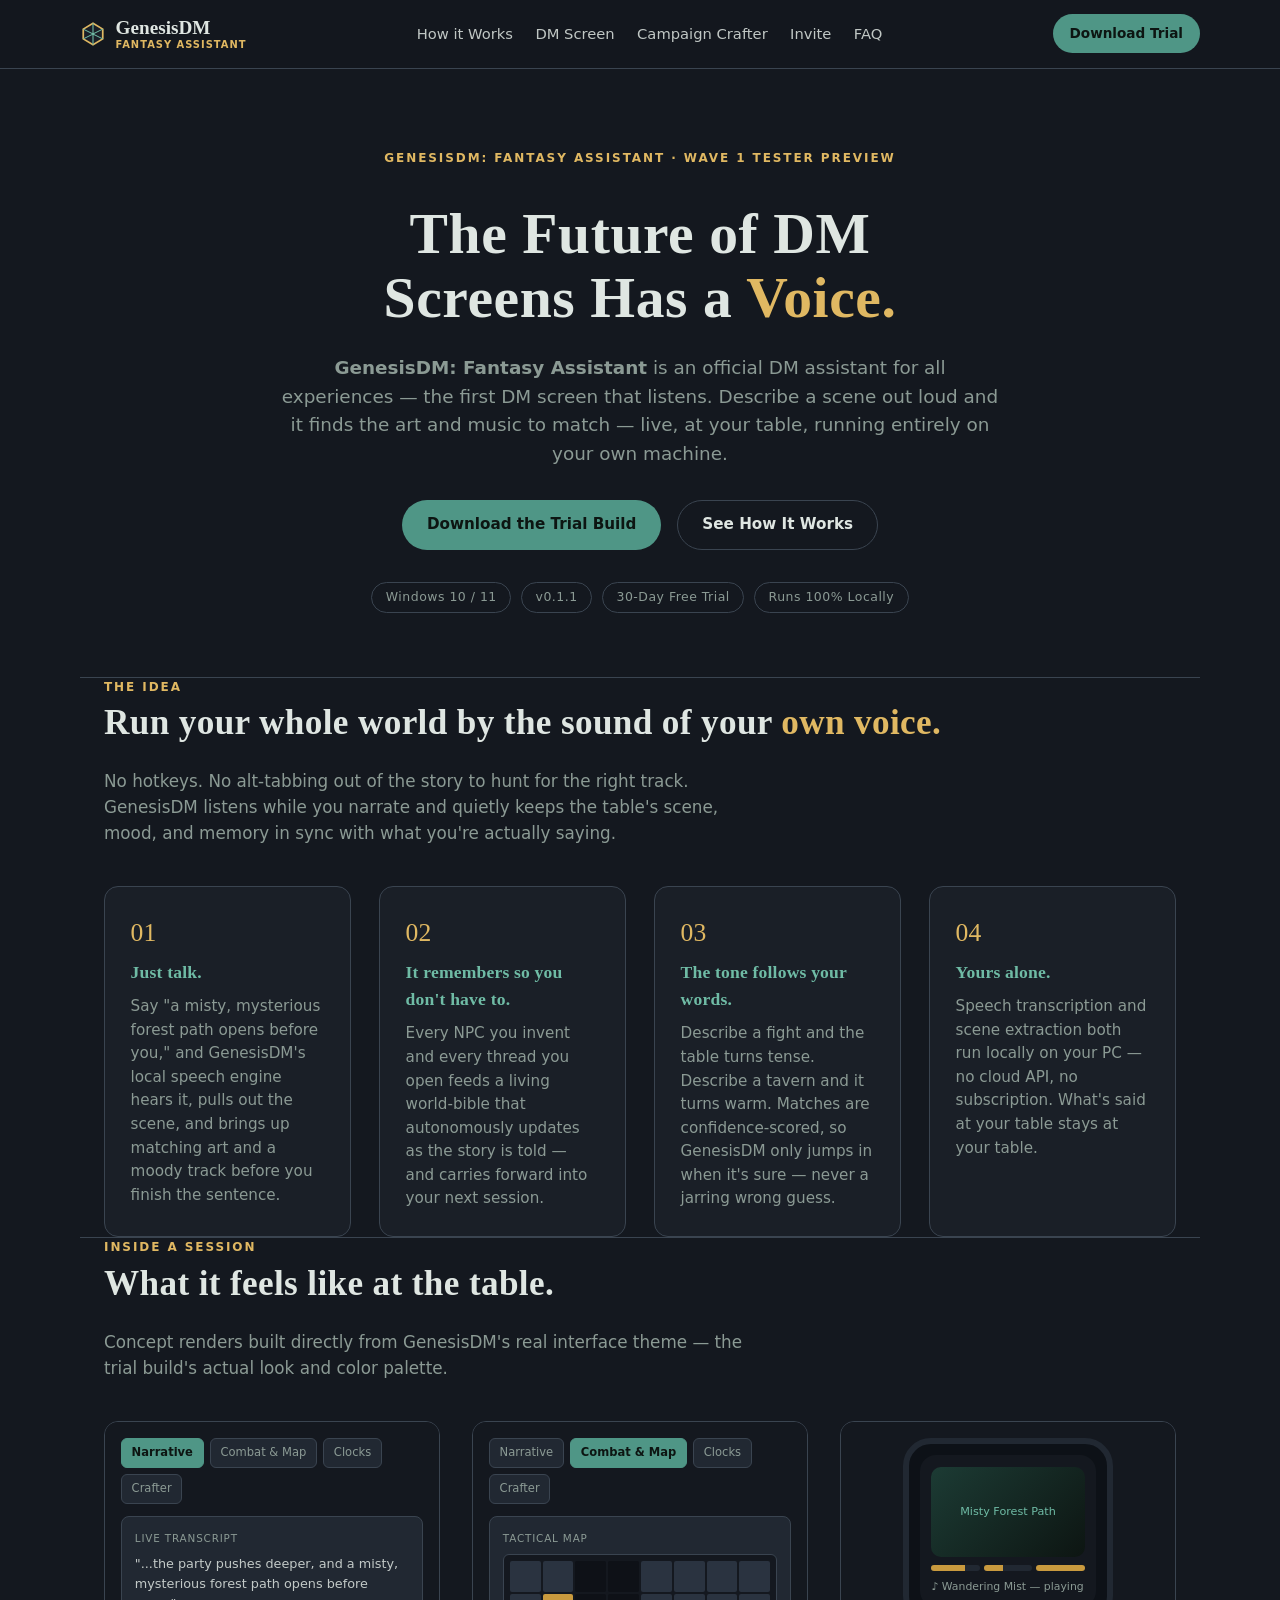
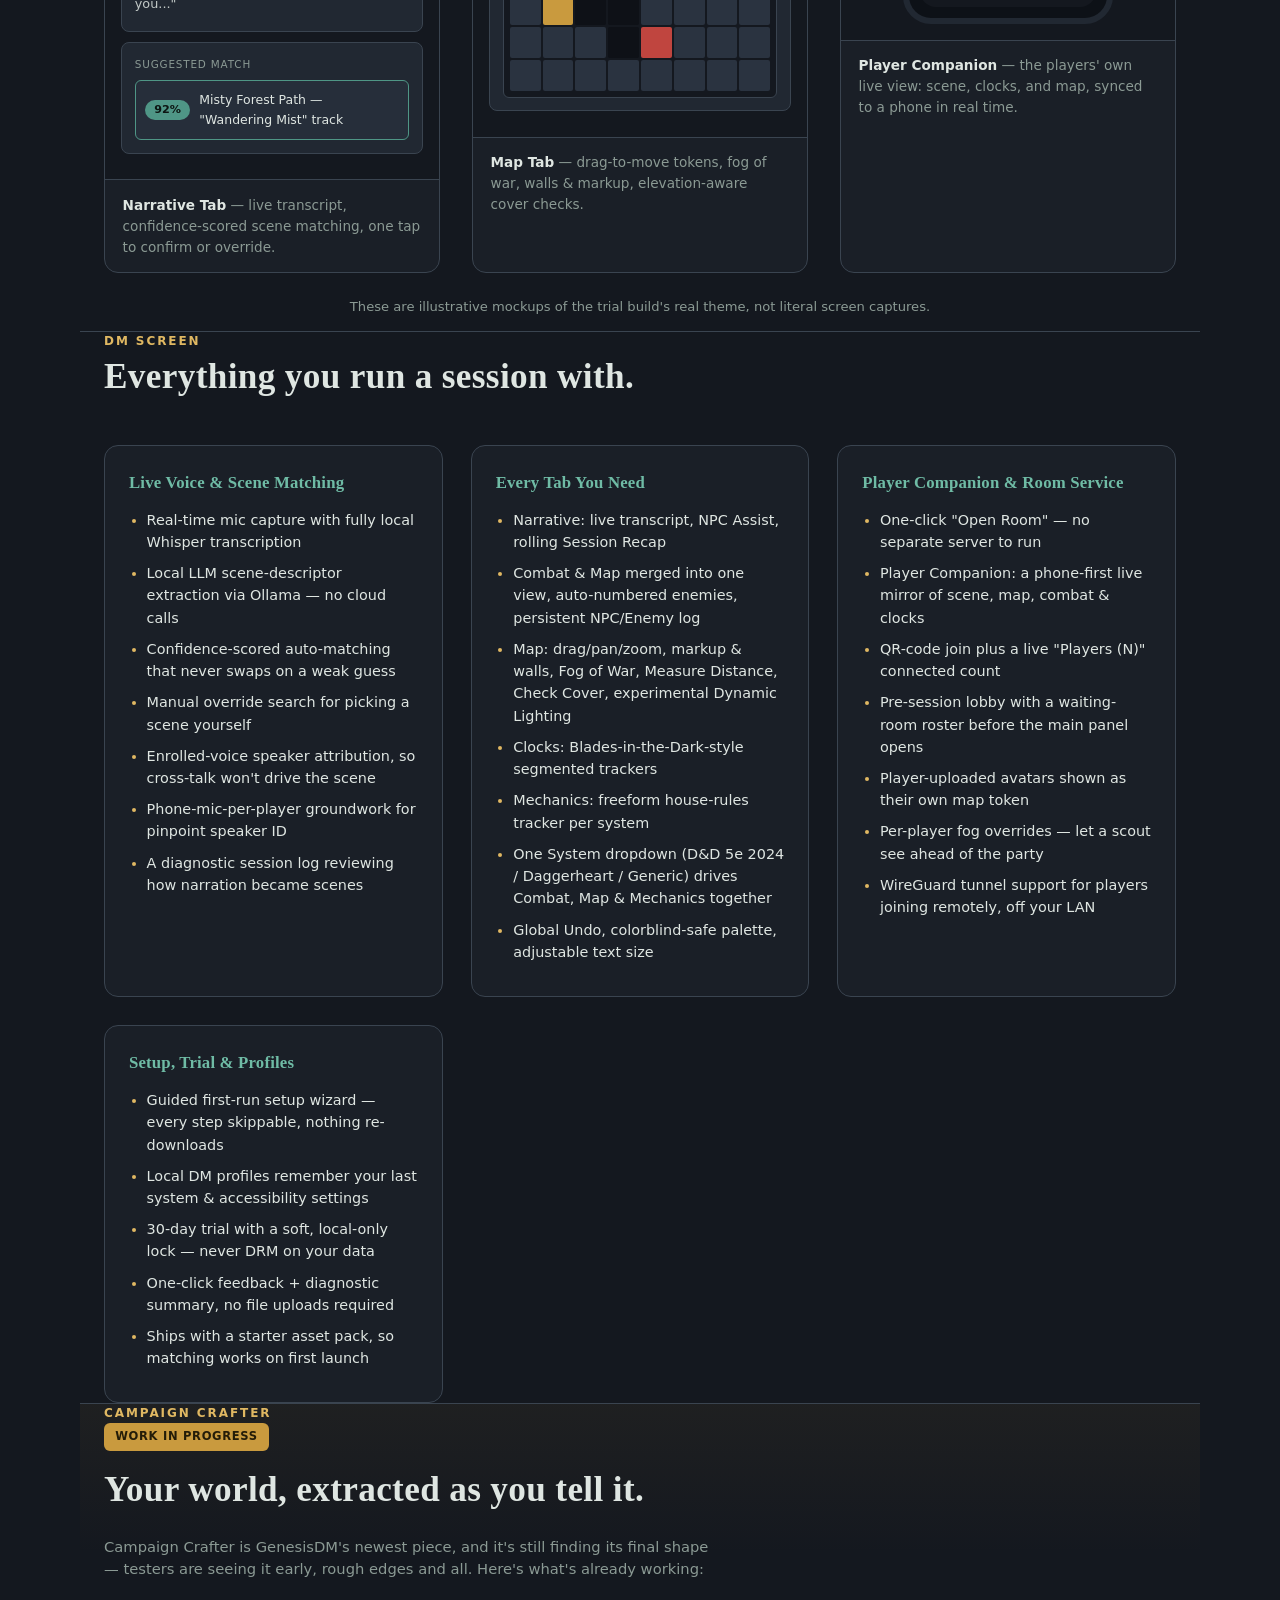
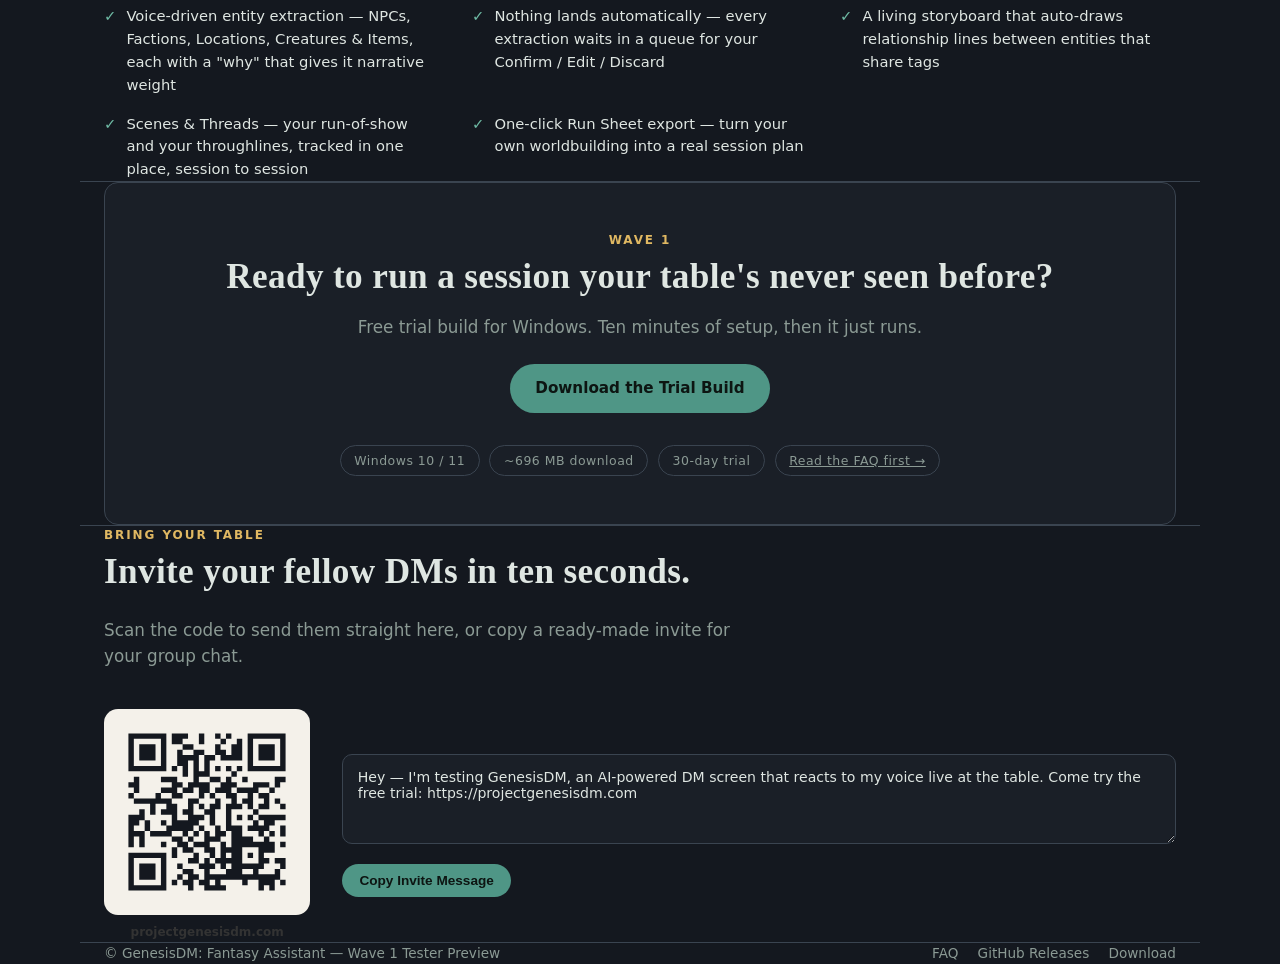
==== index.html @ 1281eb1c "Initial publish of the GenesisDM: Fantasy Assistant marketing site Contains only the public-facing s" ====
<!DOCTYPE html>
<html lang="en">
<head>
<meta charset="UTF-8">
<meta name="viewport" content="width=device-width, initial-scale=1.0">
<title>GenesisDM: Fantasy Assistant — The Future of DM Screens</title>
<meta name="description" content="GenesisDM: Fantasy Assistant is an official DM assistant for all experiences. It listens as you narrate and brings up matching scenes and music live, entirely on your own machine.">
<style>
  :root {
    --ink-950: #14181f;
    --ink-900: #1a1f27;
    --ink-800: #212832;
    --ink-750: #262e3a;
    --line: #3a4450;
    --text: #dfe6e2;
    --muted: #8b9a94;
    --verdigris: #4f9686;
    --verdigris-strong: #6fbba5;
    --brass: #c99a3e;
    --brass-strong: #e0b862;
    --danger: #c0453f;
    --radius: 14px;
  }
  * { box-sizing: border-box; }
  html { scroll-behavior: smooth; }
  body {
    margin: 0;
    background: var(--ink-950);
    color: var(--text);
    font-family: "Segoe UI", "Segoe UI Variable", system-ui, -apple-system, sans-serif;
    line-height: 1.55;
  }
  img, svg { max-width: 100%; }
  a { color: var(--verdigris-strong); }
  .wrap { max-width: 1120px; margin: 0 auto; padding: 0 1.5rem; }
  h1, h2, h3 { font-family: Georgia, "Times New Roman", serif; letter-spacing: 0.01em; margin: 0 0 0.5em; }
  h2 { font-size: clamp(1.6rem, 3vw, 2.2rem); color: var(--text); }
  h2 .accent { color: var(--brass-strong); }
  .eyebrow {
    text-transform: uppercase;
    letter-spacing: 0.16em;
    font-size: 0.75rem;
    color: var(--brass-strong);
    font-weight: 600;
  }
  .lede { color: var(--muted); font-size: 1.05rem; max-width: 62ch; }
  section { padding: 4.5rem 0; border-top: 1px solid var(--line); }
  section:first-of-type { border-top: none; }

  /* Header */
  header.site {
    position: sticky; top: 0; z-index: 20;
    background: rgba(20, 24, 31, 0.92);
    backdrop-filter: blur(6px);
    border-bottom: 1px solid var(--line);
  }
  .nav-row {
    display: flex; align-items: center; justify-content: space-between;
    gap: 1rem; padding: 0.9rem 0; flex-wrap: wrap;
  }
  .brand { display: flex; align-items: center; gap: 0.6rem; font-family: Georgia, serif; color: var(--text); text-decoration: none; }
  .brand svg { flex: none; }
  .brand-text { display: flex; flex-direction: column; line-height: 1.15; }
  .brand-text .name { font-size: 1.2rem; font-weight: 700; }
  .brand-text .tagline { font-family: "Segoe UI", system-ui, sans-serif; font-size: 0.62rem; letter-spacing: 0.1em; text-transform: uppercase; color: var(--brass-strong); font-weight: 600; }
  nav.links { display: flex; gap: 1.4rem; flex-wrap: wrap; font-size: 0.92rem; }
  nav.links a { color: var(--text); text-decoration: none; opacity: 0.85; }
  nav.links a:hover { opacity: 1; color: var(--verdigris-strong); }
  .btn {
    display: inline-block; text-decoration: none; font-weight: 600;
    padding: 0.75rem 1.5rem; border-radius: 999px; border: 1px solid transparent;
    font-size: 0.95rem; transition: transform 0.15s ease, background 0.15s ease;
  }
  .btn-primary { background: var(--verdigris); color: #0d1512; }
  .btn-primary:hover { background: var(--verdigris-strong); transform: translateY(-1px); }
  .btn-ghost { border-color: var(--line); color: var(--text); }
  .btn-ghost:hover { border-color: var(--verdigris-strong); color: var(--verdigris-strong); }
  .btn-sm { padding: 0.5rem 1rem; font-size: 0.85rem; }

  /* Hero */
  .hero { padding: 5rem 0 4rem; text-align: center; }
  .hero h1 {
    font-size: clamp(2.1rem, 5.5vw, 3.6rem);
    line-height: 1.12;
    margin: 0.6em auto 0.4em;
    max-width: 18ch;
  }
  .hero h1 .accent { color: var(--brass-strong); }
  .hero .lede { margin: 0 auto 2rem; font-size: 1.15rem; }
  .hero-ctas { display: flex; gap: 1rem; justify-content: center; flex-wrap: wrap; }
  .badge-row { display: flex; gap: 0.6rem; justify-content: center; flex-wrap: wrap; margin-top: 2rem; }
  .badge {
    font-size: 0.78rem; letter-spacing: 0.04em; color: var(--muted);
    border: 1px solid var(--line); border-radius: 999px; padding: 0.3rem 0.85rem;
  }

  /* Pitch */
  .pitch-grid { display: grid; grid-template-columns: repeat(auto-fit, minmax(230px, 1fr)); gap: 1.75rem; margin-top: 2.5rem; }
  .pitch-card { background: var(--ink-900); border: 1px solid var(--line); border-radius: var(--radius); padding: 1.6rem; }
  .pitch-card .num { color: var(--brass-strong); font-family: Georgia, serif; font-size: 1.6rem; margin-bottom: 0.4rem; }
  .pitch-card h3 { font-size: 1.1rem; color: var(--verdigris-strong); }
  .pitch-card p { color: var(--muted); font-size: 0.95rem; margin: 0; }

  /* Mockups */
  .mock-grid { display: grid; grid-template-columns: repeat(auto-fit, minmax(280px, 1fr)); gap: 2rem; margin-top: 2.5rem; }
  .mock-card { background: var(--ink-900); border: 1px solid var(--line); border-radius: var(--radius); overflow: hidden; }
  .mock-frame { background: var(--ink-950); padding: 1rem; }
  .mock-caption { padding: 0.9rem 1.1rem; font-size: 0.85rem; color: var(--muted); border-top: 1px solid var(--line); }
  .mock-caption strong { color: var(--text); }
  .mock-note { text-align: center; color: var(--muted); font-size: 0.82rem; margin-top: 1.5rem; }

  /* fake UI bits */
  .tabbar { display: flex; gap: 0.4rem; margin-bottom: 0.8rem; flex-wrap: wrap; }
  .tabchip { font-size: 0.72rem; padding: 0.3rem 0.6rem; border-radius: 6px; background: var(--ink-800); color: var(--muted); border: 1px solid var(--line); }
  .tabchip.active { background: var(--verdigris); color: #0d1512; border-color: var(--verdigris); font-weight: 600; }
  .panel { background: var(--ink-800); border: 1px solid var(--line); border-radius: 8px; padding: 0.8rem; margin-bottom: 0.6rem; }
  .panel-title { text-transform: uppercase; font-size: 0.65rem; letter-spacing: 0.08em; color: var(--muted); margin-bottom: 0.5rem; }
  .transcript-line { font-size: 0.8rem; color: var(--text); opacity: 0.85; margin-bottom: 0.3rem; }
  .match-banner { display: flex; align-items: center; gap: 0.6rem; background: var(--ink-750); border: 1px solid var(--verdigris); border-radius: 6px; padding: 0.6rem; font-size: 0.78rem; }
  .conf-pill { background: var(--verdigris); color: #0d1512; font-weight: 700; border-radius: 999px; padding: 0.1rem 0.55rem; font-size: 0.7rem; }
  .grid-map { display: grid; grid-template-columns: repeat(8, 1fr); gap: 2px; background: var(--ink-950); border: 1px solid var(--line); border-radius: 6px; padding: 6px; }
  .grid-map div { aspect-ratio: 1; background: #2a3340; border-radius: 2px; }
  .grid-map div.fog { background: #0e1117; }
  .grid-map div.token { background: var(--brass); }
  .grid-map div.token2 { background: var(--danger); }
  .phone { width: 210px; margin: 0 auto; background: #0d1117; border: 6px solid var(--ink-800); border-radius: 28px; padding: 0.7rem; }
  .phone .screen { background: var(--ink-950); border-radius: 16px; padding: 0.7rem; }
  .phone .scene-art { height: 90px; border-radius: 10px; background: linear-gradient(135deg, #1c3b34, #0d1512); display: flex; align-items: center; justify-content: center; color: var(--verdigris-strong); font-size: 0.7rem; margin-bottom: 0.5rem; }
  .phone .clockbar { display: flex; gap: 4px; margin-bottom: 0.5rem; }
  .phone .clockbar div { flex: 1; height: 6px; border-radius: 3px; background: var(--ink-800); overflow: hidden; }
  .phone .clockbar div span { display: block; height: 100%; background: var(--brass); }
  .phone .now-playing { font-size: 0.68rem; color: var(--muted); display: flex; align-items: center; gap: 0.4rem; }

  /* Features */
  .feature-groups { display: grid; grid-template-columns: repeat(auto-fit, minmax(260px, 1fr)); gap: 1.75rem; margin-top: 2.5rem; }
  .feature-group { background: var(--ink-900); border: 1px solid var(--line); border-radius: var(--radius); padding: 1.5rem; }
  .feature-group h3 { color: var(--verdigris-strong); font-size: 1.05rem; margin-bottom: 0.8rem; }
  .feature-group ul { margin: 0; padding-left: 1.1rem; }
  .feature-group li { font-size: 0.9rem; color: var(--text); margin-bottom: 0.55rem; }
  .feature-group li::marker { color: var(--brass-strong); }

  /* Crafter */
  .crafter-section { background: linear-gradient(180deg, rgba(201,154,62,0.06), transparent 40%); }
  .wip-badge {
    display: inline-block; background: var(--brass); color: #241c08; font-weight: 700;
    font-size: 0.72rem; letter-spacing: 0.06em; text-transform: uppercase;
    border-radius: 6px; padding: 0.3rem 0.7rem; margin-bottom: 0.8rem;
  }
  .crafter-note { color: var(--muted); font-size: 0.92rem; margin-bottom: 1.5rem; max-width: 66ch; }
  .crafter-list { display: grid; grid-template-columns: repeat(auto-fit, minmax(260px, 1fr)); gap: 1rem 2rem; list-style: none; margin: 0; padding: 0; }
  .crafter-list li { font-size: 0.92rem; padding-left: 1.4rem; position: relative; }
  .crafter-list li::before { content: "✓"; position: absolute; left: 0; color: var(--verdigris-strong); font-weight: 700; }

  /* Download band */
  .download-band {
    text-align: center; background: var(--ink-900); border: 1px solid var(--line);
    border-radius: var(--radius); padding: 3rem 1.5rem;
  }
  .download-band h2 { margin-bottom: 0.6rem; }
  .download-band .lede { margin: 0 auto 1.5rem; }

  /* Invite */
  .invite-grid { display: grid; grid-template-columns: 1fr; gap: 2rem; align-items: center; margin-top: 2.5rem; }
  @media (min-width: 760px) { .invite-grid { grid-template-columns: auto 1fr; } }
  .qr-card { background: #f4f1ea; border-radius: var(--radius); padding: 1.2rem; width: fit-content; margin: 0 auto; }
  .qr-card svg { display: block; width: 168px; height: 168px; }
  .qr-caption { text-align: center; font-size: 0.75rem; color: #333; margin-top: 0.5rem; font-weight: 600; }
  .invite-copy textarea {
    width: 100%; min-height: 90px; background: var(--ink-900); border: 1px solid var(--line);
    color: var(--text); border-radius: 10px; padding: 0.9rem; font-family: inherit; font-size: 0.88rem; resize: vertical;
  }
  .invite-actions { display: flex; gap: 0.8rem; margin-top: 0.8rem; flex-wrap: wrap; }
  .copy-status { font-size: 0.85rem; color: var(--verdigris-strong); align-self: center; }

  footer { border-top: 1px solid var(--line); padding: 2.5rem 0; }
  .footer-row { display: flex; justify-content: space-between; align-items: center; flex-wrap: wrap; gap: 1rem; color: var(--muted); font-size: 0.85rem; }
  .footer-row a { color: var(--muted); text-decoration: none; }
  .footer-row a:hover { color: var(--verdigris-strong); }
  .footer-links { display: flex; gap: 1.2rem; flex-wrap: wrap; }

  @media (prefers-reduced-motion: reduce) {
    html { scroll-behavior: auto; }
    * { transition: none !important; }
  }
</style>
</head>
<body>

<header class="site">
  <div class="wrap nav-row">
    <a class="brand" href="#top">
      <svg width="26" height="26" viewBox="0 0 24 24" fill="none"><path d="M12 2 21 7.5V16.5L12 22 3 16.5V7.5Z" stroke="#e0b862" stroke-width="1.6" fill="#1a1f27"/><path d="M12 2V22M3 7.5L12 12L21 7.5M3 16.5L12 12L21 16.5" stroke="#6fbba5" stroke-width="1"/></svg>
      <span class="brand-text"><span class="name">GenesisDM</span><span class="tagline">Fantasy Assistant</span></span>
    </a>
    <nav class="links">
      <a href="#pitch">How it Works</a>
      <a href="#features">DM Screen</a>
      <a href="#crafter">Campaign Crafter</a>
      <a href="#invite">Invite</a>
      <a href="faq.html">FAQ</a>
    </nav>
    <a class="btn btn-primary btn-sm" href="https://github.com/BlueDunda/genesisdm-releases/releases/latest">Download Trial</a>
  </div>
</header>

<div id="top"></div>
<section class="hero wrap">
  <div class="eyebrow">GenesisDM: Fantasy Assistant · Wave 1 Tester Preview</div>
  <h1>The Future of DM Screens Has a <span class="accent">Voice.</span></h1>
  <p class="lede"><strong>GenesisDM: Fantasy Assistant</strong> is an official DM assistant for all experiences — the first DM screen that listens. Describe a scene out loud and it finds the art and music to match — live, at your table, running entirely on your own machine.</p>
  <div class="hero-ctas">
    <a class="btn btn-primary" href="https://github.com/BlueDunda/genesisdm-releases/releases/latest">Download the Trial Build</a>
    <a class="btn btn-ghost" href="#pitch">See How It Works</a>
  </div>
  <div class="badge-row">
    <span class="badge">Windows 10 / 11</span>
    <span class="badge">v0.1.1</span>
    <span class="badge">30-Day Free Trial</span>
    <span class="badge">Runs 100% Locally</span>
  </div>
</section>

<section id="pitch" class="wrap">
  <div class="eyebrow">The Idea</div>
  <h2>Run your whole world by the sound of your <span class="accent">own voice.</span></h2>
  <p class="lede">No hotkeys. No alt-tabbing out of the story to hunt for the right track. GenesisDM listens while you narrate and quietly keeps the table's scene, mood, and memory in sync with what you're actually saying.</p>
  <div class="pitch-grid">
    <div class="pitch-card">
      <div class="num">01</div>
      <h3>Just talk.</h3>
      <p>Say "a misty, mysterious forest path opens before you," and GenesisDM's local speech engine hears it, pulls out the scene, and brings up matching art and a moody track before you finish the sentence.</p>
    </div>
    <div class="pitch-card">
      <div class="num">02</div>
      <h3>It remembers so you don't have to.</h3>
      <p>Every NPC you invent and every thread you open feeds a living world-bible that autonomously updates as the story is told — and carries forward into your next session.</p>
    </div>
    <div class="pitch-card">
      <div class="num">03</div>
      <h3>The tone follows your words.</h3>
      <p>Describe a fight and the table turns tense. Describe a tavern and it turns warm. Matches are confidence-scored, so GenesisDM only jumps in when it's sure — never a jarring wrong guess.</p>
    </div>
    <div class="pitch-card">
      <div class="num">04</div>
      <h3>Yours alone.</h3>
      <p>Speech transcription and scene extraction both run locally on your PC — no cloud API, no subscription. What's said at your table stays at your table.</p>
    </div>
  </div>
</section>

<section id="screenshots" class="wrap">
  <div class="eyebrow">Inside a Session</div>
  <h2>What it feels like at the table.</h2>
  <p class="lede">Concept renders built directly from GenesisDM's real interface theme — the trial build's actual look and color palette.</p>
  <div class="mock-grid">
    <div class="mock-card">
      <div class="mock-frame">
        <div class="tabbar">
          <span class="tabchip active">Narrative</span>
          <span class="tabchip">Combat &amp; Map</span>
          <span class="tabchip">Clocks</span>
          <span class="tabchip">Crafter</span>
        </div>
        <div class="panel">
          <div class="panel-title">Live Transcript</div>
          <div class="transcript-line">"...the party pushes deeper, and a misty, mysterious forest path opens before you..."</div>
        </div>
        <div class="panel">
          <div class="panel-title">Suggested Match</div>
          <div class="match-banner">
            <span class="conf-pill">92%</span>
            <span>Misty Forest Path — "Wandering Mist" track</span>
          </div>
        </div>
      </div>
      <div class="mock-caption"><strong>Narrative Tab</strong> — live transcript, confidence-scored scene matching, one tap to confirm or override.</div>
    </div>
    <div class="mock-card">
      <div class="mock-frame">
        <div class="tabbar">
          <span class="tabchip">Narrative</span>
          <span class="tabchip active">Combat &amp; Map</span>
          <span class="tabchip">Clocks</span>
          <span class="tabchip">Crafter</span>
        </div>
        <div class="panel">
          <div class="panel-title">Tactical Map</div>
          <div class="grid-map">
            <div></div><div></div><div class="fog"></div><div class="fog"></div><div></div><div></div><div></div><div></div>
            <div></div><div class="token"></div><div class="fog"></div><div class="fog"></div><div></div><div></div><div></div><div></div>
            <div></div><div></div><div></div><div class="fog"></div><div class="token2"></div><div></div><div></div><div></div>
            <div></div><div></div><div></div><div></div><div></div><div></div><div></div><div></div>
          </div>
        </div>
      </div>
      <div class="mock-caption"><strong>Map Tab</strong> — drag-to-move tokens, fog of war, walls &amp; markup, elevation-aware cover checks.</div>
    </div>
    <div class="mock-card">
      <div class="mock-frame">
        <div class="phone">
          <div class="screen">
            <div class="scene-art">Misty Forest Path</div>
            <div class="clockbar"><div><span style="width:70%"></span></div><div><span style="width:40%"></span></div><div><span style="width:100%"></span></div></div>
            <div class="now-playing">♪ Wandering Mist — playing</div>
          </div>
        </div>
      </div>
      <div class="mock-caption"><strong>Player Companion</strong> — the players' own live view: scene, clocks, and map, synced to a phone in real time.</div>
    </div>
  </div>
  <p class="mock-note">These are illustrative mockups of the trial build's real theme, not literal screen captures.</p>
</section>

<section id="features" class="wrap">
  <div class="eyebrow">DM Screen</div>
  <h2>Everything you run a session with.</h2>
  <div class="feature-groups">
    <div class="feature-group">
      <h3>Live Voice &amp; Scene Matching</h3>
      <ul>
        <li>Real-time mic capture with fully local Whisper transcription</li>
        <li>Local LLM scene-descriptor extraction via Ollama — no cloud calls</li>
        <li>Confidence-scored auto-matching that never swaps on a weak guess</li>
        <li>Manual override search for picking a scene yourself</li>
        <li>Enrolled-voice speaker attribution, so cross-talk won't drive the scene</li>
        <li>Phone-mic-per-player groundwork for pinpoint speaker ID</li>
        <li>A diagnostic session log reviewing how narration became scenes</li>
      </ul>
    </div>
    <div class="feature-group">
      <h3>Every Tab You Need</h3>
      <ul>
        <li>Narrative: live transcript, NPC Assist, rolling Session Recap</li>
        <li>Combat &amp; Map merged into one view, auto-numbered enemies, persistent NPC/Enemy log</li>
        <li>Map: drag/pan/zoom, markup &amp; walls, Fog of War, Measure Distance, Check Cover, experimental Dynamic Lighting</li>
        <li>Clocks: Blades-in-the-Dark-style segmented trackers</li>
        <li>Mechanics: freeform house-rules tracker per system</li>
        <li>One System dropdown (D&amp;D 5e 2024 / Daggerheart / Generic) drives Combat, Map &amp; Mechanics together</li>
        <li>Global Undo, colorblind-safe palette, adjustable text size</li>
      </ul>
    </div>
    <div class="feature-group">
      <h3>Player Companion &amp; Room Service</h3>
      <ul>
        <li>One-click "Open Room" — no separate server to run</li>
        <li>Player Companion: a phone-first live mirror of scene, map, combat &amp; clocks</li>
        <li>QR-code join plus a live "Players (N)" connected count</li>
        <li>Pre-session lobby with a waiting-room roster before the main panel opens</li>
        <li>Player-uploaded avatars shown as their own map token</li>
        <li>Per-player fog overrides — let a scout see ahead of the party</li>
        <li>WireGuard tunnel support for players joining remotely, off your LAN</li>
      </ul>
    </div>
    <div class="feature-group">
      <h3>Setup, Trial &amp; Profiles</h3>
      <ul>
        <li>Guided first-run setup wizard — every step skippable, nothing re-downloads</li>
        <li>Local DM profiles remember your last system &amp; accessibility settings</li>
        <li>30-day trial with a soft, local-only lock — never DRM on your data</li>
        <li>One-click feedback + diagnostic summary, no file uploads required</li>
        <li>Ships with a starter asset pack, so matching works on first launch</li>
      </ul>
    </div>
  </div>
</section>

<section id="crafter" class="crafter-section wrap">
  <div class="eyebrow">Campaign Crafter</div>
  <span class="wip-badge">Work in Progress</span>
  <h2>Your world, extracted as you tell it.</h2>
  <p class="crafter-note">Campaign Crafter is GenesisDM's newest piece, and it's still finding its final shape — testers are seeing it early, rough edges and all. Here's what's already working:</p>
  <ul class="crafter-list">
    <li>Voice-driven entity extraction — NPCs, Factions, Locations, Creatures &amp; Items, each with a "why" that gives it narrative weight</li>
    <li>Nothing lands automatically — every extraction waits in a queue for your Confirm / Edit / Discard</li>
    <li>A living storyboard that auto-draws relationship lines between entities that share tags</li>
    <li>Scenes &amp; Threads — your run-of-show and your throughlines, tracked in one place, session to session</li>
    <li>One-click Run Sheet export — turn your own worldbuilding into a real session plan</li>
  </ul>
</section>

<section class="wrap">
  <div class="download-band">
    <div class="eyebrow">Wave 1</div>
    <h2>Ready to run a session your table's never seen before?</h2>
    <p class="lede">Free trial build for Windows. Ten minutes of setup, then it just runs.</p>
    <a class="btn btn-primary" href="https://github.com/BlueDunda/genesisdm-releases/releases/latest">Download the Trial Build</a>
    <div class="badge-row">
      <span class="badge">Windows 10 / 11</span>
      <span class="badge">~696 MB download</span>
      <span class="badge">30-day trial</span>
      <span class="badge"><a href="faq.html" style="color:inherit">Read the FAQ first →</a></span>
    </div>
  </div>
</section>

<section id="invite" class="wrap">
  <div class="eyebrow">Bring Your Table</div>
  <h2>Invite your fellow DMs in ten seconds.</h2>
  <p class="lede">Scan the code to send them straight here, or copy a ready-made invite for your group chat.</p>
  <div class="invite-grid">
    <div>
      <div class="qr-card">
        <svg viewBox="0 0 31 31" xmlns="http://www.w3.org/2000/svg" role="img" aria-label="QR code linking to projectgenesisdm.com">
          <path stroke="#14181f" d="M1 1.5h7m1 0h3m2 0h1m2 0h1m1 0h1m3 0h7m-29 1h1m5 0h1m1 0h2m3 0h1m3 0h1m2 0h1m1 0h1m5 0h1m-29 1h1m1 0h3m1 0h1m3 0h2m4 0h1m2 0h2m1 0h1m1 0h3m1 0h1m-29 1h1m1 0h3m1 0h1m2 0h1m2 0h2m2 0h2m1 0h2m1 0h1m1 0h3m1 0h1m-29 1h1m1 0h3m1 0h1m2 0h4m1 0h2m1 0h4m1 0h1m1 0h3m1 0h1m-29 1h1m5 0h1m2 0h2m1 0h1m1 0h1m7 0h1m5 0h1m-29 1h7m1 0h1m1 0h1m1 0h1m1 0h1m1 0h1m1 0h1m1 0h1m1 0h7m-19 1h1m1 0h3m4 0h1m-19 1h1m4 0h3m3 0h1m2 0h2m1 0h1m2 0h1m5 0h2m-29 1h2m6 0h2m1 0h4m2 0h3m3 0h3m1 0h1m-27 1h1m4 0h3m1 0h2m1 0h2m1 0h3m1 0h4m2 0h1m-27 1h1m4 0h1m2 0h2m3 0h1m1 0h1m2 0h2m2 0h1m1 0h2m-25 1h7m3 0h2m3 0h1m2 0h1m1 0h2m2 0h1m1 0h1m-24 1h1m2 0h2m2 0h1m1 0h1m1 0h2m1 0h3m1 0h1m1 0h2m2 0h1m-27 1h1m1 0h1m1 0h3m1 0h2m2 0h2m2 0h1m4 0h1m-24 1h3m5 0h1m2 0h3m1 0h1m2 0h1m1 0h1m1 0h1m1 0h5m-29 1h2m1 0h1m2 0h1m1 0h5m2 0h1m2 0h1m4 0h1m1 0h2m-27 1h1m2 0h1m3 0h5m1 0h1m2 0h1m1 0h3m1 0h4m2 0h1m-29 1h3m1 0h4m2 0h1m1 0h1m1 0h1m1 0h2m1 0h2m3 0h1m1 0h1m1 0h1m-29 1h1m1 0h1m5 0h2m1 0h1m2 0h3m2 0h4m2 0h1m-26 1h1m1 0h1m3 0h1m2 0h2m1 0h3m2 0h1m1 0h8m1 0h1m-21 1h1m1 0h2m2 0h2m1 0h4m3 0h3m-27 1h7m1 0h1m3 0h1m2 0h1m1 0h1m1 0h2m1 0h1m1 0h1m-25 1h1m5 0h1m4 0h2m1 0h1m1 0h5m3 0h2m1 0h2m-29 1h1m1 0h3m1 0h1m2 0h1m3 0h3m1 0h1m1 0h6m3 0h1m-29 1h1m1 0h3m1 0h1m3 0h2m2 0h1m3 0h3m2 0h1m3 0h1m-28 1h1m1 0h3m1 0h1m2 0h1m1 0h2m1 0h14m-28 1h1m5 0h1m1 0h1m1 0h2m1 0h2m1 0h1m4 0h1m2 0h3m1 0h1m-29 1h7m4 0h1m2 0h4m6 0h1m1 0h1"/>
        </svg>
      </div>
      <div class="qr-caption">projectgenesisdm.com</div>
    </div>
    <div class="invite-copy">
      <textarea id="inviteText" readonly>Hey — I'm testing GenesisDM, an AI-powered DM screen that reacts to my voice live at the table. Come try the free trial: https://projectgenesisdm.com</textarea>
      <div class="invite-actions">
        <button class="btn btn-primary btn-sm" onclick="copyInvite(this)" type="button">Copy Invite Message</button>
        <span class="copy-status" id="copyStatus"></span>
      </div>
    </div>
  </div>
</section>

<footer class="wrap">
  <div class="footer-row">
    <span>© GenesisDM: Fantasy Assistant — Wave 1 Tester Preview</span>
    <div class="footer-links">
      <a href="faq.html">FAQ</a>
      <a href="https://github.com/BlueDunda/genesisdm-releases">GitHub Releases</a>
      <a href="https://github.com/BlueDunda/genesisdm-releases/releases/latest">Download</a>
    </div>
  </div>
</footer>

<script>
function copyInvite(btn) {
  var text = document.getElementById('inviteText').value;
  var status = document.getElementById('copyStatus');
  navigator.clipboard.writeText(text).then(function () {
    status.textContent = 'Copied!';
    setTimeout(function () { status.textContent = ''; }, 2500);
  }).catch(function () {
    status.textContent = 'Copy failed — select the text manually.';
  });
}
</script>

</body>
</html>
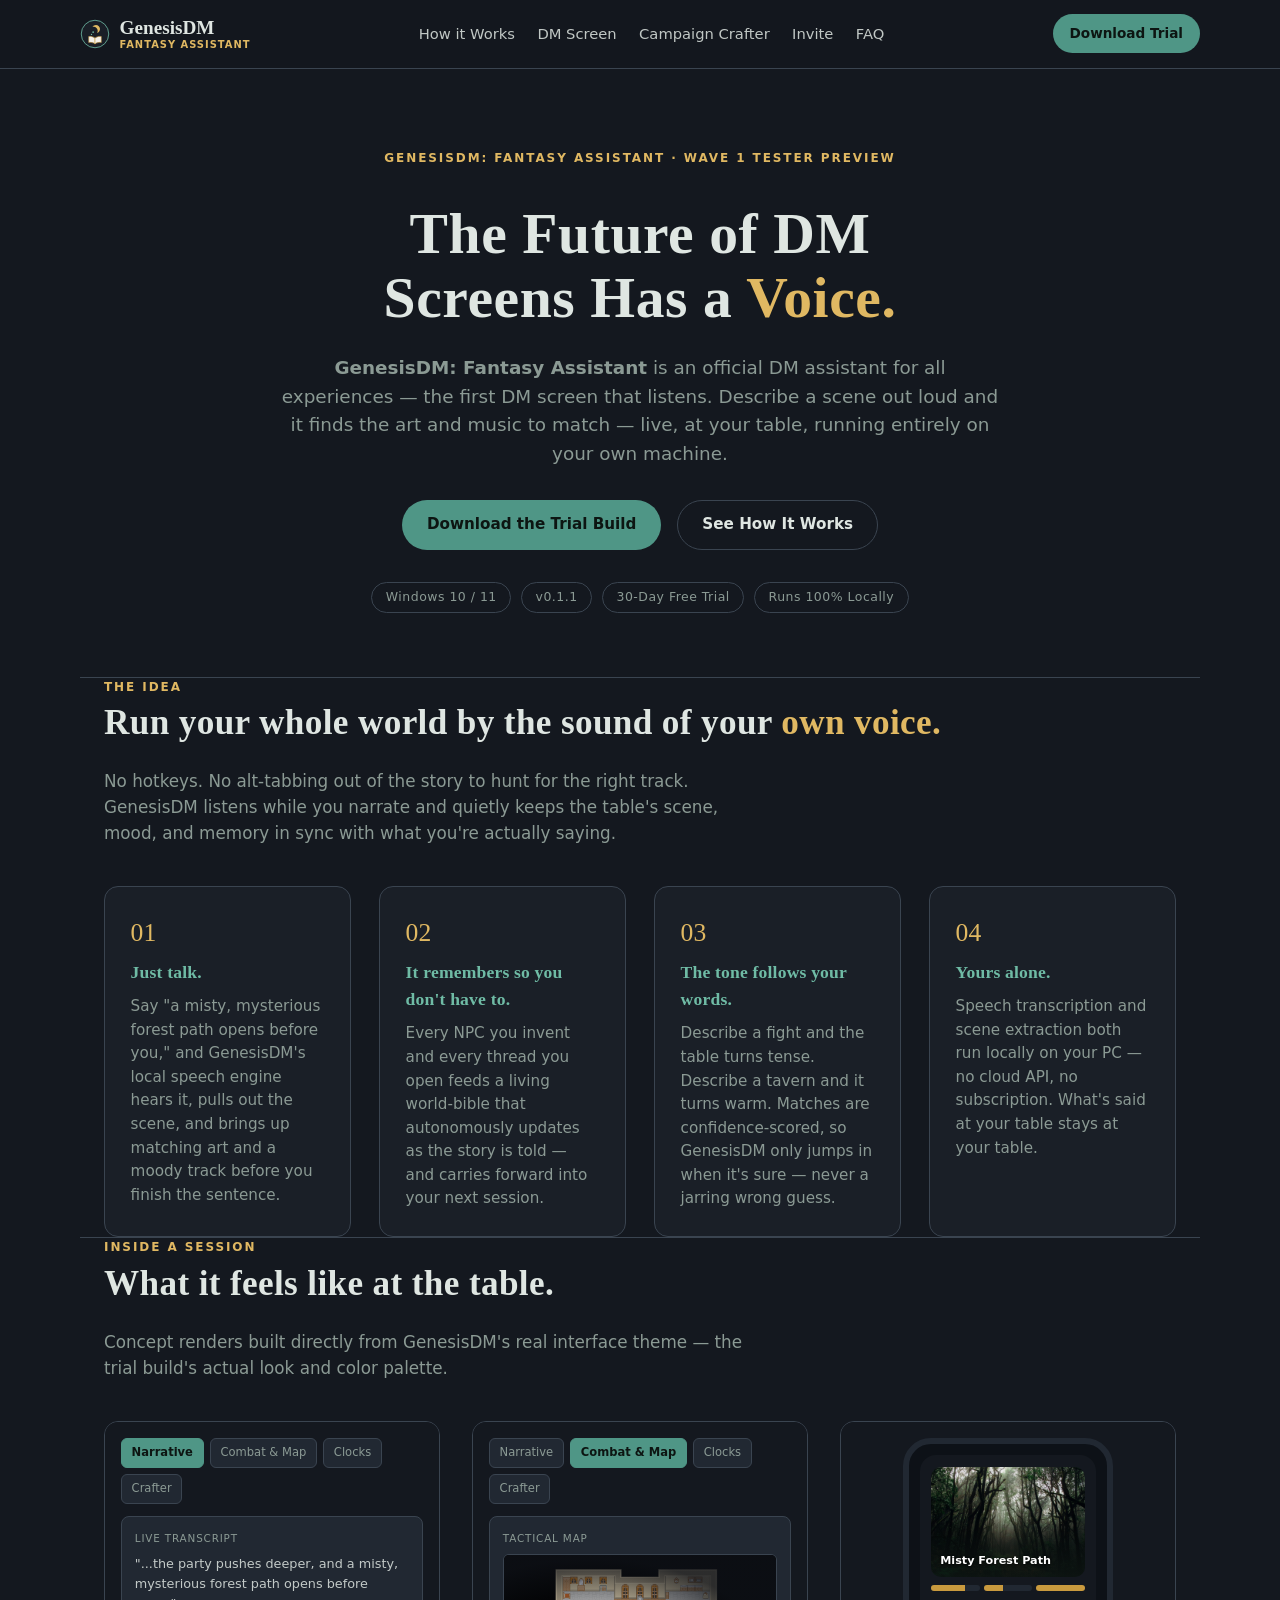
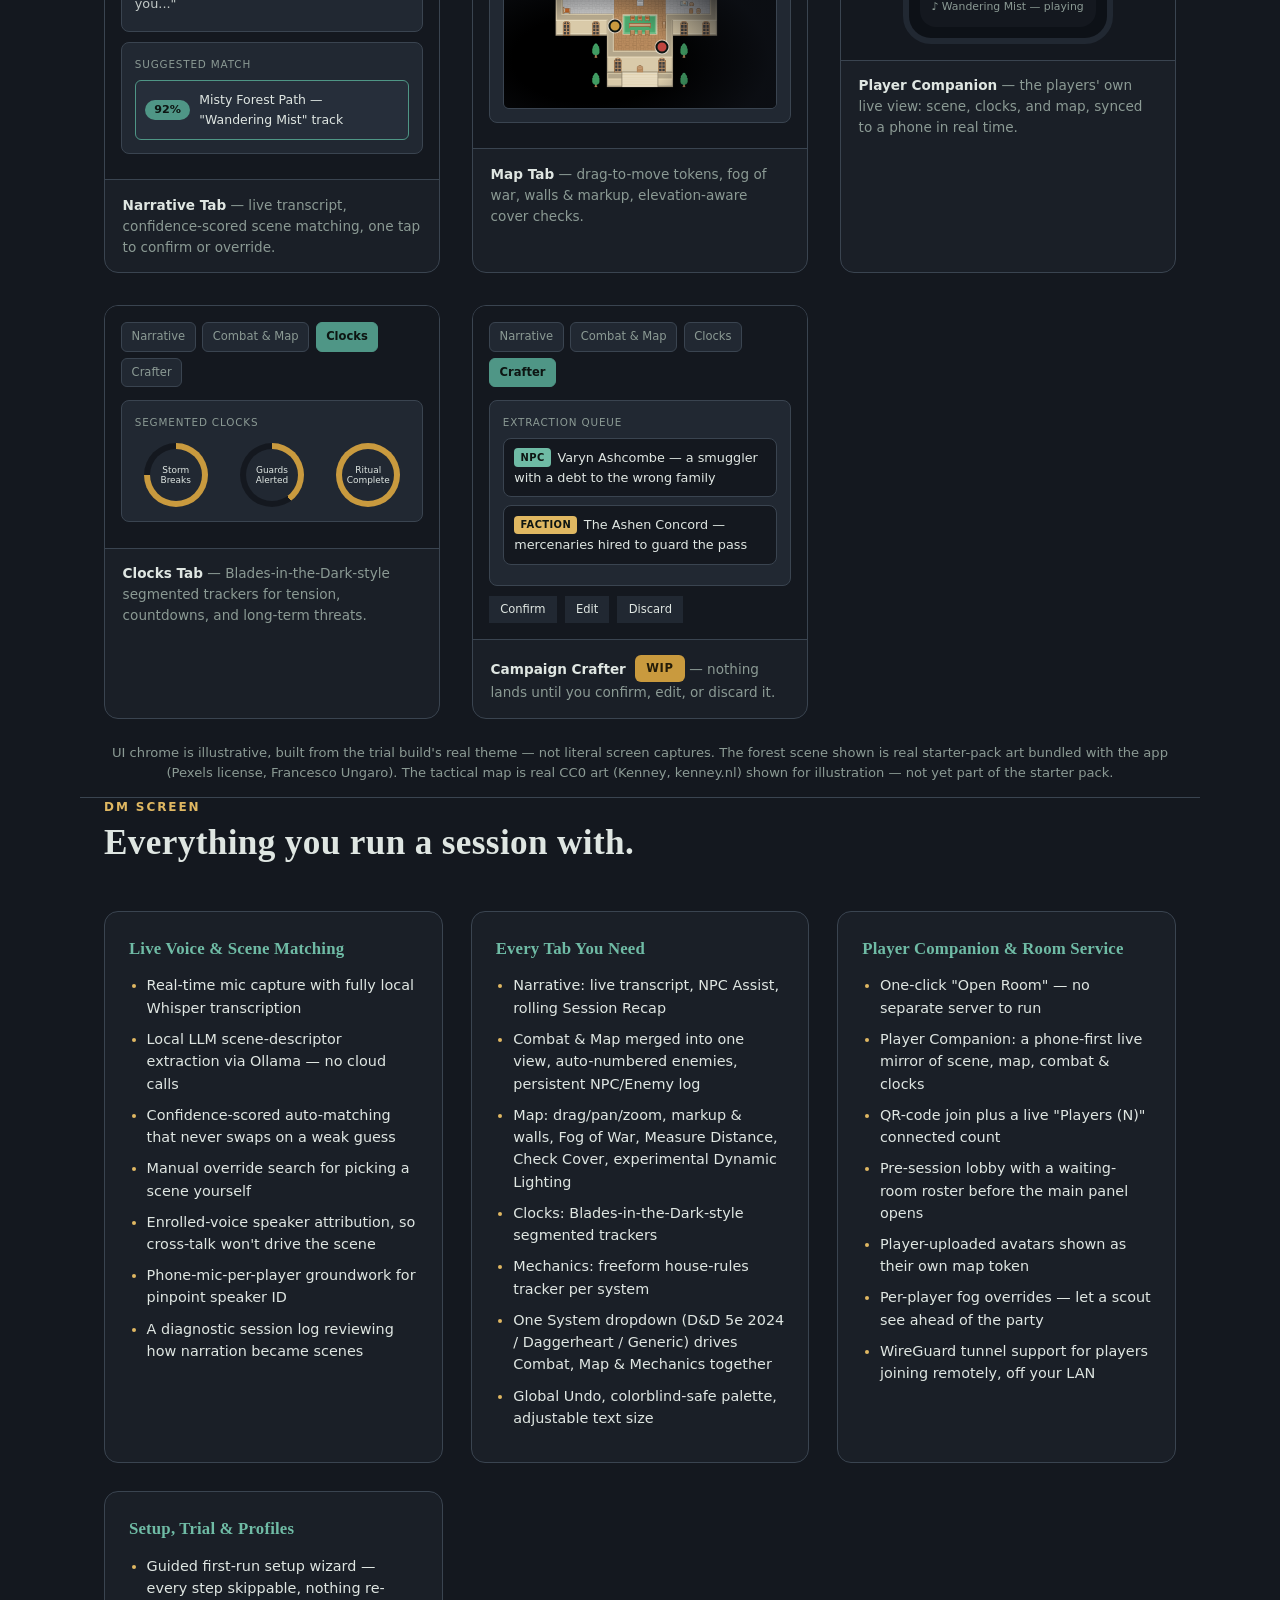
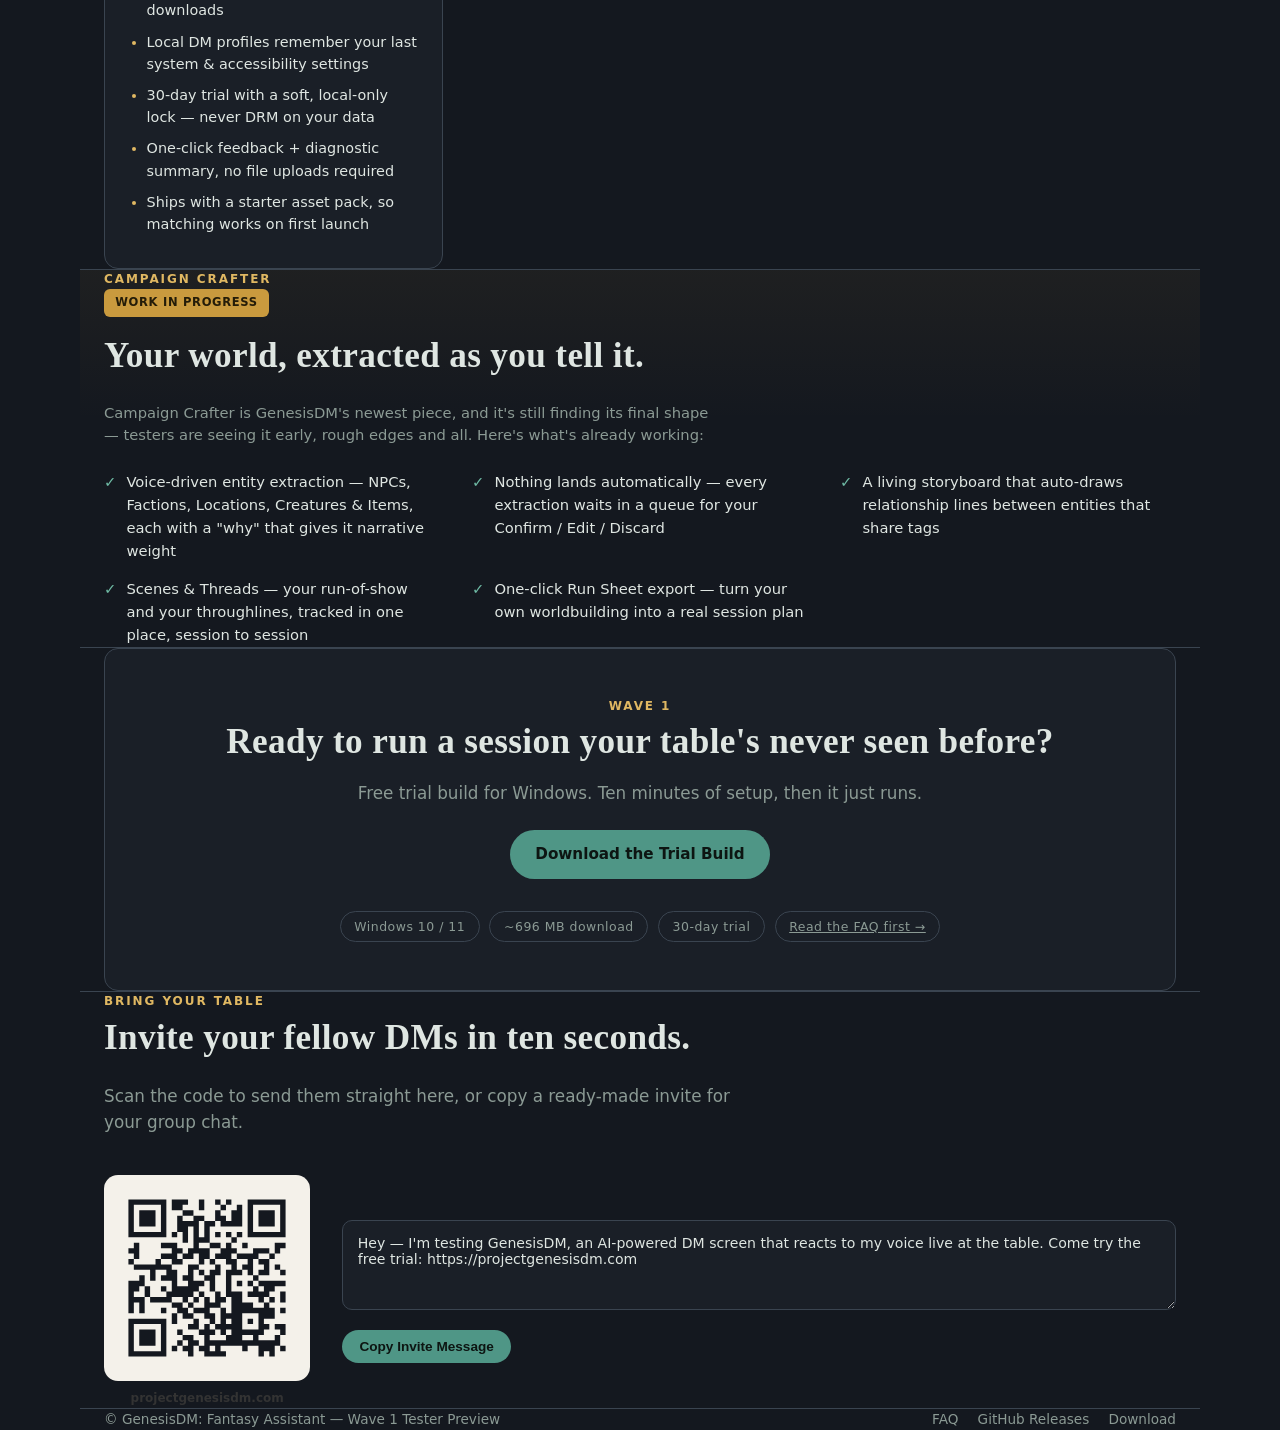
==== commit 12c54e5f: "Sync real assets, new logo, and additional showcases from the source repo This site is deployed from" ====
--- a/index.html
+++ b/index.html
@@ -5,6 +5,7 @@
 <meta name="viewport" content="width=device-width, initial-scale=1.0">
 <title>GenesisDM: Fantasy Assistant — The Future of DM Screens</title>
 <meta name="description" content="GenesisDM: Fantasy Assistant is an official DM assistant for all experiences. It listens as you narrate and brings up matching scenes and music live, entirely on your own machine.">
+<link rel="icon" type="image/svg+xml" href="data:image/svg+xml,%3Csvg xmlns='http://www.w3.org/2000/svg' viewBox='0 0 48 48'%3E%3Crect width='48' height='48' rx='11' fill='%231a1f27'/%3E%3Cpath d='M25.5 9.5c3.6 0 6.5 2.9 6.5 6.5 0 3-2 5.5-4.7 6.3.6-1 1-2.2 1-3.5 0-3.6-2.9-6.5-6.5-6.5-.7 0-1.4.1-2 .3 1.2-1.9 3.3-3.1 5.7-3.1z' fill='%23e0b862'/%3E%3Ccircle cx='21' cy='21' r='1.3' fill='%236fbba5'/%3E%3Ccircle cx='18.4' cy='24.6' r='1.05' fill='%236fbba5'/%3E%3Ccircle cx='16.6' cy='28.6' r='0.85' fill='%236fbba5'/%3E%3Cpath d='M24 30.5v9.3c-2.7-2-6.8-2.7-10-2.3V28c3.2-.5 7.3.2 10 2.5z' fill='%23f4f1ea' stroke='%23c99a3e' stroke-width='0.9' stroke-linejoin='round'/%3E%3Cpath d='M24 30.5v9.3c2.7-2 6.8-2.7 10-2.3V28c-3.2-.5-7.3.2-10 2.5z' fill='%23f4f1ea' stroke='%23c99a3e' stroke-width='0.9' stroke-linejoin='round'/%3E%3C/svg%3E">
 <style>
   :root {
     --ink-950: #14181f;
@@ -118,18 +119,40 @@
   .transcript-line { font-size: 0.8rem; color: var(--text); opacity: 0.85; margin-bottom: 0.3rem; }
   .match-banner { display: flex; align-items: center; gap: 0.6rem; background: var(--ink-750); border: 1px solid var(--verdigris); border-radius: 6px; padding: 0.6rem; font-size: 0.78rem; }
   .conf-pill { background: var(--verdigris); color: #0d1512; font-weight: 700; border-radius: 999px; padding: 0.1rem 0.55rem; font-size: 0.7rem; }
-  .grid-map { display: grid; grid-template-columns: repeat(8, 1fr); gap: 2px; background: var(--ink-950); border: 1px solid var(--line); border-radius: 6px; padding: 6px; }
-  .grid-map div { aspect-ratio: 1; background: #2a3340; border-radius: 2px; }
-  .grid-map div.fog { background: #0e1117; }
-  .grid-map div.token { background: var(--brass); }
-  .grid-map div.token2 { background: var(--danger); }
+  .map-shot { position: relative; border-radius: 6px; overflow: hidden; border: 1px solid var(--line); background: #000; line-height: 0; }
+  .map-shot img { display: block; width: 100%; height: auto; }
+  .map-fog { position: absolute; inset: 0; background: radial-gradient(ellipse at 32% 68%, transparent 30%, rgba(14,17,23,0.82) 68%); pointer-events: none; }
+  .map-token { position: absolute; width: 13px; height: 13px; border-radius: 50%; border: 2px solid #0d1512; box-shadow: 0 0 0 1px rgba(255,255,255,0.5); transform: translate(-50%, -50%); }
+  .map-token.brass { background: var(--brass); }
+  .map-token.danger { background: var(--danger); }
   .phone { width: 210px; margin: 0 auto; background: #0d1117; border: 6px solid var(--ink-800); border-radius: 28px; padding: 0.7rem; }
   .phone .screen { background: var(--ink-950); border-radius: 16px; padding: 0.7rem; }
-  .phone .scene-art { height: 90px; border-radius: 10px; background: linear-gradient(135deg, #1c3b34, #0d1512); display: flex; align-items: center; justify-content: center; color: var(--verdigris-strong); font-size: 0.7rem; margin-bottom: 0.5rem; }
+  .phone .scene-art {
+    height: 110px; border-radius: 10px; margin-bottom: 0.5rem;
+    background: linear-gradient(180deg, rgba(13,21,18,0) 45%, rgba(13,21,18,0.9) 100%), url('assets/img/scene-misty-forest-path.jpg') center/cover no-repeat;
+    display: flex; align-items: flex-end; padding: 0.45rem 0.55rem;
+    color: #fff; font-size: 0.7rem; font-weight: 600; text-shadow: 0 1px 3px rgba(0,0,0,0.85);
+  }
   .phone .clockbar { display: flex; gap: 4px; margin-bottom: 0.5rem; }
   .phone .clockbar div { flex: 1; height: 6px; border-radius: 3px; background: var(--ink-800); overflow: hidden; }
   .phone .clockbar div span { display: block; height: 100%; background: var(--brass); }
   .phone .now-playing { font-size: 0.68rem; color: var(--muted); display: flex; align-items: center; gap: 0.4rem; }
+
+  /* Clocks */
+  .clock-row { display: flex; gap: 0.9rem; justify-content: space-around; flex-wrap: wrap; padding: 0.3rem 0 0.1rem; }
+  .clock-ring {
+    width: 64px; height: 64px; border-radius: 50%; position: relative;
+    background: conic-gradient(var(--brass) calc(var(--pct) * 1%), var(--ink-950) 0);
+  }
+  .clock-ring::before { content: ""; position: absolute; inset: 6px; border-radius: 50%; background: var(--ink-800); }
+  .clock-ring span { position: absolute; inset: 6px; z-index: 1; display: flex; align-items: center; justify-content: center; text-align: center; font-size: 0.56rem; line-height: 1.15; color: var(--text); padding: 0 3px; }
+
+  /* Crafter */
+  .crafter-chip { background: var(--ink-950); border: 1px solid var(--line); border-radius: 8px; padding: 0.55rem 0.65rem; margin-bottom: 0.5rem; font-size: 0.8rem; color: var(--text); }
+  .crafter-tag { display: inline-block; font-size: 0.62rem; font-weight: 700; text-transform: uppercase; letter-spacing: 0.04em; color: #0d1512; background: var(--verdigris-strong); border-radius: 4px; padding: 0.1rem 0.4rem; margin-right: 0.4rem; vertical-align: 1px; }
+  .crafter-tag.faction { background: var(--brass-strong); }
+  .crafter-actions { display: flex; gap: 0.5rem; }
+  .crafter-actions span { font-size: 0.72rem; padding: 0.3rem 0.7rem; background: var(--ink-800); }
 
   /* Features */
   .feature-groups { display: grid; grid-template-columns: repeat(auto-fit, minmax(260px, 1fr)); gap: 1.75rem; margin-top: 2.5rem; }
@@ -189,7 +212,15 @@
 <header class="site">
   <div class="wrap nav-row">
     <a class="brand" href="#top">
-      <svg width="26" height="26" viewBox="0 0 24 24" fill="none"><path d="M12 2 21 7.5V16.5L12 22 3 16.5V7.5Z" stroke="#e0b862" stroke-width="1.6" fill="#1a1f27"/><path d="M12 2V22M3 7.5L12 12L21 7.5M3 16.5L12 12L21 16.5" stroke="#6fbba5" stroke-width="1"/></svg>
+      <svg width="30" height="30" viewBox="0 0 48 48" fill="none">
+        <circle cx="24" cy="24" r="22" fill="#1a1f27" stroke="#6fbba5" stroke-width="1.3"/>
+        <path d="M25.5 9.5c3.6 0 6.5 2.9 6.5 6.5 0 3-2 5.5-4.7 6.3.6-1 1-2.2 1-3.5 0-3.6-2.9-6.5-6.5-6.5-.7 0-1.4.1-2 .3 1.2-1.9 3.3-3.1 5.7-3.1z" fill="#e0b862"/>
+        <circle cx="21" cy="21" r="1.3" fill="#6fbba5"/>
+        <circle cx="18.4" cy="24.6" r="1.05" fill="#6fbba5"/>
+        <circle cx="16.6" cy="28.6" r="0.85" fill="#6fbba5"/>
+        <path d="M24 30.5v9.3c-2.7-2-6.8-2.7-10-2.3V28c3.2-.5 7.3.2 10 2.5z" fill="#f4f1ea" stroke="#c99a3e" stroke-width="0.9" stroke-linejoin="round"/>
+        <path d="M24 30.5v9.3c2.7-2 6.8-2.7 10-2.3V28c-3.2-.5-7.3.2-10 2.5z" fill="#f4f1ea" stroke="#c99a3e" stroke-width="0.9" stroke-linejoin="round"/>
+      </svg>
       <span class="brand-text"><span class="name">GenesisDM</span><span class="tagline">Fantasy Assistant</span></span>
     </a>
     <nav class="links">
@@ -285,11 +316,11 @@
         </div>
         <div class="panel">
           <div class="panel-title">Tactical Map</div>
-          <div class="grid-map">
-            <div></div><div></div><div class="fog"></div><div class="fog"></div><div></div><div></div><div></div><div></div>
-            <div></div><div class="token"></div><div class="fog"></div><div class="fog"></div><div></div><div></div><div></div><div></div>
-            <div></div><div></div><div></div><div class="fog"></div><div class="token2"></div><div></div><div></div><div></div>
-            <div></div><div></div><div></div><div></div><div></div><div></div><div></div><div></div>
+          <div class="map-shot">
+            <img src="assets/img/tactical-map-manor-hall.png" alt="Top-down tactical map of a manor great hall" loading="lazy">
+            <div class="map-fog"></div>
+            <div class="map-token brass" style="left:41%; top:46%;"></div>
+            <div class="map-token danger" style="left:58%; top:60%;"></div>
           </div>
         </div>
       </div>
@@ -307,8 +338,48 @@
       </div>
       <div class="mock-caption"><strong>Player Companion</strong> — the players' own live view: scene, clocks, and map, synced to a phone in real time.</div>
     </div>
-  </div>
-  <p class="mock-note">These are illustrative mockups of the trial build's real theme, not literal screen captures.</p>
+    <div class="mock-card">
+      <div class="mock-frame">
+        <div class="tabbar">
+          <span class="tabchip">Narrative</span>
+          <span class="tabchip">Combat &amp; Map</span>
+          <span class="tabchip active">Clocks</span>
+          <span class="tabchip">Crafter</span>
+        </div>
+        <div class="panel">
+          <div class="panel-title">Segmented Clocks</div>
+          <div class="clock-row">
+            <div class="clock-ring" style="--pct:75"><span>Storm Breaks</span></div>
+            <div class="clock-ring" style="--pct:40"><span>Guards Alerted</span></div>
+            <div class="clock-ring" style="--pct:100"><span>Ritual Complete</span></div>
+          </div>
+        </div>
+      </div>
+      <div class="mock-caption"><strong>Clocks Tab</strong> — Blades-in-the-Dark-style segmented trackers for tension, countdowns, and long-term threats.</div>
+    </div>
+    <div class="mock-card">
+      <div class="mock-frame">
+        <div class="tabbar">
+          <span class="tabchip">Narrative</span>
+          <span class="tabchip">Combat &amp; Map</span>
+          <span class="tabchip">Clocks</span>
+          <span class="tabchip active">Crafter</span>
+        </div>
+        <div class="panel">
+          <div class="panel-title">Extraction Queue</div>
+          <div class="crafter-chip"><span class="crafter-tag">NPC</span>Varyn Ashcombe — a smuggler with a debt to the wrong family</div>
+          <div class="crafter-chip"><span class="crafter-tag faction">Faction</span>The Ashen Concord — mercenaries hired to guard the pass</div>
+        </div>
+        <div class="crafter-actions">
+          <span class="btn-ghost btn-sm">Confirm</span>
+          <span class="btn-ghost btn-sm">Edit</span>
+          <span class="btn-ghost btn-sm">Discard</span>
+        </div>
+      </div>
+      <div class="mock-caption"><strong>Campaign Crafter</strong> <span class="wip-badge" style="margin:0 0 0 0.3rem; vertical-align:2px;">WIP</span> — nothing lands until you confirm, edit, or discard it.</div>
+    </div>
+  </div>
+  <p class="mock-note">UI chrome is illustrative, built from the trial build's real theme — not literal screen captures. The forest scene shown is real starter-pack art bundled with the app (Pexels license, Francesco Ungaro). The tactical map is real CC0 art (Kenney, kenney.nl) shown for illustration — not yet part of the starter pack.</p>
 </section>
 
 <section id="features" class="wrap">
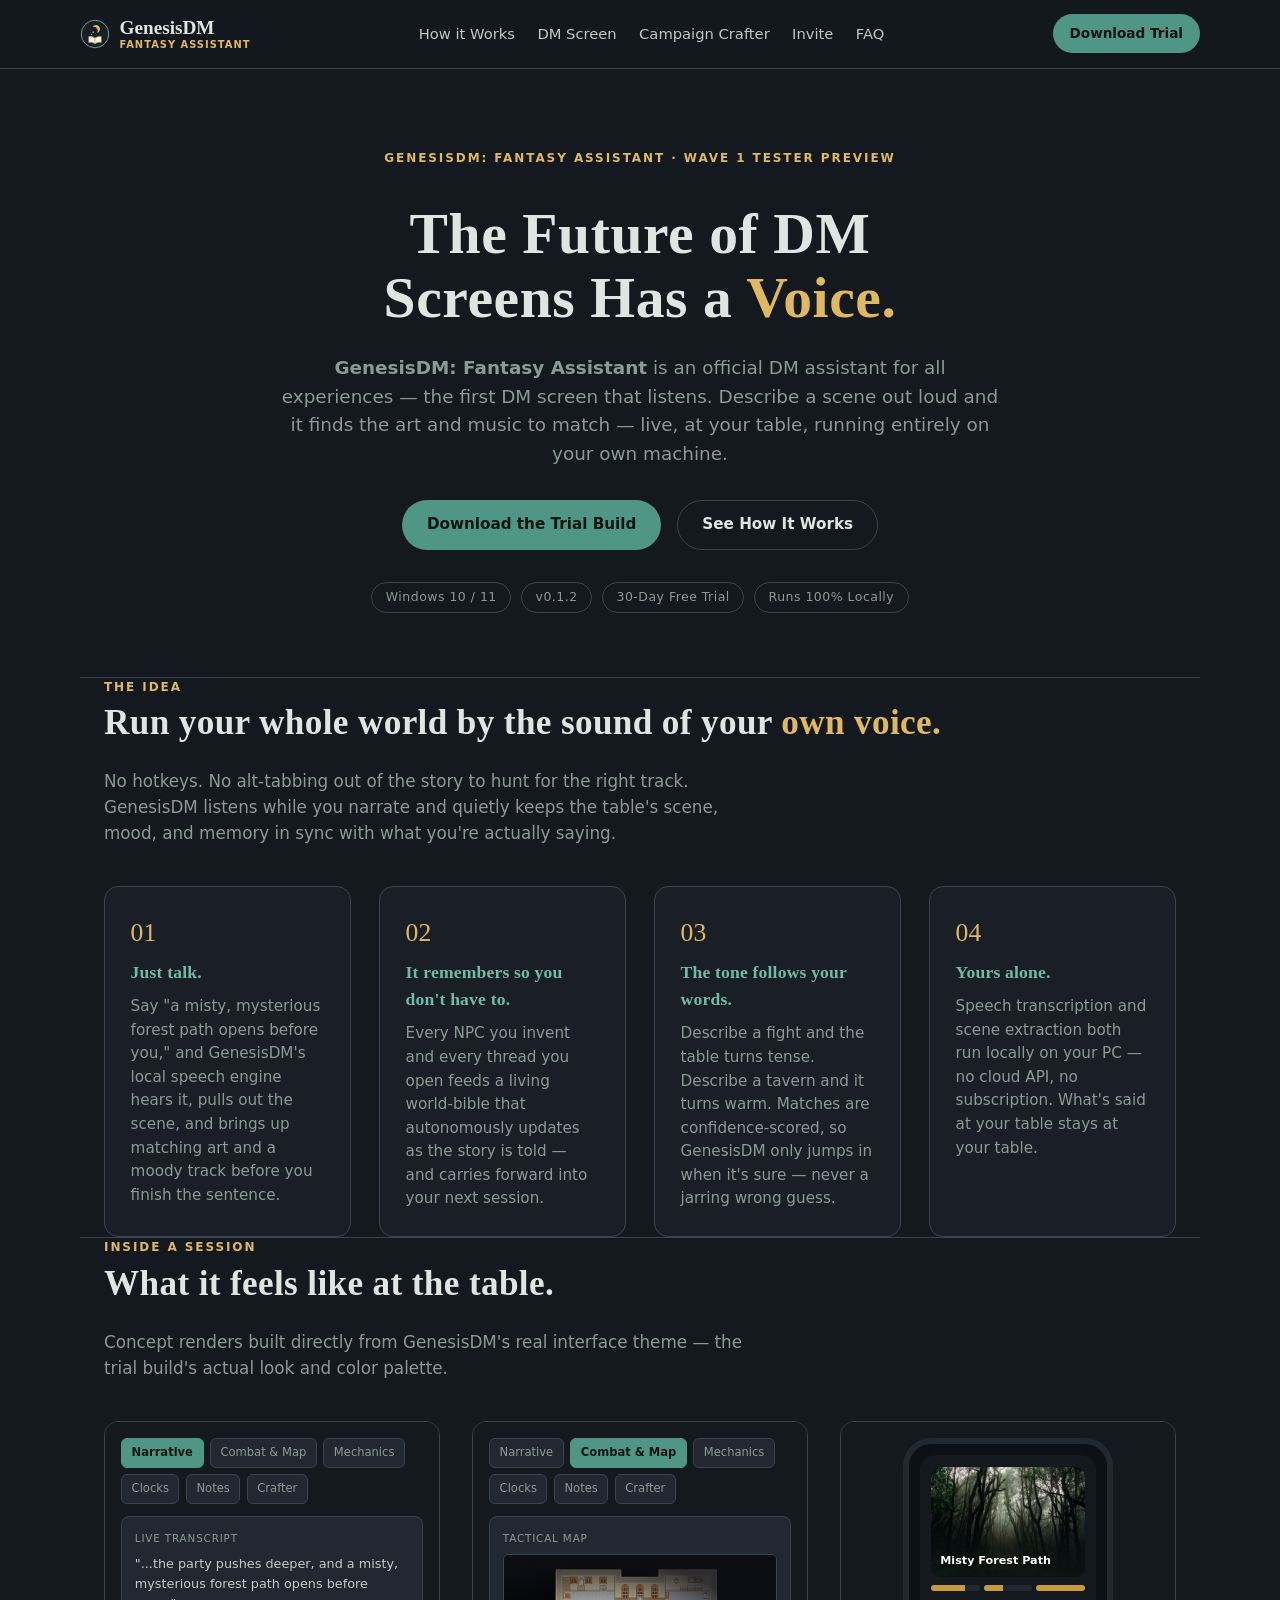
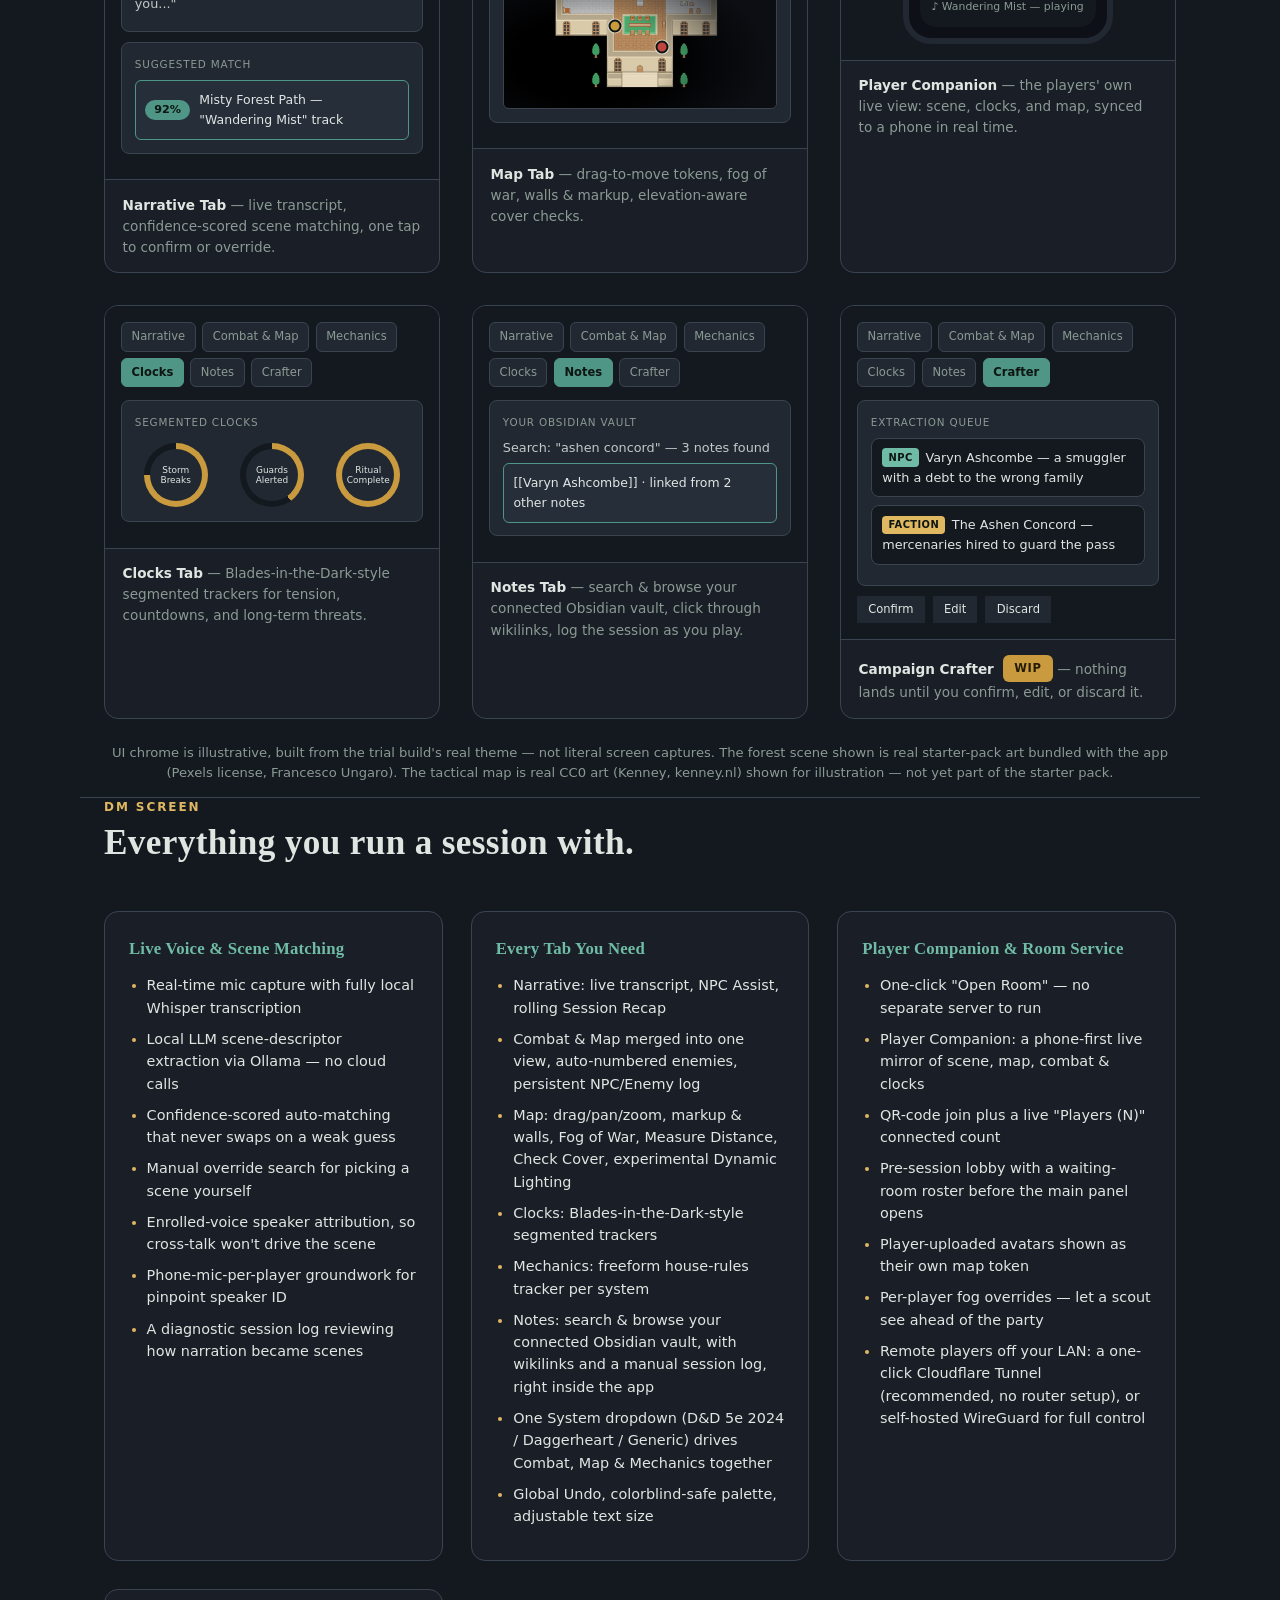
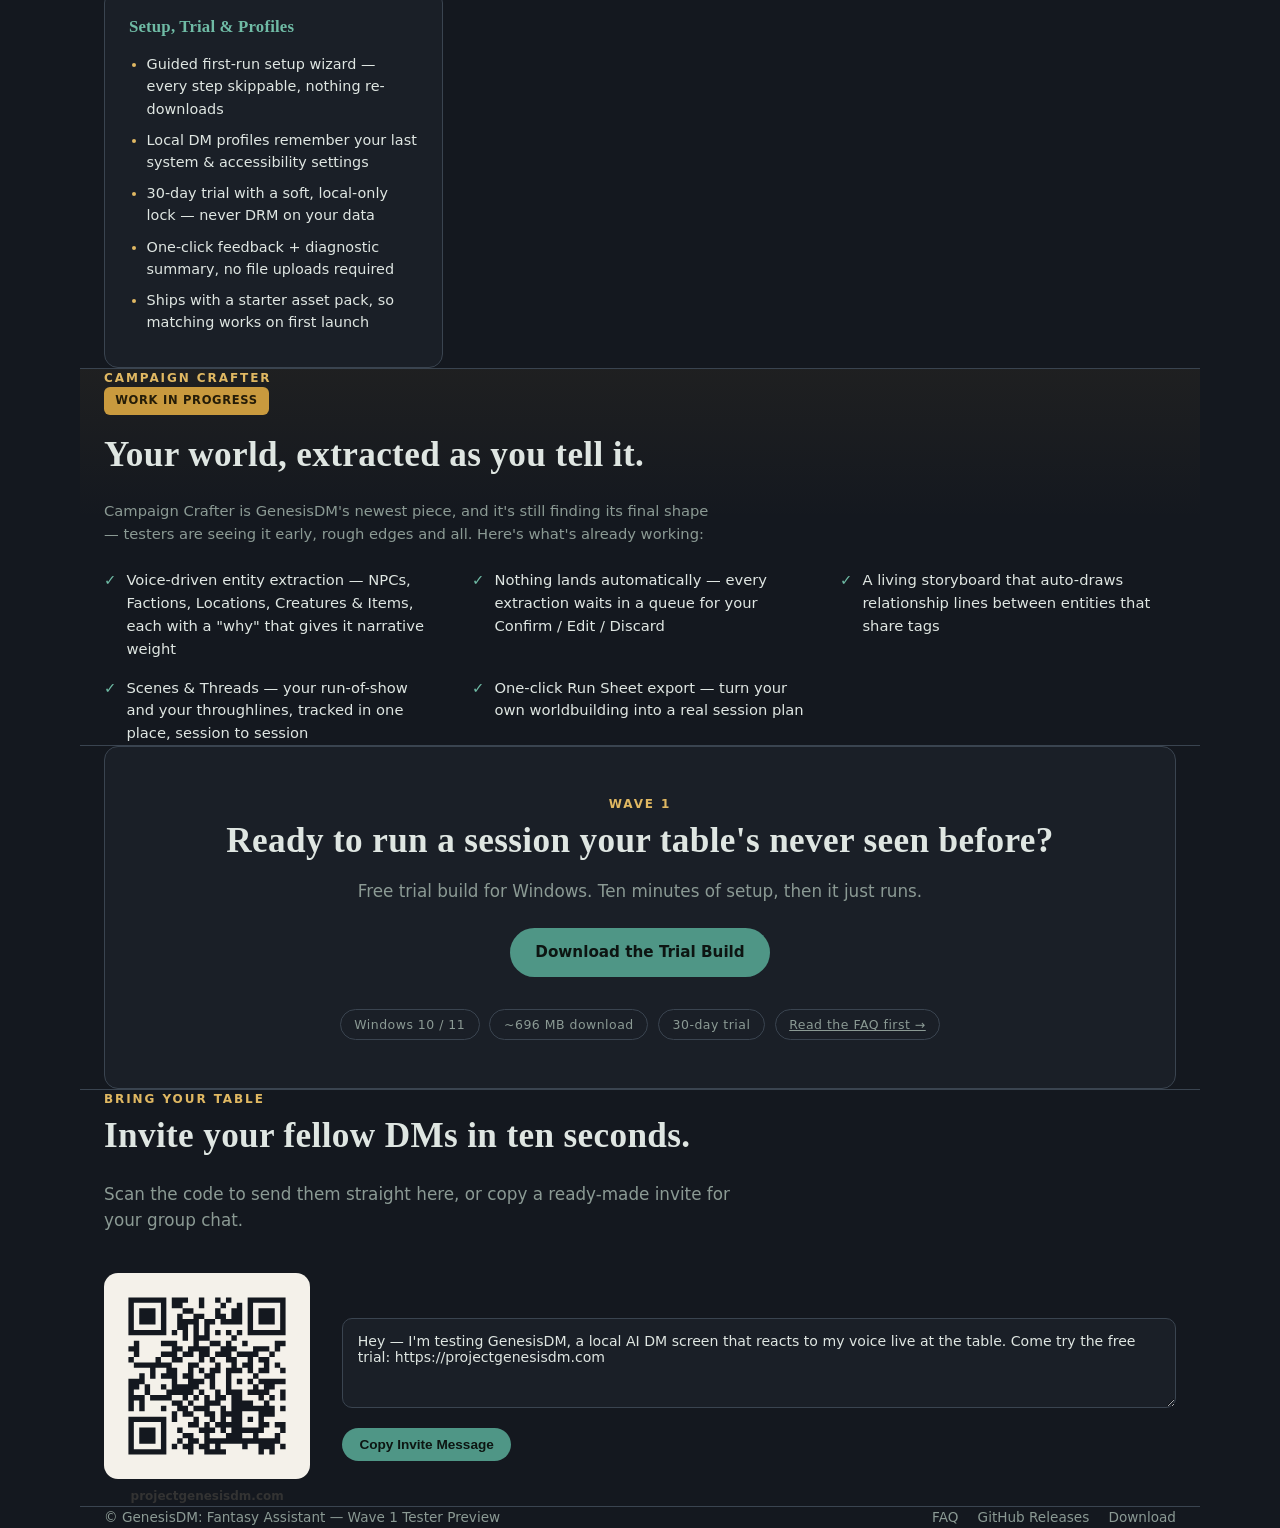
==== commit 88e4d971: "Sync v0.1.2 badge, Notes tab, and Cloudflare Tunnel messaging Ports the source repo's website change" ====
--- a/index.html
+++ b/index.html
@@ -245,7 +245,7 @@
   </div>
   <div class="badge-row">
     <span class="badge">Windows 10 / 11</span>
-    <span class="badge">v0.1.1</span>
+    <span class="badge">v0.1.2</span>
     <span class="badge">30-Day Free Trial</span>
     <span class="badge">Runs 100% Locally</span>
   </div>
@@ -289,7 +289,9 @@
         <div class="tabbar">
           <span class="tabchip active">Narrative</span>
           <span class="tabchip">Combat &amp; Map</span>
+          <span class="tabchip">Mechanics</span>
           <span class="tabchip">Clocks</span>
+          <span class="tabchip">Notes</span>
           <span class="tabchip">Crafter</span>
         </div>
         <div class="panel">
@@ -311,7 +313,9 @@
         <div class="tabbar">
           <span class="tabchip">Narrative</span>
           <span class="tabchip active">Combat &amp; Map</span>
+          <span class="tabchip">Mechanics</span>
           <span class="tabchip">Clocks</span>
+          <span class="tabchip">Notes</span>
           <span class="tabchip">Crafter</span>
         </div>
         <div class="panel">
@@ -343,7 +347,9 @@
         <div class="tabbar">
           <span class="tabchip">Narrative</span>
           <span class="tabchip">Combat &amp; Map</span>
+          <span class="tabchip">Mechanics</span>
           <span class="tabchip active">Clocks</span>
+          <span class="tabchip">Notes</span>
           <span class="tabchip">Crafter</span>
         </div>
         <div class="panel">
@@ -362,7 +368,29 @@
         <div class="tabbar">
           <span class="tabchip">Narrative</span>
           <span class="tabchip">Combat &amp; Map</span>
+          <span class="tabchip">Mechanics</span>
           <span class="tabchip">Clocks</span>
+          <span class="tabchip active">Notes</span>
+          <span class="tabchip">Crafter</span>
+        </div>
+        <div class="panel">
+          <div class="panel-title">Your Obsidian Vault</div>
+          <div class="transcript-line">Search: "ashen concord" — 3 notes found</div>
+          <div class="match-banner">
+            <span>[[Varyn Ashcombe]] · linked from 2 other notes</span>
+          </div>
+        </div>
+      </div>
+      <div class="mock-caption"><strong>Notes Tab</strong> — search &amp; browse your connected Obsidian vault, click through wikilinks, log the session as you play.</div>
+    </div>
+    <div class="mock-card">
+      <div class="mock-frame">
+        <div class="tabbar">
+          <span class="tabchip">Narrative</span>
+          <span class="tabchip">Combat &amp; Map</span>
+          <span class="tabchip">Mechanics</span>
+          <span class="tabchip">Clocks</span>
+          <span class="tabchip">Notes</span>
           <span class="tabchip active">Crafter</span>
         </div>
         <div class="panel">
@@ -406,6 +434,7 @@
         <li>Map: drag/pan/zoom, markup &amp; walls, Fog of War, Measure Distance, Check Cover, experimental Dynamic Lighting</li>
         <li>Clocks: Blades-in-the-Dark-style segmented trackers</li>
         <li>Mechanics: freeform house-rules tracker per system</li>
+        <li>Notes: search &amp; browse your connected Obsidian vault, with wikilinks and a manual session log, right inside the app</li>
         <li>One System dropdown (D&amp;D 5e 2024 / Daggerheart / Generic) drives Combat, Map &amp; Mechanics together</li>
         <li>Global Undo, colorblind-safe palette, adjustable text size</li>
       </ul>
@@ -419,7 +448,7 @@
         <li>Pre-session lobby with a waiting-room roster before the main panel opens</li>
         <li>Player-uploaded avatars shown as their own map token</li>
         <li>Per-player fog overrides — let a scout see ahead of the party</li>
-        <li>WireGuard tunnel support for players joining remotely, off your LAN</li>
+        <li>Remote players off your LAN: a one-click Cloudflare Tunnel (recommended, no router setup), or self-hosted WireGuard for full control</li>
       </ul>
     </div>
     <div class="feature-group">
@@ -478,7 +507,7 @@
       <div class="qr-caption">projectgenesisdm.com</div>
     </div>
     <div class="invite-copy">
-      <textarea id="inviteText" readonly>Hey — I'm testing GenesisDM, an AI-powered DM screen that reacts to my voice live at the table. Come try the free trial: https://projectgenesisdm.com</textarea>
+      <textarea id="inviteText" readonly>Hey — I'm testing GenesisDM, a local AI DM screen that reacts to my voice live at the table. Come try the free trial: https://projectgenesisdm.com</textarea>
       <div class="invite-actions">
         <button class="btn btn-primary btn-sm" onclick="copyInvite(this)" type="button">Copy Invite Message</button>
         <span class="copy-status" id="copyStatus"></span>
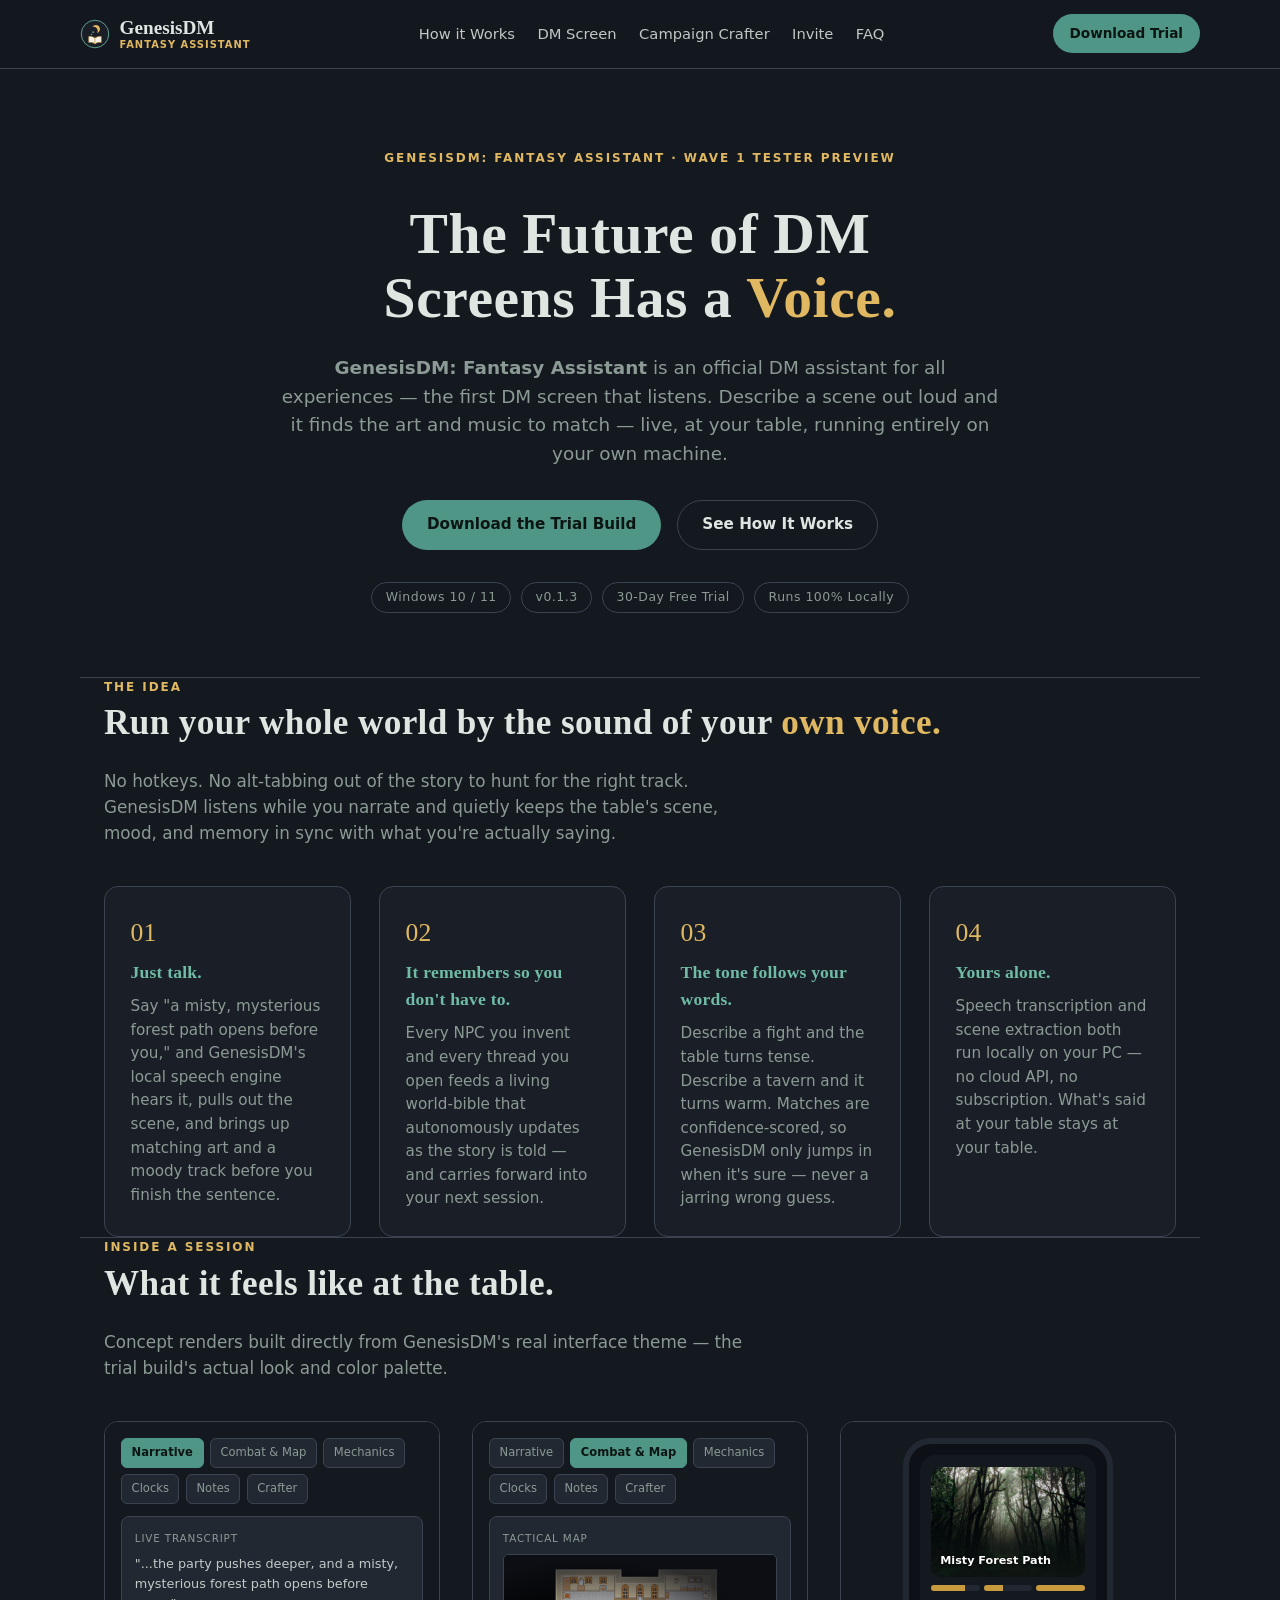
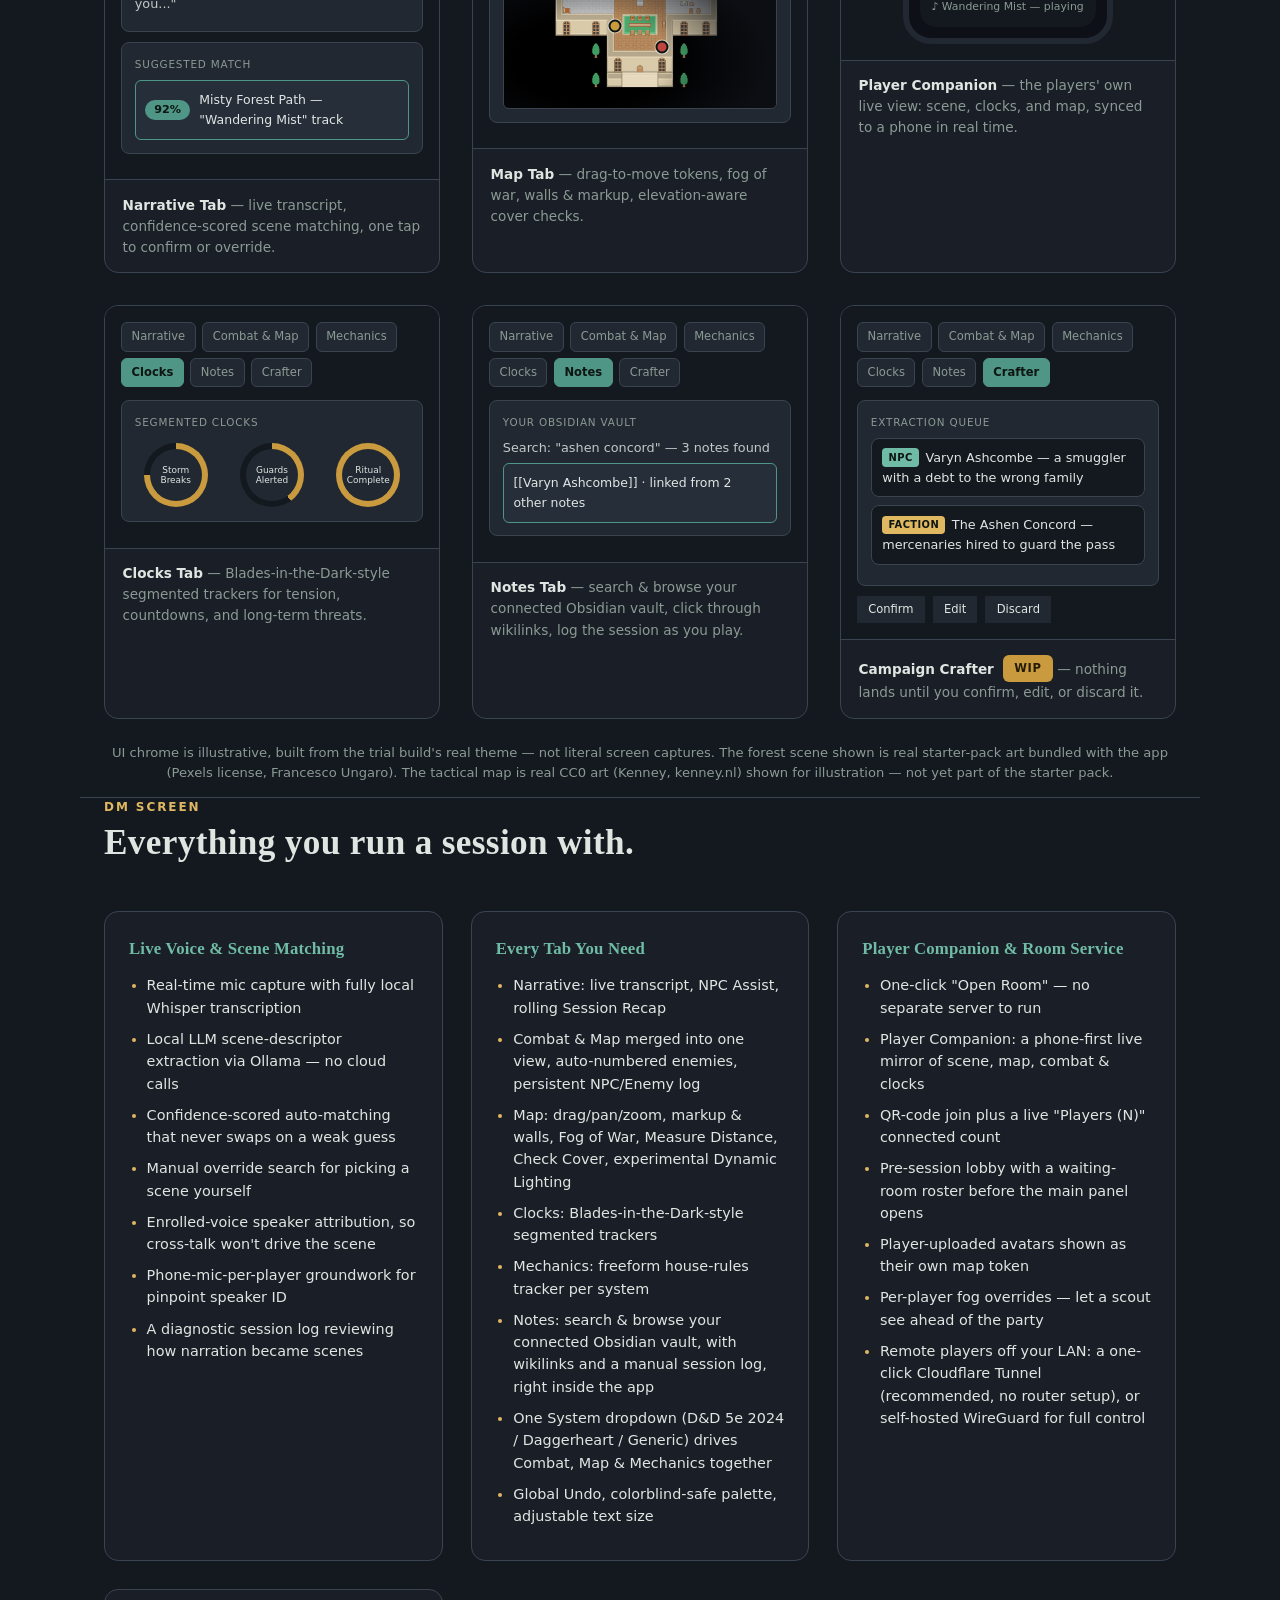
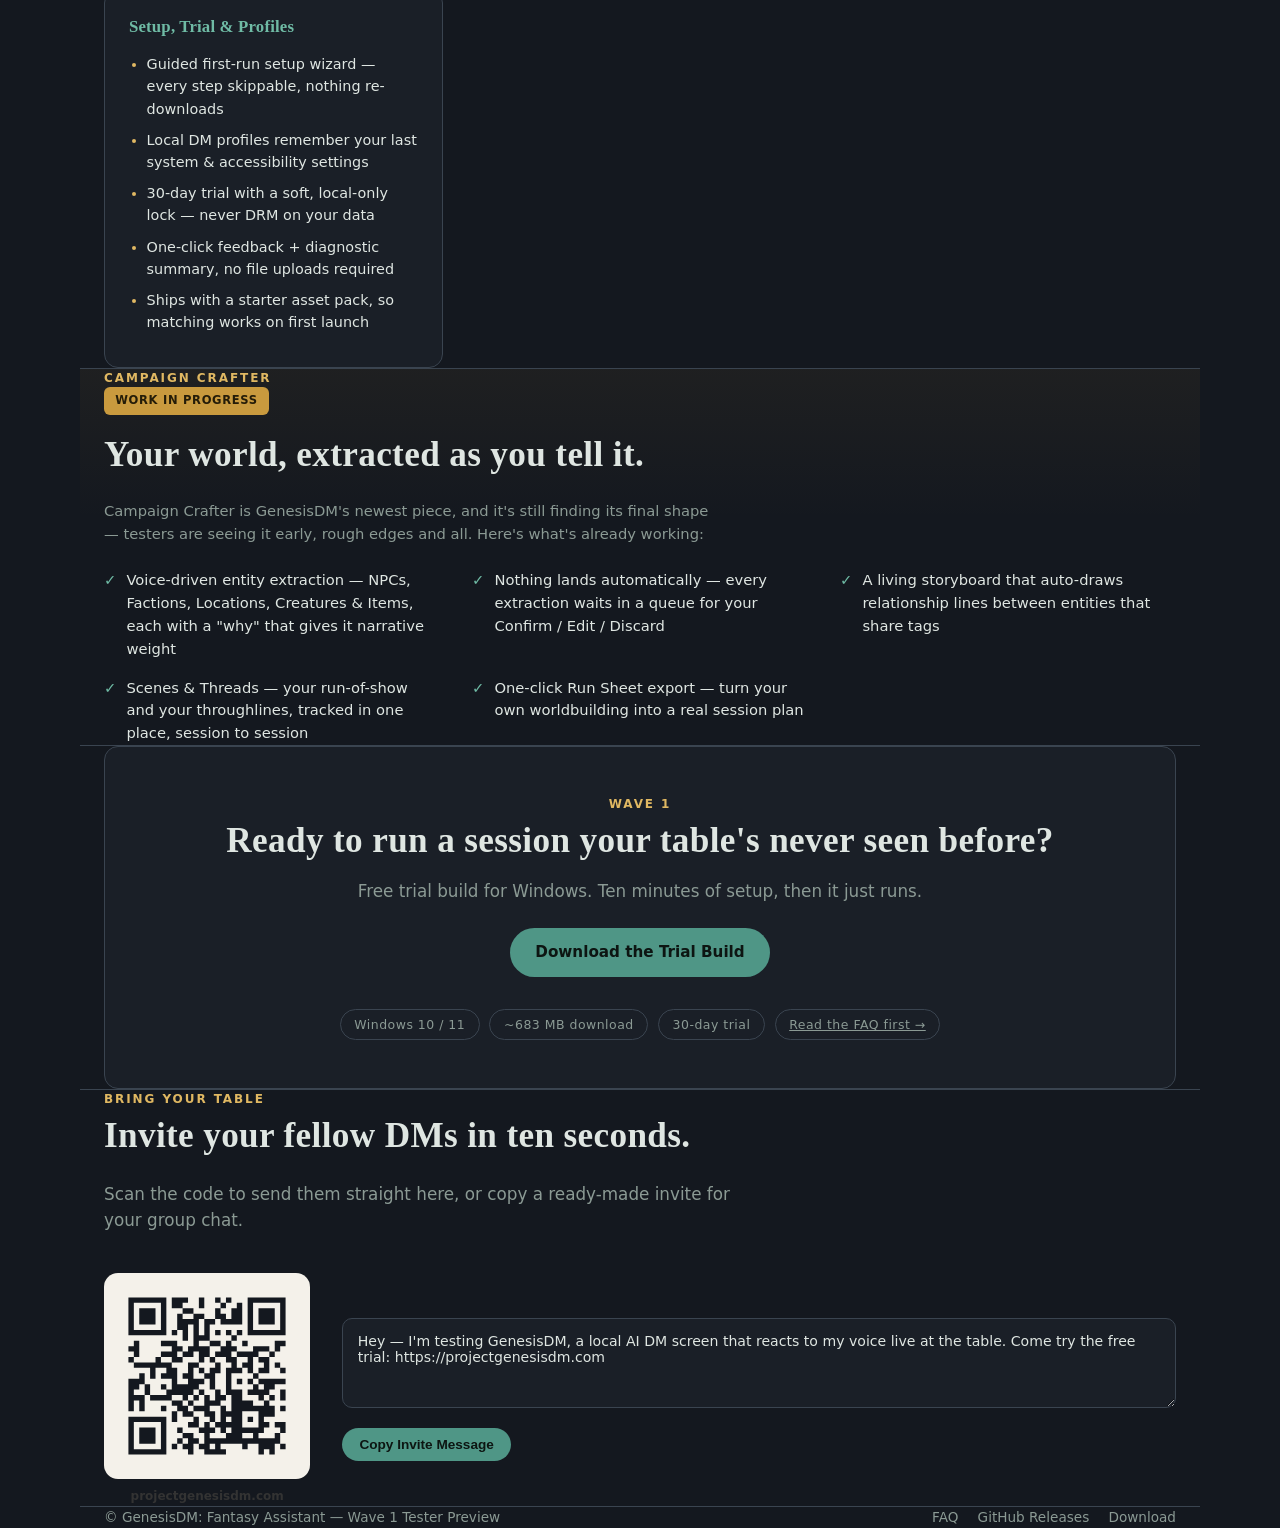
==== commit 0299036c: "Update for v0.1.3 release: version badge, download size" ====
--- a/index.html
+++ b/index.html
@@ -245,7 +245,7 @@
   </div>
   <div class="badge-row">
     <span class="badge">Windows 10 / 11</span>
-    <span class="badge">v0.1.2</span>
+    <span class="badge">v0.1.3</span>
     <span class="badge">30-Day Free Trial</span>
     <span class="badge">Runs 100% Locally</span>
   </div>
@@ -486,7 +486,7 @@
     <a class="btn btn-primary" href="https://github.com/BlueDunda/genesisdm-releases/releases/latest">Download the Trial Build</a>
     <div class="badge-row">
       <span class="badge">Windows 10 / 11</span>
-      <span class="badge">~696 MB download</span>
+      <span class="badge">~683 MB download</span>
       <span class="badge">30-day trial</span>
       <span class="badge"><a href="faq.html" style="color:inherit">Read the FAQ first →</a></span>
     </div>
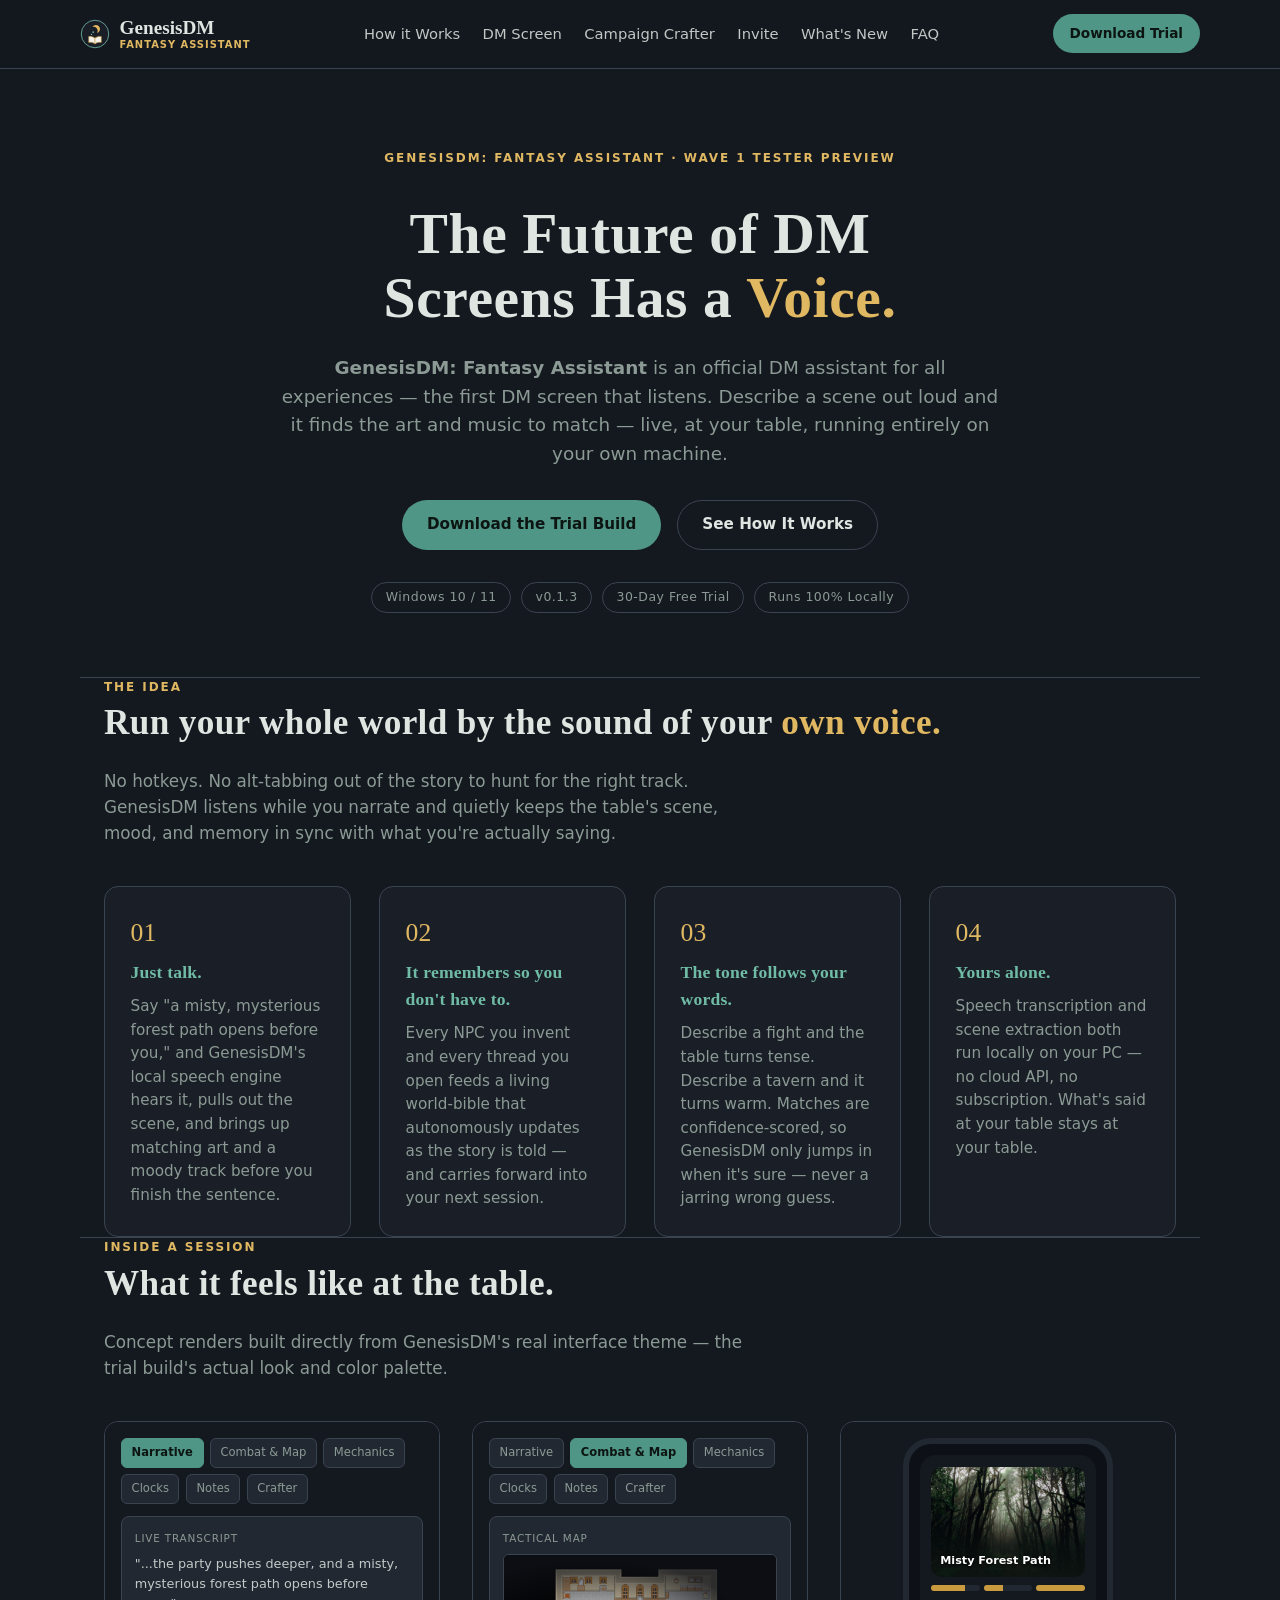
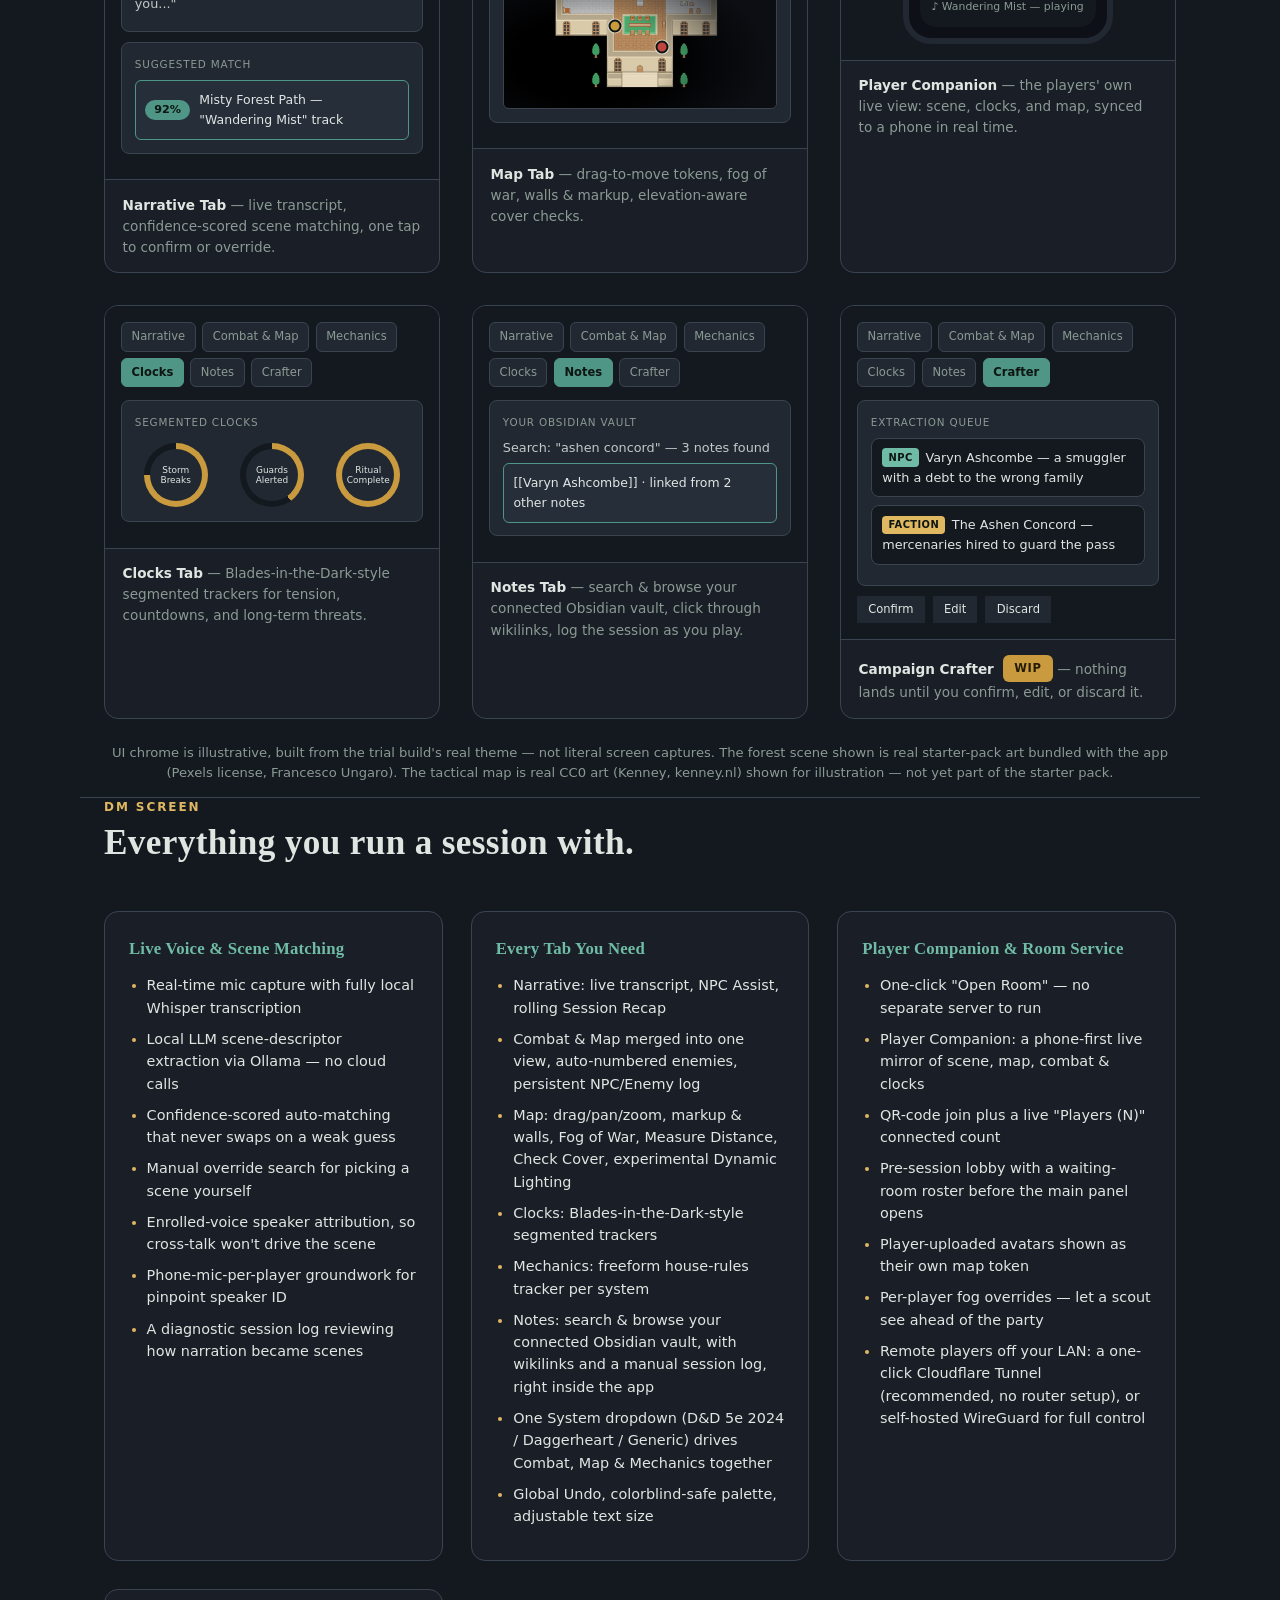
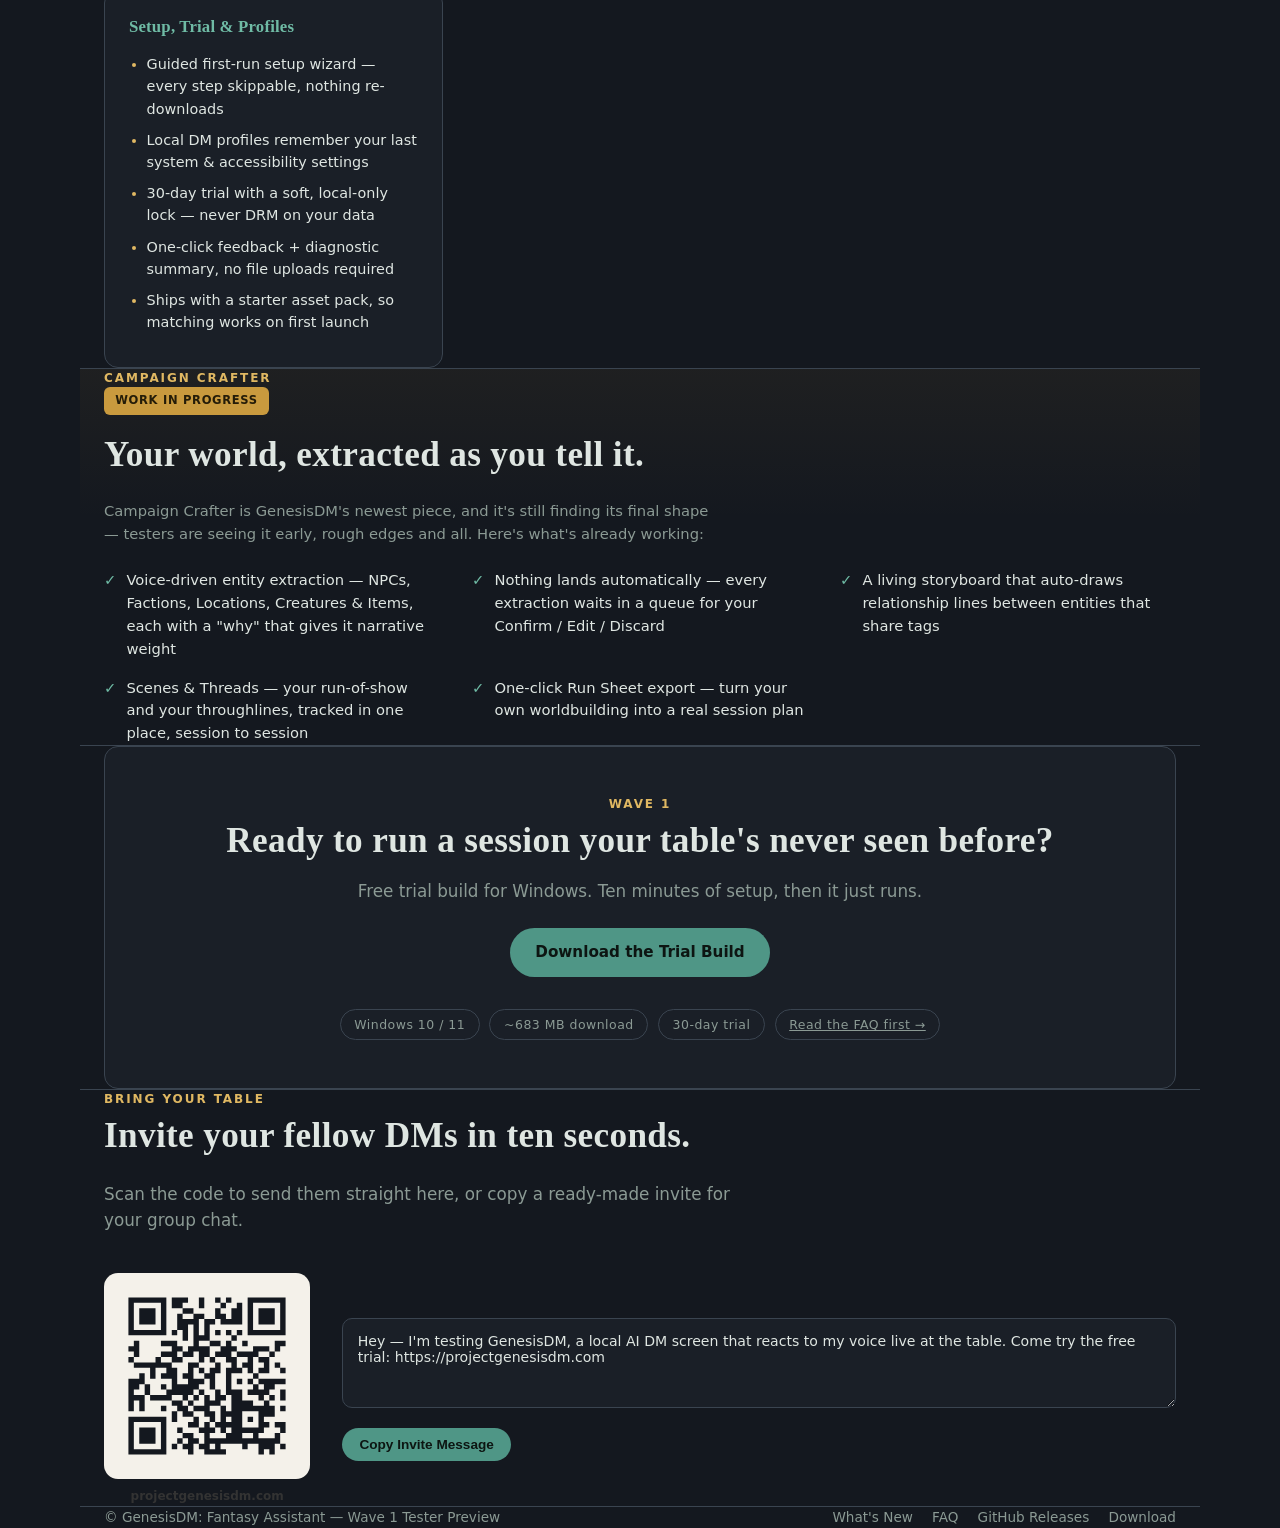
==== commit 837bd54e: "Add What's New page for v0.1.3 changelog" ====
--- a/index.html
+++ b/index.html
@@ -1,4 +1,4 @@
-<!DOCTYPE html>
+﻿<!DOCTYPE html>
 <html lang="en">
 <head>
 <meta charset="UTF-8">
@@ -228,6 +228,7 @@
       <a href="#features">DM Screen</a>
       <a href="#crafter">Campaign Crafter</a>
       <a href="#invite">Invite</a>
+      <a href="whatsnew.html">What's New</a>
       <a href="faq.html">FAQ</a>
     </nav>
     <a class="btn btn-primary btn-sm" href="https://github.com/BlueDunda/genesisdm-releases/releases/latest">Download Trial</a>
@@ -520,6 +521,7 @@
   <div class="footer-row">
     <span>© GenesisDM: Fantasy Assistant — Wave 1 Tester Preview</span>
     <div class="footer-links">
+      <a href="whatsnew.html">What's New</a>
       <a href="faq.html">FAQ</a>
       <a href="https://github.com/BlueDunda/genesisdm-releases">GitHub Releases</a>
       <a href="https://github.com/BlueDunda/genesisdm-releases/releases/latest">Download</a>
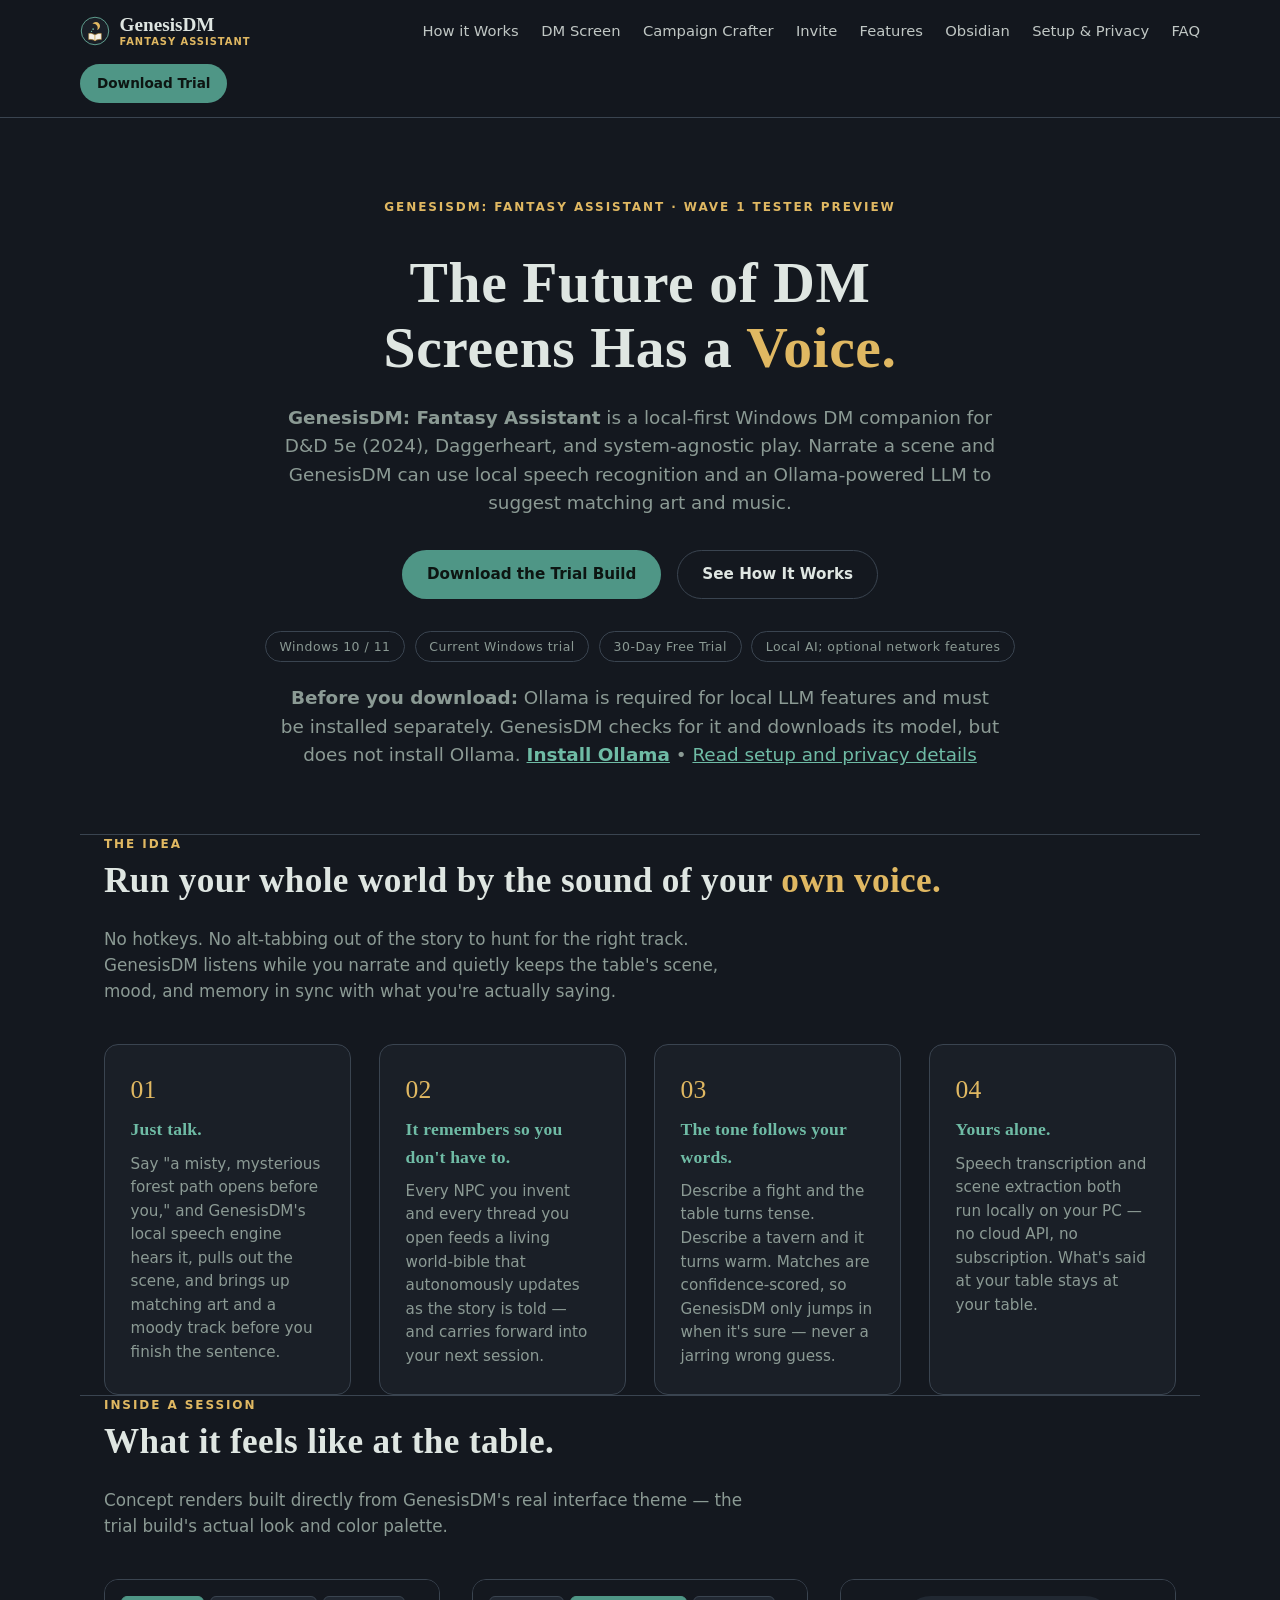
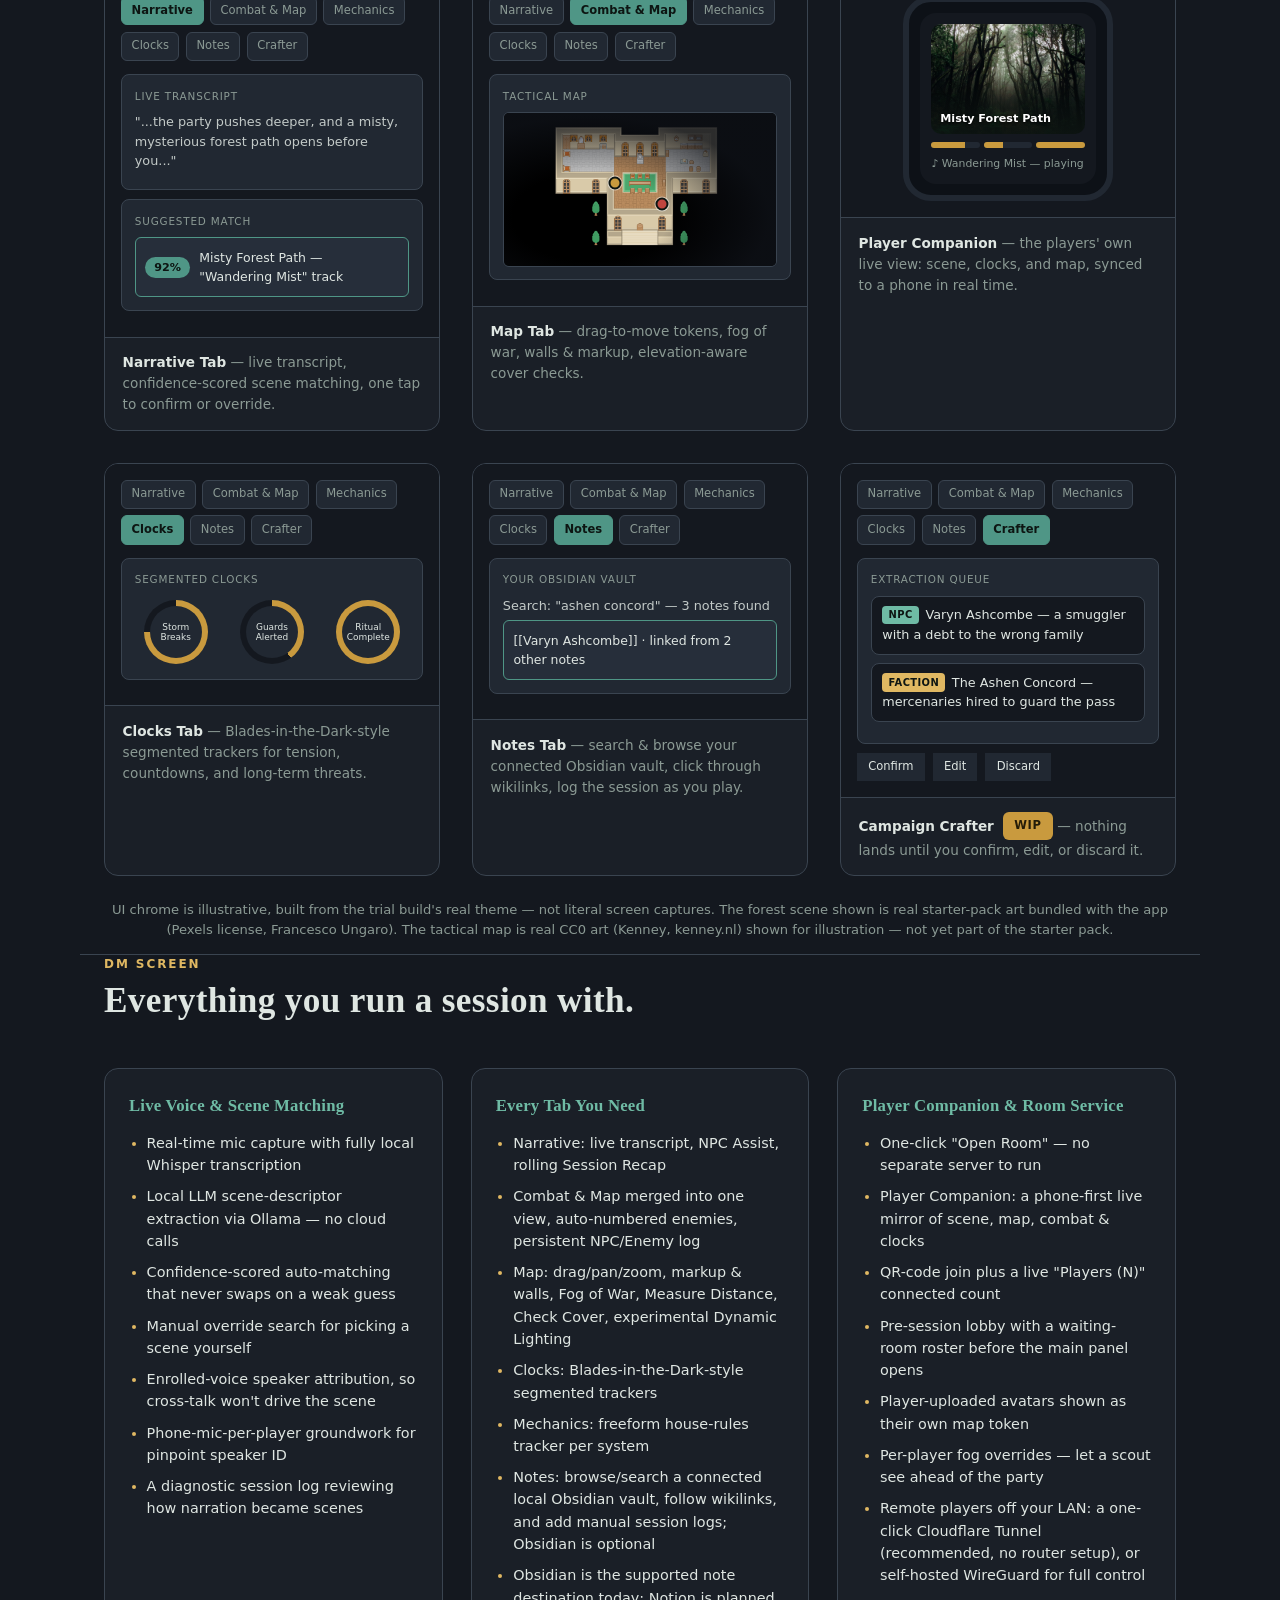
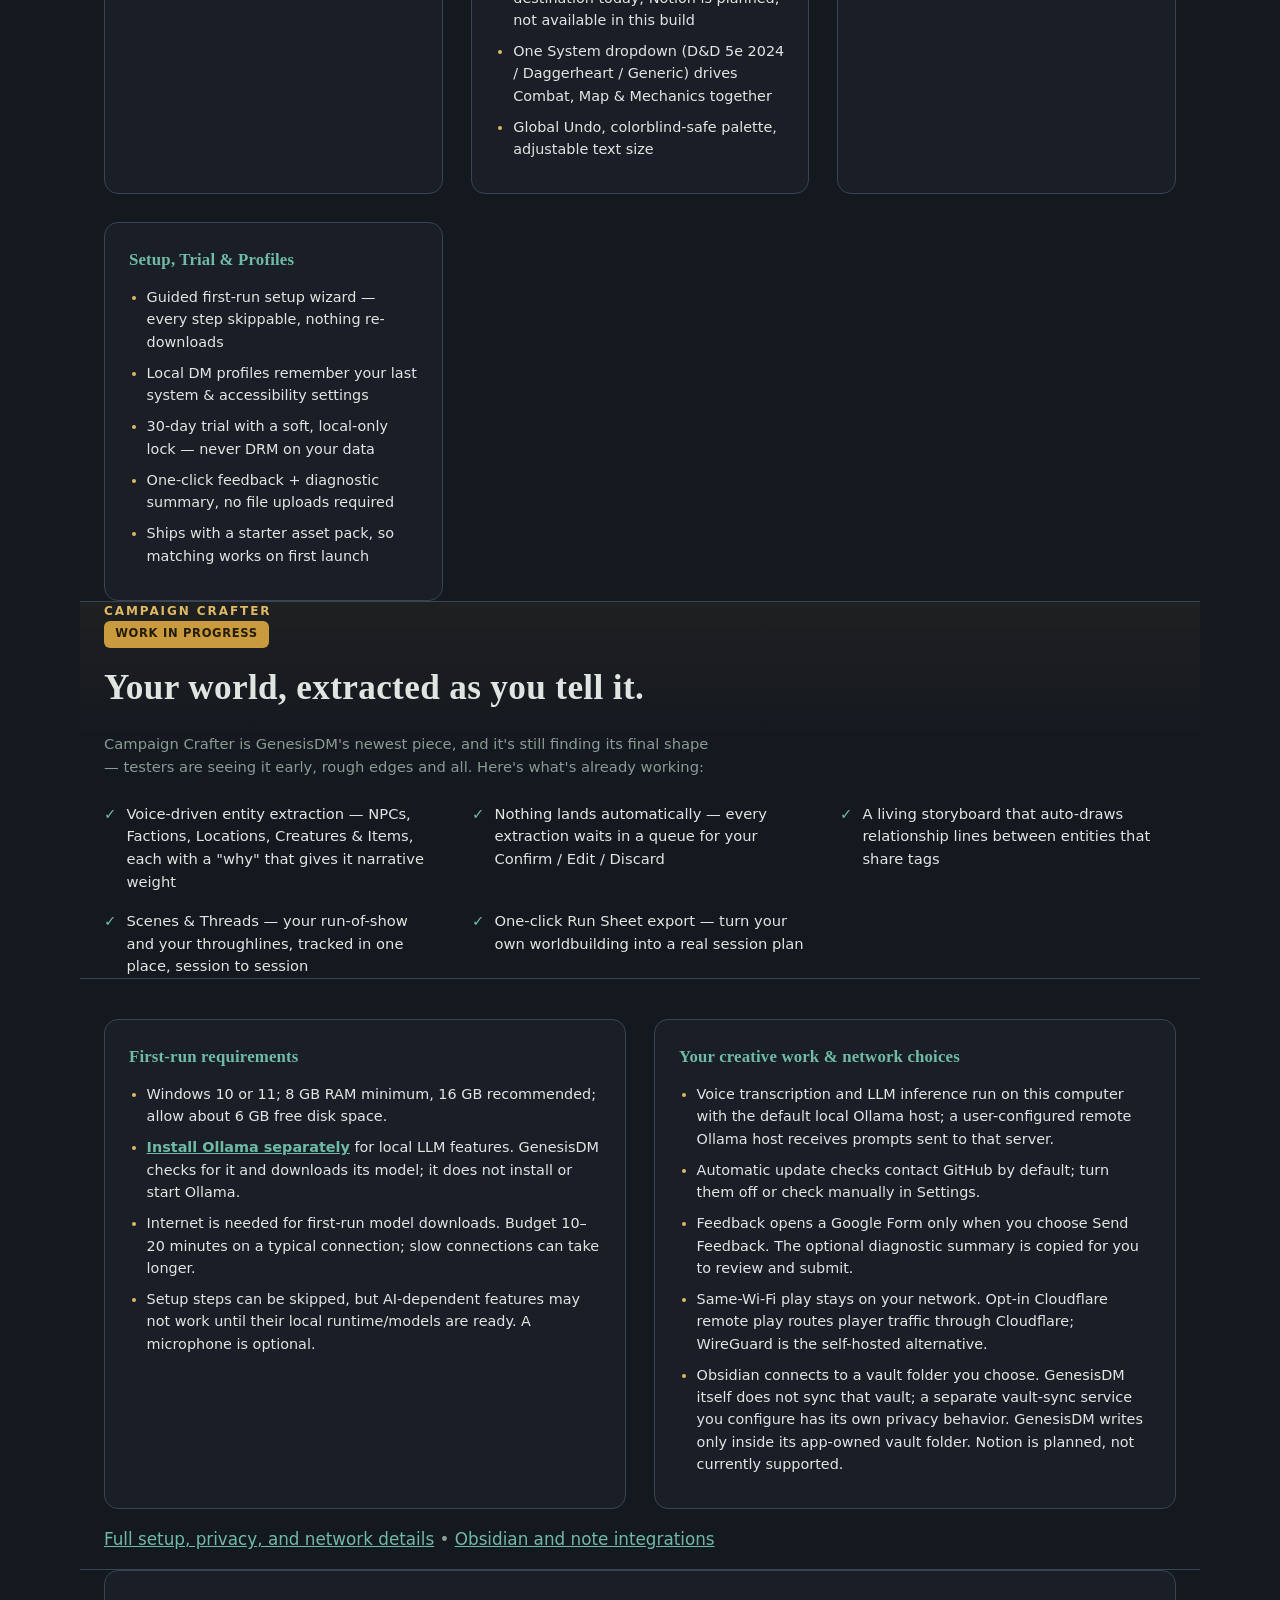
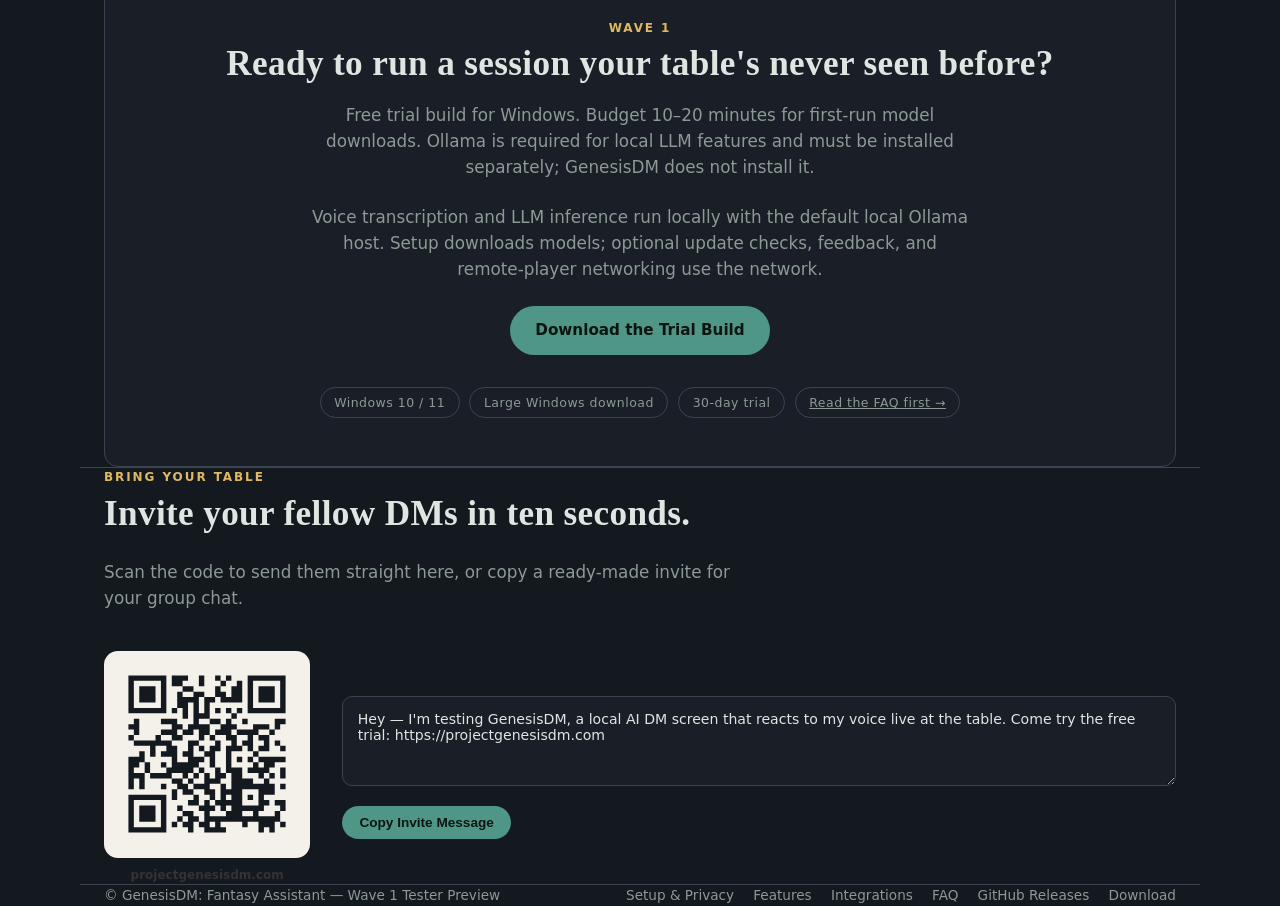
==== commit c69fbce5: "Publish transparent setup, privacy, and integrations pages" ====
--- a/index.html
+++ b/index.html
@@ -1,10 +1,10 @@
-﻿<!DOCTYPE html>
+<!DOCTYPE html>
 <html lang="en">
 <head>
 <meta charset="UTF-8">
 <meta name="viewport" content="width=device-width, initial-scale=1.0">
 <title>GenesisDM: Fantasy Assistant — The Future of DM Screens</title>
-<meta name="description" content="GenesisDM: Fantasy Assistant is an official DM assistant for all experiences. It listens as you narrate and brings up matching scenes and music live, entirely on your own machine.">
+<meta name="description" content="GenesisDM is a local-first Windows DM assistant for voice-driven scenes, campaign tools, and Obsidian notes. Ollama must be installed separately for local AI features; setup and privacy details are disclosed up front.">
 <link rel="icon" type="image/svg+xml" href="data:image/svg+xml,%3Csvg xmlns='http://www.w3.org/2000/svg' viewBox='0 0 48 48'%3E%3Crect width='48' height='48' rx='11' fill='%231a1f27'/%3E%3Cpath d='M25.5 9.5c3.6 0 6.5 2.9 6.5 6.5 0 3-2 5.5-4.7 6.3.6-1 1-2.2 1-3.5 0-3.6-2.9-6.5-6.5-6.5-.7 0-1.4.1-2 .3 1.2-1.9 3.3-3.1 5.7-3.1z' fill='%23e0b862'/%3E%3Ccircle cx='21' cy='21' r='1.3' fill='%236fbba5'/%3E%3Ccircle cx='18.4' cy='24.6' r='1.05' fill='%236fbba5'/%3E%3Ccircle cx='16.6' cy='28.6' r='0.85' fill='%236fbba5'/%3E%3Cpath d='M24 30.5v9.3c-2.7-2-6.8-2.7-10-2.3V28c3.2-.5 7.3.2 10 2.5z' fill='%23f4f1ea' stroke='%23c99a3e' stroke-width='0.9' stroke-linejoin='round'/%3E%3Cpath d='M24 30.5v9.3c2.7-2 6.8-2.7 10-2.3V28c-3.2-.5-7.3.2-10 2.5z' fill='%23f4f1ea' stroke='%23c99a3e' stroke-width='0.9' stroke-linejoin='round'/%3E%3C/svg%3E">
 <style>
   :root {
@@ -228,7 +228,9 @@
       <a href="#features">DM Screen</a>
       <a href="#crafter">Campaign Crafter</a>
       <a href="#invite">Invite</a>
-      <a href="whatsnew.html">What's New</a>
+      <a href="features.html">Features</a>
+      <a href="integrations.html">Obsidian</a>
+      <a href="setup-privacy.html">Setup &amp; Privacy</a>
       <a href="faq.html">FAQ</a>
     </nav>
     <a class="btn btn-primary btn-sm" href="https://github.com/BlueDunda/genesisdm-releases/releases/latest">Download Trial</a>
@@ -239,17 +241,18 @@
 <section class="hero wrap">
   <div class="eyebrow">GenesisDM: Fantasy Assistant · Wave 1 Tester Preview</div>
   <h1>The Future of DM Screens Has a <span class="accent">Voice.</span></h1>
-  <p class="lede"><strong>GenesisDM: Fantasy Assistant</strong> is an official DM assistant for all experiences — the first DM screen that listens. Describe a scene out loud and it finds the art and music to match — live, at your table, running entirely on your own machine.</p>
+  <p class="lede"><strong>GenesisDM: Fantasy Assistant</strong> is a local-first Windows DM companion for D&amp;D 5e (2024), Daggerheart, and system-agnostic play. Narrate a scene and GenesisDM can use local speech recognition and an Ollama-powered LLM to suggest matching art and music.</p>
   <div class="hero-ctas">
     <a class="btn btn-primary" href="https://github.com/BlueDunda/genesisdm-releases/releases/latest">Download the Trial Build</a>
     <a class="btn btn-ghost" href="#pitch">See How It Works</a>
   </div>
   <div class="badge-row">
     <span class="badge">Windows 10 / 11</span>
-    <span class="badge">v0.1.3</span>
+    <span class="badge">Current Windows trial</span>
     <span class="badge">30-Day Free Trial</span>
-    <span class="badge">Runs 100% Locally</span>
-  </div>
+    <span class="badge">Local AI; optional network features</span>
+  </div>
+  <p class="lede" style="margin:1.4rem auto 0;text-align:center"><strong>Before you download:</strong> Ollama is required for local LLM features and must be installed separately. GenesisDM checks for it and downloads its model, but does not install Ollama. <a href="https://ollama.com/download"><strong>Install Ollama</strong></a> &bull; <a href="setup-privacy.html">Read setup and privacy details</a></p>
 </section>
 
 <section id="pitch" class="wrap">
@@ -435,7 +438,8 @@
         <li>Map: drag/pan/zoom, markup &amp; walls, Fog of War, Measure Distance, Check Cover, experimental Dynamic Lighting</li>
         <li>Clocks: Blades-in-the-Dark-style segmented trackers</li>
         <li>Mechanics: freeform house-rules tracker per system</li>
-        <li>Notes: search &amp; browse your connected Obsidian vault, with wikilinks and a manual session log, right inside the app</li>
+        <li>Notes: browse/search a connected local Obsidian vault, follow wikilinks, and add manual session logs; Obsidian is optional</li>
+        <li>Obsidian is the supported note destination today; Notion is planned, not available in this build</li>
         <li>One System dropdown (D&amp;D 5e 2024 / Daggerheart / Generic) drives Combat, Map &amp; Mechanics together</li>
         <li>Global Undo, colorblind-safe palette, adjustable text size</li>
       </ul>
@@ -480,14 +484,40 @@
 </section>
 
 <section class="wrap">
+  <div class="feature-groups">
+    <div class="feature-group">
+      <h3>First-run requirements</h3>
+      <ul>
+        <li>Windows 10 or 11; 8 GB RAM minimum, 16 GB recommended; allow about 6 GB free disk space.</li>
+        <li><a href="https://ollama.com/download"><strong>Install Ollama separately</strong></a> for local LLM features. GenesisDM checks for it and downloads its model; it does not install or start Ollama.</li>
+        <li>Internet is needed for first-run model downloads. Budget 10&ndash;20 minutes on a typical connection; slow connections can take longer.</li>
+        <li>Setup steps can be skipped, but AI-dependent features may not work until their local runtime/models are ready. A microphone is optional.</li>
+      </ul>
+    </div>
+    <div class="feature-group">
+      <h3>Your creative work &amp; network choices</h3>
+      <ul>
+        <li>Voice transcription and LLM inference run on this computer with the default local Ollama host; a user-configured remote Ollama host receives prompts sent to that server.</li>
+        <li>Automatic update checks contact GitHub by default; turn them off or check manually in Settings.</li>
+        <li>Feedback opens a Google Form only when you choose Send Feedback. The optional diagnostic summary is copied for you to review and submit.</li>
+        <li>Same-Wi-Fi play stays on your network. Opt-in Cloudflare remote play routes player traffic through Cloudflare; WireGuard is the self-hosted alternative.</li>
+        <li>Obsidian connects to a vault folder you choose. GenesisDM itself does not sync that vault; a separate vault-sync service you configure has its own privacy behavior. GenesisDM writes only inside its app-owned vault folder. Notion is planned, not currently supported.</li>
+      </ul>
+    </div>
+  </div>
+  <p class="lede"><a href="setup-privacy.html">Full setup, privacy, and network details</a> &bull; <a href="integrations.html">Obsidian and note integrations</a></p>
+</section>
+
+<section class="wrap">
   <div class="download-band">
     <div class="eyebrow">Wave 1</div>
     <h2>Ready to run a session your table's never seen before?</h2>
-    <p class="lede">Free trial build for Windows. Ten minutes of setup, then it just runs.</p>
+    <p class="lede">Free trial build for Windows. Budget 10&ndash;20 minutes for first-run model downloads. Ollama is required for local LLM features and must be installed separately; GenesisDM does not install it.</p>
+    <p class="lede">Voice transcription and LLM inference run locally with the default local Ollama host. Setup downloads models; optional update checks, feedback, and remote-player networking use the network.</p>
     <a class="btn btn-primary" href="https://github.com/BlueDunda/genesisdm-releases/releases/latest">Download the Trial Build</a>
     <div class="badge-row">
       <span class="badge">Windows 10 / 11</span>
-      <span class="badge">~683 MB download</span>
+      <span class="badge">Large Windows download</span>
       <span class="badge">30-day trial</span>
       <span class="badge"><a href="faq.html" style="color:inherit">Read the FAQ first →</a></span>
     </div>
@@ -521,7 +551,9 @@
   <div class="footer-row">
     <span>© GenesisDM: Fantasy Assistant — Wave 1 Tester Preview</span>
     <div class="footer-links">
-      <a href="whatsnew.html">What's New</a>
+      <a href="setup-privacy.html">Setup &amp; Privacy</a>
+      <a href="features.html">Features</a>
+      <a href="integrations.html">Integrations</a>
       <a href="faq.html">FAQ</a>
       <a href="https://github.com/BlueDunda/genesisdm-releases">GitHub Releases</a>
       <a href="https://github.com/BlueDunda/genesisdm-releases/releases/latest">Download</a>
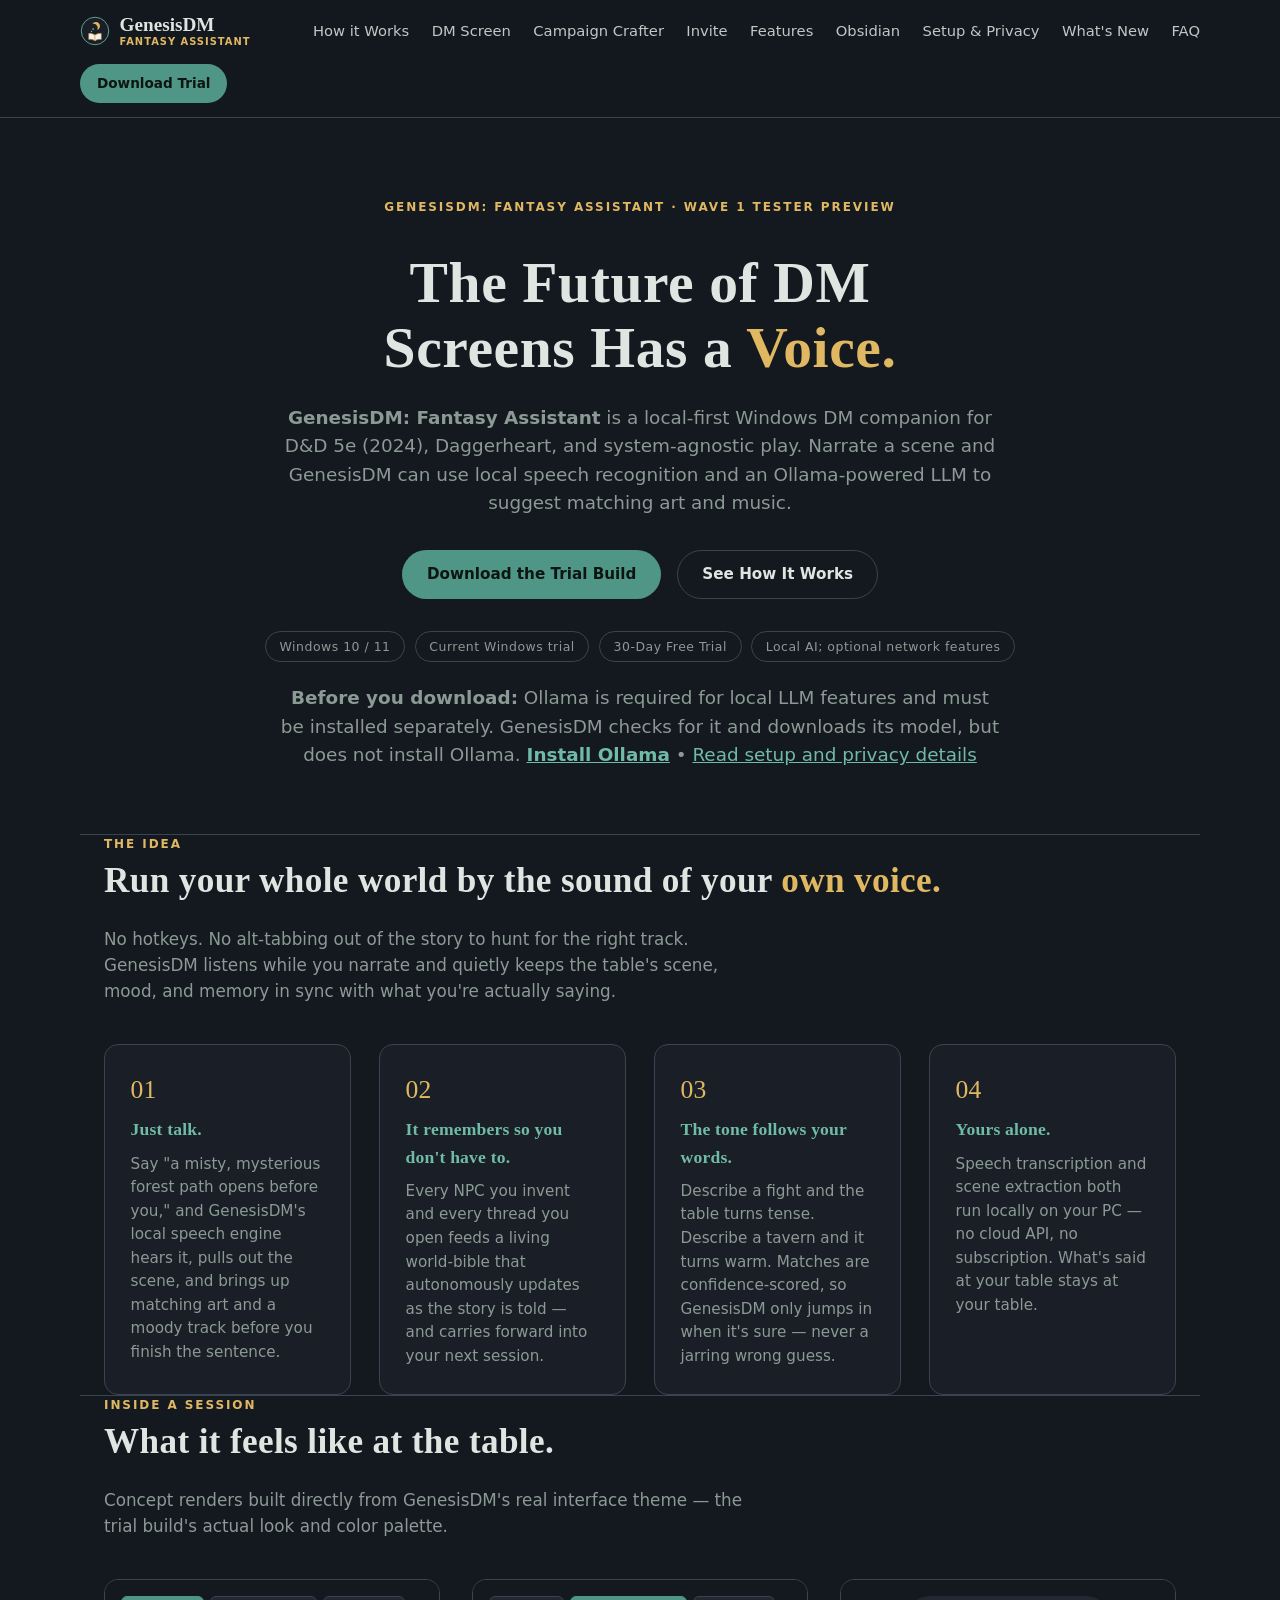
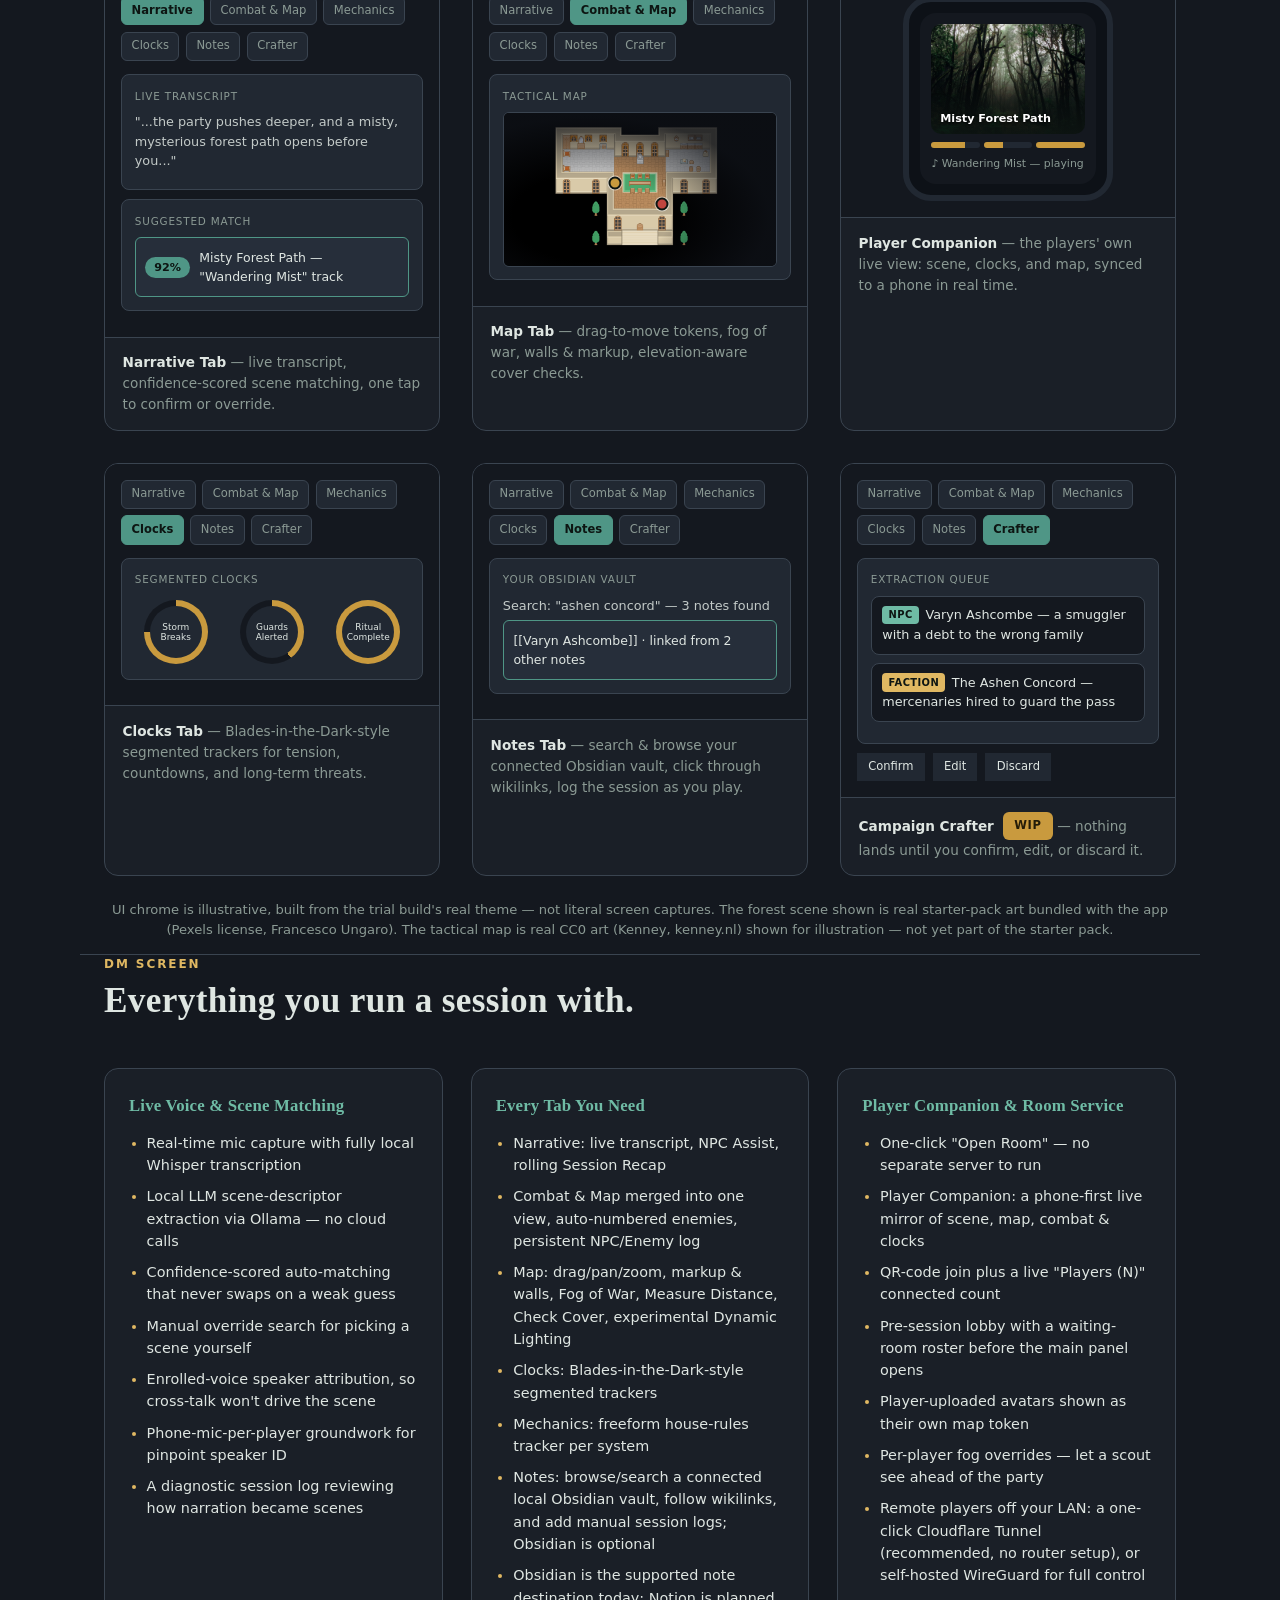
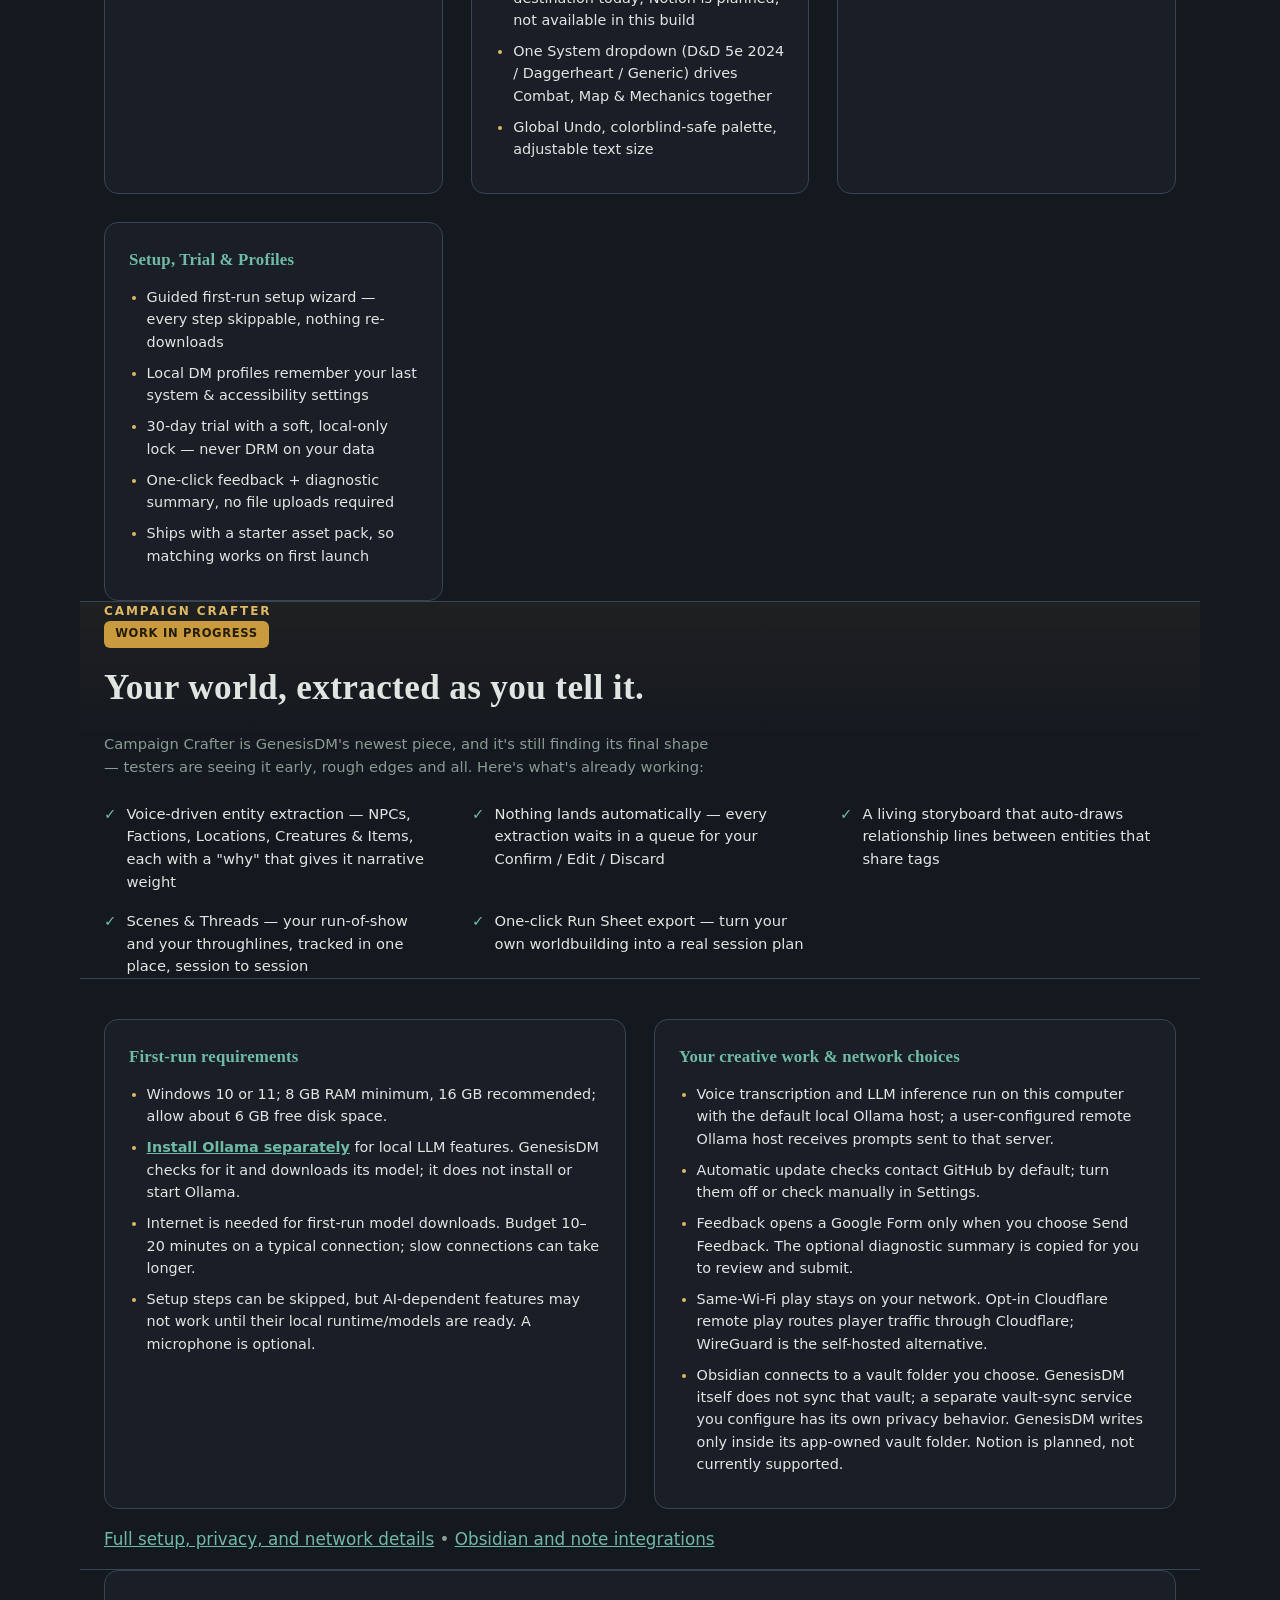
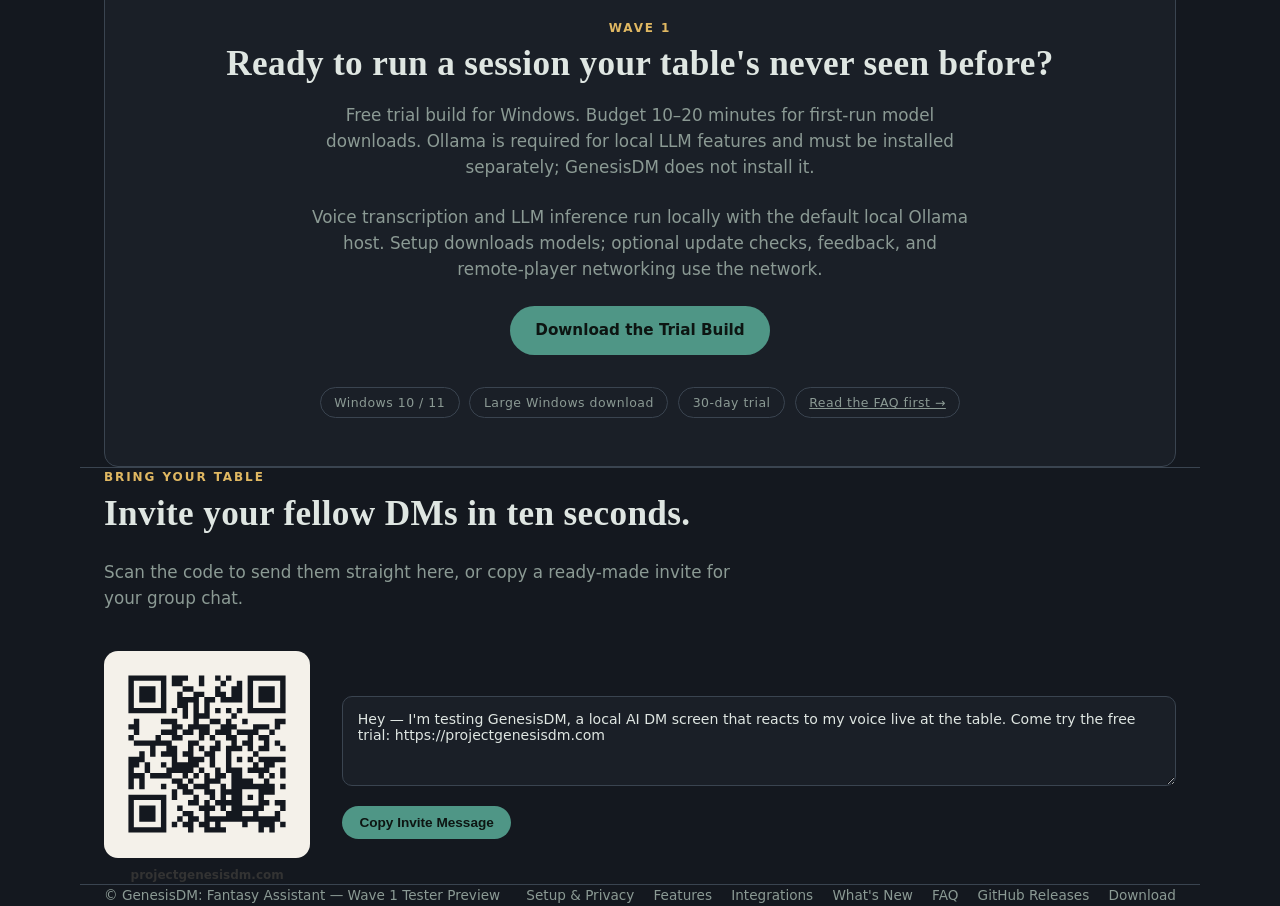
==== commit 1cdb779a: "Link the What's New page from every page whatsnew.html already existed but was only linked from the " ====
--- a/index.html
+++ b/index.html
@@ -6,206 +6,8 @@
 <title>GenesisDM: Fantasy Assistant — The Future of DM Screens</title>
 <meta name="description" content="GenesisDM is a local-first Windows DM assistant for voice-driven scenes, campaign tools, and Obsidian notes. Ollama must be installed separately for local AI features; setup and privacy details are disclosed up front.">
 <link rel="icon" type="image/svg+xml" href="data:image/svg+xml,%3Csvg xmlns='http://www.w3.org/2000/svg' viewBox='0 0 48 48'%3E%3Crect width='48' height='48' rx='11' fill='%231a1f27'/%3E%3Cpath d='M25.5 9.5c3.6 0 6.5 2.9 6.5 6.5 0 3-2 5.5-4.7 6.3.6-1 1-2.2 1-3.5 0-3.6-2.9-6.5-6.5-6.5-.7 0-1.4.1-2 .3 1.2-1.9 3.3-3.1 5.7-3.1z' fill='%23e0b862'/%3E%3Ccircle cx='21' cy='21' r='1.3' fill='%236fbba5'/%3E%3Ccircle cx='18.4' cy='24.6' r='1.05' fill='%236fbba5'/%3E%3Ccircle cx='16.6' cy='28.6' r='0.85' fill='%236fbba5'/%3E%3Cpath d='M24 30.5v9.3c-2.7-2-6.8-2.7-10-2.3V28c3.2-.5 7.3.2 10 2.5z' fill='%23f4f1ea' stroke='%23c99a3e' stroke-width='0.9' stroke-linejoin='round'/%3E%3Cpath d='M24 30.5v9.3c2.7-2 6.8-2.7 10-2.3V28c-3.2-.5-7.3.2-10 2.5z' fill='%23f4f1ea' stroke='%23c99a3e' stroke-width='0.9' stroke-linejoin='round'/%3E%3C/svg%3E">
-<style>
-  :root {
-    --ink-950: #14181f;
-    --ink-900: #1a1f27;
-    --ink-800: #212832;
-    --ink-750: #262e3a;
-    --line: #3a4450;
-    --text: #dfe6e2;
-    --muted: #8b9a94;
-    --verdigris: #4f9686;
-    --verdigris-strong: #6fbba5;
-    --brass: #c99a3e;
-    --brass-strong: #e0b862;
-    --danger: #c0453f;
-    --radius: 14px;
-  }
-  * { box-sizing: border-box; }
-  html { scroll-behavior: smooth; }
-  body {
-    margin: 0;
-    background: var(--ink-950);
-    color: var(--text);
-    font-family: "Segoe UI", "Segoe UI Variable", system-ui, -apple-system, sans-serif;
-    line-height: 1.55;
-  }
-  img, svg { max-width: 100%; }
-  a { color: var(--verdigris-strong); }
-  .wrap { max-width: 1120px; margin: 0 auto; padding: 0 1.5rem; }
-  h1, h2, h3 { font-family: Georgia, "Times New Roman", serif; letter-spacing: 0.01em; margin: 0 0 0.5em; }
-  h2 { font-size: clamp(1.6rem, 3vw, 2.2rem); color: var(--text); }
-  h2 .accent { color: var(--brass-strong); }
-  .eyebrow {
-    text-transform: uppercase;
-    letter-spacing: 0.16em;
-    font-size: 0.75rem;
-    color: var(--brass-strong);
-    font-weight: 600;
-  }
-  .lede { color: var(--muted); font-size: 1.05rem; max-width: 62ch; }
-  section { padding: 4.5rem 0; border-top: 1px solid var(--line); }
-  section:first-of-type { border-top: none; }
-
-  /* Header */
-  header.site {
-    position: sticky; top: 0; z-index: 20;
-    background: rgba(20, 24, 31, 0.92);
-    backdrop-filter: blur(6px);
-    border-bottom: 1px solid var(--line);
-  }
-  .nav-row {
-    display: flex; align-items: center; justify-content: space-between;
-    gap: 1rem; padding: 0.9rem 0; flex-wrap: wrap;
-  }
-  .brand { display: flex; align-items: center; gap: 0.6rem; font-family: Georgia, serif; color: var(--text); text-decoration: none; }
-  .brand svg { flex: none; }
-  .brand-text { display: flex; flex-direction: column; line-height: 1.15; }
-  .brand-text .name { font-size: 1.2rem; font-weight: 700; }
-  .brand-text .tagline { font-family: "Segoe UI", system-ui, sans-serif; font-size: 0.62rem; letter-spacing: 0.1em; text-transform: uppercase; color: var(--brass-strong); font-weight: 600; }
-  nav.links { display: flex; gap: 1.4rem; flex-wrap: wrap; font-size: 0.92rem; }
-  nav.links a { color: var(--text); text-decoration: none; opacity: 0.85; }
-  nav.links a:hover { opacity: 1; color: var(--verdigris-strong); }
-  .btn {
-    display: inline-block; text-decoration: none; font-weight: 600;
-    padding: 0.75rem 1.5rem; border-radius: 999px; border: 1px solid transparent;
-    font-size: 0.95rem; transition: transform 0.15s ease, background 0.15s ease;
-  }
-  .btn-primary { background: var(--verdigris); color: #0d1512; }
-  .btn-primary:hover { background: var(--verdigris-strong); transform: translateY(-1px); }
-  .btn-ghost { border-color: var(--line); color: var(--text); }
-  .btn-ghost:hover { border-color: var(--verdigris-strong); color: var(--verdigris-strong); }
-  .btn-sm { padding: 0.5rem 1rem; font-size: 0.85rem; }
-
-  /* Hero */
-  .hero { padding: 5rem 0 4rem; text-align: center; }
-  .hero h1 {
-    font-size: clamp(2.1rem, 5.5vw, 3.6rem);
-    line-height: 1.12;
-    margin: 0.6em auto 0.4em;
-    max-width: 18ch;
-  }
-  .hero h1 .accent { color: var(--brass-strong); }
-  .hero .lede { margin: 0 auto 2rem; font-size: 1.15rem; }
-  .hero-ctas { display: flex; gap: 1rem; justify-content: center; flex-wrap: wrap; }
-  .badge-row { display: flex; gap: 0.6rem; justify-content: center; flex-wrap: wrap; margin-top: 2rem; }
-  .badge {
-    font-size: 0.78rem; letter-spacing: 0.04em; color: var(--muted);
-    border: 1px solid var(--line); border-radius: 999px; padding: 0.3rem 0.85rem;
-  }
-
-  /* Pitch */
-  .pitch-grid { display: grid; grid-template-columns: repeat(auto-fit, minmax(230px, 1fr)); gap: 1.75rem; margin-top: 2.5rem; }
-  .pitch-card { background: var(--ink-900); border: 1px solid var(--line); border-radius: var(--radius); padding: 1.6rem; }
-  .pitch-card .num { color: var(--brass-strong); font-family: Georgia, serif; font-size: 1.6rem; margin-bottom: 0.4rem; }
-  .pitch-card h3 { font-size: 1.1rem; color: var(--verdigris-strong); }
-  .pitch-card p { color: var(--muted); font-size: 0.95rem; margin: 0; }
-
-  /* Mockups */
-  .mock-grid { display: grid; grid-template-columns: repeat(auto-fit, minmax(280px, 1fr)); gap: 2rem; margin-top: 2.5rem; }
-  .mock-card { background: var(--ink-900); border: 1px solid var(--line); border-radius: var(--radius); overflow: hidden; }
-  .mock-frame { background: var(--ink-950); padding: 1rem; }
-  .mock-caption { padding: 0.9rem 1.1rem; font-size: 0.85rem; color: var(--muted); border-top: 1px solid var(--line); }
-  .mock-caption strong { color: var(--text); }
-  .mock-note { text-align: center; color: var(--muted); font-size: 0.82rem; margin-top: 1.5rem; }
-
-  /* fake UI bits */
-  .tabbar { display: flex; gap: 0.4rem; margin-bottom: 0.8rem; flex-wrap: wrap; }
-  .tabchip { font-size: 0.72rem; padding: 0.3rem 0.6rem; border-radius: 6px; background: var(--ink-800); color: var(--muted); border: 1px solid var(--line); }
-  .tabchip.active { background: var(--verdigris); color: #0d1512; border-color: var(--verdigris); font-weight: 600; }
-  .panel { background: var(--ink-800); border: 1px solid var(--line); border-radius: 8px; padding: 0.8rem; margin-bottom: 0.6rem; }
-  .panel-title { text-transform: uppercase; font-size: 0.65rem; letter-spacing: 0.08em; color: var(--muted); margin-bottom: 0.5rem; }
-  .transcript-line { font-size: 0.8rem; color: var(--text); opacity: 0.85; margin-bottom: 0.3rem; }
-  .match-banner { display: flex; align-items: center; gap: 0.6rem; background: var(--ink-750); border: 1px solid var(--verdigris); border-radius: 6px; padding: 0.6rem; font-size: 0.78rem; }
-  .conf-pill { background: var(--verdigris); color: #0d1512; font-weight: 700; border-radius: 999px; padding: 0.1rem 0.55rem; font-size: 0.7rem; }
-  .map-shot { position: relative; border-radius: 6px; overflow: hidden; border: 1px solid var(--line); background: #000; line-height: 0; }
-  .map-shot img { display: block; width: 100%; height: auto; }
-  .map-fog { position: absolute; inset: 0; background: radial-gradient(ellipse at 32% 68%, transparent 30%, rgba(14,17,23,0.82) 68%); pointer-events: none; }
-  .map-token { position: absolute; width: 13px; height: 13px; border-radius: 50%; border: 2px solid #0d1512; box-shadow: 0 0 0 1px rgba(255,255,255,0.5); transform: translate(-50%, -50%); }
-  .map-token.brass { background: var(--brass); }
-  .map-token.danger { background: var(--danger); }
-  .phone { width: 210px; margin: 0 auto; background: #0d1117; border: 6px solid var(--ink-800); border-radius: 28px; padding: 0.7rem; }
-  .phone .screen { background: var(--ink-950); border-radius: 16px; padding: 0.7rem; }
-  .phone .scene-art {
-    height: 110px; border-radius: 10px; margin-bottom: 0.5rem;
-    background: linear-gradient(180deg, rgba(13,21,18,0) 45%, rgba(13,21,18,0.9) 100%), url('assets/img/scene-misty-forest-path.jpg') center/cover no-repeat;
-    display: flex; align-items: flex-end; padding: 0.45rem 0.55rem;
-    color: #fff; font-size: 0.7rem; font-weight: 600; text-shadow: 0 1px 3px rgba(0,0,0,0.85);
-  }
-  .phone .clockbar { display: flex; gap: 4px; margin-bottom: 0.5rem; }
-  .phone .clockbar div { flex: 1; height: 6px; border-radius: 3px; background: var(--ink-800); overflow: hidden; }
-  .phone .clockbar div span { display: block; height: 100%; background: var(--brass); }
-  .phone .now-playing { font-size: 0.68rem; color: var(--muted); display: flex; align-items: center; gap: 0.4rem; }
-
-  /* Clocks */
-  .clock-row { display: flex; gap: 0.9rem; justify-content: space-around; flex-wrap: wrap; padding: 0.3rem 0 0.1rem; }
-  .clock-ring {
-    width: 64px; height: 64px; border-radius: 50%; position: relative;
-    background: conic-gradient(var(--brass) calc(var(--pct) * 1%), var(--ink-950) 0);
-  }
-  .clock-ring::before { content: ""; position: absolute; inset: 6px; border-radius: 50%; background: var(--ink-800); }
-  .clock-ring span { position: absolute; inset: 6px; z-index: 1; display: flex; align-items: center; justify-content: center; text-align: center; font-size: 0.56rem; line-height: 1.15; color: var(--text); padding: 0 3px; }
-
-  /* Crafter */
-  .crafter-chip { background: var(--ink-950); border: 1px solid var(--line); border-radius: 8px; padding: 0.55rem 0.65rem; margin-bottom: 0.5rem; font-size: 0.8rem; color: var(--text); }
-  .crafter-tag { display: inline-block; font-size: 0.62rem; font-weight: 700; text-transform: uppercase; letter-spacing: 0.04em; color: #0d1512; background: var(--verdigris-strong); border-radius: 4px; padding: 0.1rem 0.4rem; margin-right: 0.4rem; vertical-align: 1px; }
-  .crafter-tag.faction { background: var(--brass-strong); }
-  .crafter-actions { display: flex; gap: 0.5rem; }
-  .crafter-actions span { font-size: 0.72rem; padding: 0.3rem 0.7rem; background: var(--ink-800); }
-
-  /* Features */
-  .feature-groups { display: grid; grid-template-columns: repeat(auto-fit, minmax(260px, 1fr)); gap: 1.75rem; margin-top: 2.5rem; }
-  .feature-group { background: var(--ink-900); border: 1px solid var(--line); border-radius: var(--radius); padding: 1.5rem; }
-  .feature-group h3 { color: var(--verdigris-strong); font-size: 1.05rem; margin-bottom: 0.8rem; }
-  .feature-group ul { margin: 0; padding-left: 1.1rem; }
-  .feature-group li { font-size: 0.9rem; color: var(--text); margin-bottom: 0.55rem; }
-  .feature-group li::marker { color: var(--brass-strong); }
-
-  /* Crafter */
-  .crafter-section { background: linear-gradient(180deg, rgba(201,154,62,0.06), transparent 40%); }
-  .wip-badge {
-    display: inline-block; background: var(--brass); color: #241c08; font-weight: 700;
-    font-size: 0.72rem; letter-spacing: 0.06em; text-transform: uppercase;
-    border-radius: 6px; padding: 0.3rem 0.7rem; margin-bottom: 0.8rem;
-  }
-  .crafter-note { color: var(--muted); font-size: 0.92rem; margin-bottom: 1.5rem; max-width: 66ch; }
-  .crafter-list { display: grid; grid-template-columns: repeat(auto-fit, minmax(260px, 1fr)); gap: 1rem 2rem; list-style: none; margin: 0; padding: 0; }
-  .crafter-list li { font-size: 0.92rem; padding-left: 1.4rem; position: relative; }
-  .crafter-list li::before { content: "✓"; position: absolute; left: 0; color: var(--verdigris-strong); font-weight: 700; }
-
-  /* Download band */
-  .download-band {
-    text-align: center; background: var(--ink-900); border: 1px solid var(--line);
-    border-radius: var(--radius); padding: 3rem 1.5rem;
-  }
-  .download-band h2 { margin-bottom: 0.6rem; }
-  .download-band .lede { margin: 0 auto 1.5rem; }
-
-  /* Invite */
-  .invite-grid { display: grid; grid-template-columns: 1fr; gap: 2rem; align-items: center; margin-top: 2.5rem; }
-  @media (min-width: 760px) { .invite-grid { grid-template-columns: auto 1fr; } }
-  .qr-card { background: #f4f1ea; border-radius: var(--radius); padding: 1.2rem; width: fit-content; margin: 0 auto; }
-  .qr-card svg { display: block; width: 168px; height: 168px; }
-  .qr-caption { text-align: center; font-size: 0.75rem; color: #333; margin-top: 0.5rem; font-weight: 600; }
-  .invite-copy textarea {
-    width: 100%; min-height: 90px; background: var(--ink-900); border: 1px solid var(--line);
-    color: var(--text); border-radius: 10px; padding: 0.9rem; font-family: inherit; font-size: 0.88rem; resize: vertical;
-  }
-  .invite-actions { display: flex; gap: 0.8rem; margin-top: 0.8rem; flex-wrap: wrap; }
-  .copy-status { font-size: 0.85rem; color: var(--verdigris-strong); align-self: center; }
-
-  footer { border-top: 1px solid var(--line); padding: 2.5rem 0; }
-  .footer-row { display: flex; justify-content: space-between; align-items: center; flex-wrap: wrap; gap: 1rem; color: var(--muted); font-size: 0.85rem; }
-  .footer-row a { color: var(--muted); text-decoration: none; }
-  .footer-row a:hover { color: var(--verdigris-strong); }
-  .footer-links { display: flex; gap: 1.2rem; flex-wrap: wrap; }
-
-  @media (prefers-reduced-motion: reduce) {
-    html { scroll-behavior: auto; }
-    * { transition: none !important; }
-  }
-</style>
+<link rel="stylesheet" href="styles.css">
+<link rel="stylesheet" href="index.css">
 </head>
 <body>
 
@@ -231,12 +33,14 @@
       <a href="features.html">Features</a>
       <a href="integrations.html">Obsidian</a>
       <a href="setup-privacy.html">Setup &amp; Privacy</a>
+      <a href="whatsnew.html">What's New</a>
       <a href="faq.html">FAQ</a>
     </nav>
     <a class="btn btn-primary btn-sm" href="https://github.com/BlueDunda/genesisdm-releases/releases/latest">Download Trial</a>
   </div>
 </header>
 
+<main>
 <div id="top"></div>
 <section class="hero wrap">
   <div class="eyebrow">GenesisDM: Fantasy Assistant · Wave 1 Tester Preview</div>
@@ -547,6 +351,8 @@
   </div>
 </section>
 
+</main>
+
 <footer class="wrap">
   <div class="footer-row">
     <span>© GenesisDM: Fantasy Assistant — Wave 1 Tester Preview</span>
@@ -554,6 +360,7 @@
       <a href="setup-privacy.html">Setup &amp; Privacy</a>
       <a href="features.html">Features</a>
       <a href="integrations.html">Integrations</a>
+      <a href="whatsnew.html">What's New</a>
       <a href="faq.html">FAQ</a>
       <a href="https://github.com/BlueDunda/genesisdm-releases">GitHub Releases</a>
       <a href="https://github.com/BlueDunda/genesisdm-releases/releases/latest">Download</a>
--- a/styles.css
+++ b/styles.css
@@ -0,0 +1,96 @@
+/* GenesisDM Website - Unified Design System */
+/* Extracted from homepage, standardized across all 5 pages */
+
+:root {
+  --ink-950: #14181f; --ink-900: #1a1f27; --ink-800: #212832; --ink-750: #262e3a;
+  --line: #3a4450; --text: #dfe6e2; --text-muted: #8b9a94;
+  --verdigris: #4f9686; --verdigris-strong: #6fbba5;
+  --brass: #c99a3e; --brass-strong: #e0b862; --danger: #c0453f;
+  --radius: 14px;
+}
+* { box-sizing: border-box; }
+html { scroll-behavior: smooth; }
+body {
+  margin: 0; background: var(--ink-950); color: var(--text);
+  font-family: "Segoe UI", "Segoe UI Variable", system-ui, -apple-system, sans-serif;
+  line-height: 1.55;
+}
+img, svg { max-width: 100%; }
+a { color: var(--verdigris-strong); }
+a:focus-visible { outline: 2px solid var(--verdigris-strong); outline-offset: 2px; }
+.wrap { max-width: 1120px; margin: 0 auto; padding: 0 1.5rem; }
+h1, h2, h3 { font-family: Georgia, "Times New Roman", serif; letter-spacing: 0.01em; margin: 0 0 0.5em; }
+h1 { font-size: clamp(1.8rem, 4vw, 2.6rem); }
+h2 { font-size: clamp(1.6rem, 3vw, 2.2rem); color: var(--text); }
+h2 .accent { color: var(--brass-strong); }
+h3 { font-size: 1.15rem; color: var(--verdigris-strong); }
+.eyebrow { text-transform: uppercase; letter-spacing: 0.16em; font-size: 0.75rem; color: var(--brass-strong); font-weight: 600; }
+.lede { color: var(--text-muted); font-size: 1.05rem; max-width: 62ch; }
+
+header.site {
+  position: sticky; top: 0; z-index: 20;
+  background: rgba(20, 24, 31, 0.92); backdrop-filter: blur(6px);
+  border-bottom: 1px solid var(--line);
+}
+.nav-row { display: flex; align-items: center; justify-content: space-between; gap: 1rem; padding: 0.9rem 0; flex-wrap: wrap; }
+.brand { display: flex; align-items: center; gap: 0.6rem; font-family: Georgia, serif; color: var(--text); text-decoration: none; font-weight: 700; }
+.brand svg { flex: none; }
+.brand-text { display: flex; flex-direction: column; line-height: 1.15; }
+.brand-text .name { font-size: 1.2rem; font-weight: 700; }
+.brand-text .tagline { font-family: "Segoe UI", system-ui, sans-serif; font-size: 0.62rem; letter-spacing: 0.1em; text-transform: uppercase; color: var(--brass-strong); font-weight: 600; }
+nav.links { display: flex; gap: 1.4rem; flex-wrap: wrap; font-size: 0.92rem; }
+nav.links a { color: var(--text); text-decoration: none; opacity: 0.85; }
+nav.links a:hover, nav.links a[aria-current="page"] { opacity: 1; }
+
+section { padding: 4.5rem 0; border-top: 1px solid var(--line); }
+section:first-of-type { border-top: none; }
+.hero { padding: 3.5rem 0 2rem; }
+
+.btn { display: inline-block; text-decoration: none; font-weight: 600; padding: 0.6rem 1.3rem; border-radius: 999px; font-size: 0.9rem; }
+.btn-primary { background: var(--verdigris); color: #0d1512; }
+.btn-primary:hover { background: var(--verdigris-strong); }
+.btn-outline { background: transparent; color: var(--brass-strong); border: 2px solid var(--brass); }
+.btn-outline:hover { background: var(--brass); color: var(--ink-950); border-color: var(--brass-strong); }
+.btn-sm { padding: 0.4rem 1rem; font-size: 0.85rem; }
+
+.card { background: var(--ink-900); border: 1px solid var(--line); border-radius: var(--radius); padding: 1.2rem 1.4rem; margin: 1rem 0; }
+.card h2, .card h3 { margin-top: 0.2rem; font-size: 1.15rem; color: var(--verdigris-strong); }
+.card p:last-child { margin-bottom: 0; }
+.card ul, .card ol { padding-left: 1.25rem; margin: 0.4rem 0; }
+.card li { margin: 0.55rem 0; }
+
+.notice {
+  background: var(--ink-900); border: 1px solid var(--brass);
+  border-radius: var(--radius); padding: 1.1rem 1.4rem;
+  margin: 1.5rem 0; font-size: 0.92rem;
+}
+.notice strong { color: var(--brass-strong); }
+
+code {
+  background: var(--ink-800); border: 1px solid var(--line);
+  border-radius: 4px; padding: 0.05rem 0.35rem;
+  font-size: 0.9em; color: var(--text);
+}
+
+.badge { display: inline-block; padding: 0.15rem 0.55rem; border: 1px solid var(--line); border-radius: 999px; color: var(--text-muted); font-size: 0.85rem; }
+.badge a { color: inherit; }
+
+.grid { display: grid; grid-template-columns: repeat(auto-fit, minmax(250px, 1fr)); gap: 1rem; }
+.grid--wide { grid-template-columns: repeat(auto-fit, minmax(260px, 1fr)); }
+
+footer { border-top: 1px solid var(--line); margin-top: 3rem; padding: 2rem 0; color: var(--text-muted); font-size: 0.9rem; }
+.footer-note { margin: 0 0 1rem; font-size: 0.82rem; color: var(--text-muted); }
+.footer-row { display: flex; justify-content: space-between; align-items: center; gap: 1.5rem; flex-wrap: wrap; }
+.footer-links { display: flex; gap: 1.5rem; flex-wrap: wrap; }
+.footer-links a { color: var(--text-muted); }
+.footer-links a:hover { color: var(--verdigris-strong); }
+
+/* Narrower reading column for long-form pages (FAQ) */
+.wrap--narrow { max-width: 860px; }
+
+@media (max-width: 768px) {
+  .wrap { padding: 0 1rem; }
+  .nav-row, .footer-row { flex-direction: column; text-align: center; }
+  nav.links, .footer-links { width: 100%; justify-content: center; }
+}
+
--- a/index.css
+++ b/index.css
@@ -0,0 +1,199 @@
+/* GenesisDM homepage - page-specific components (hero, mockups, invite, QR) */
+:root {
+    --ink-950: #14181f;
+    --ink-900: #1a1f27;
+    --ink-800: #212832;
+    --ink-750: #262e3a;
+    --line: #3a4450;
+    --text: #dfe6e2;
+    --muted: #8b9a94;
+    --verdigris: #4f9686;
+    --verdigris-strong: #6fbba5;
+    --brass: #c99a3e;
+    --brass-strong: #e0b862;
+    --danger: #c0453f;
+    --radius: 14px;
+  }
+  * { box-sizing: border-box; }
+  html { scroll-behavior: smooth; }
+  body {
+    margin: 0;
+    background: var(--ink-950);
+    color: var(--text);
+    font-family: "Segoe UI", "Segoe UI Variable", system-ui, -apple-system, sans-serif;
+    line-height: 1.55;
+  }
+  img, svg { max-width: 100%; }
+  a { color: var(--verdigris-strong); }
+  .wrap { max-width: 1120px; margin: 0 auto; padding: 0 1.5rem; }
+  h1, h2, h3 { font-family: Georgia, "Times New Roman", serif; letter-spacing: 0.01em; margin: 0 0 0.5em; }
+  h2 { font-size: clamp(1.6rem, 3vw, 2.2rem); color: var(--text); }
+  h2 .accent { color: var(--brass-strong); }
+  .eyebrow {
+    text-transform: uppercase;
+    letter-spacing: 0.16em;
+    font-size: 0.75rem;
+    color: var(--brass-strong);
+    font-weight: 600;
+  }
+  .lede { color: var(--muted); font-size: 1.05rem; max-width: 62ch; }
+  section { padding: 4.5rem 0; border-top: 1px solid var(--line); }
+  section:first-of-type { border-top: none; }
+
+  /* Header */
+  header.site {
+    position: sticky; top: 0; z-index: 20;
+    background: rgba(20, 24, 31, 0.92);
+    backdrop-filter: blur(6px);
+    border-bottom: 1px solid var(--line);
+  }
+  .nav-row {
+    display: flex; align-items: center; justify-content: space-between;
+    gap: 1rem; padding: 0.9rem 0; flex-wrap: wrap;
+  }
+  .brand { display: flex; align-items: center; gap: 0.6rem; font-family: Georgia, serif; color: var(--text); text-decoration: none; }
+  .brand svg { flex: none; }
+  .brand-text { display: flex; flex-direction: column; line-height: 1.15; }
+  .brand-text .name { font-size: 1.2rem; font-weight: 700; }
+  .brand-text .tagline { font-family: "Segoe UI", system-ui, sans-serif; font-size: 0.62rem; letter-spacing: 0.1em; text-transform: uppercase; color: var(--brass-strong); font-weight: 600; }
+  nav.links { display: flex; gap: 1.4rem; flex-wrap: wrap; font-size: 0.92rem; }
+  nav.links a { color: var(--text); text-decoration: none; opacity: 0.85; }
+  nav.links a:hover { opacity: 1; color: var(--verdigris-strong); }
+  .btn {
+    display: inline-block; text-decoration: none; font-weight: 600;
+    padding: 0.75rem 1.5rem; border-radius: 999px; border: 1px solid transparent;
+    font-size: 0.95rem; transition: transform 0.15s ease, background 0.15s ease;
+  }
+  .btn-primary { background: var(--verdigris); color: #0d1512; }
+  .btn-primary:hover { background: var(--verdigris-strong); transform: translateY(-1px); }
+  .btn-ghost { border-color: var(--line); color: var(--text); }
+  .btn-ghost:hover { border-color: var(--verdigris-strong); color: var(--verdigris-strong); }
+  .btn-sm { padding: 0.5rem 1rem; font-size: 0.85rem; }
+
+  /* Hero */
+  .hero { padding: 5rem 0 4rem; text-align: center; }
+  .hero h1 {
+    font-size: clamp(2.1rem, 5.5vw, 3.6rem);
+    line-height: 1.12;
+    margin: 0.6em auto 0.4em;
+    max-width: 18ch;
+  }
+  .hero h1 .accent { color: var(--brass-strong); }
+  .hero .lede { margin: 0 auto 2rem; font-size: 1.15rem; }
+  .hero-ctas { display: flex; gap: 1rem; justify-content: center; flex-wrap: wrap; }
+  .badge-row { display: flex; gap: 0.6rem; justify-content: center; flex-wrap: wrap; margin-top: 2rem; }
+  .badge {
+    font-size: 0.78rem; letter-spacing: 0.04em; color: var(--muted);
+    border: 1px solid var(--line); border-radius: 999px; padding: 0.3rem 0.85rem;
+  }
+
+  /* Pitch */
+  .pitch-grid { display: grid; grid-template-columns: repeat(auto-fit, minmax(230px, 1fr)); gap: 1.75rem; margin-top: 2.5rem; }
+  .pitch-card { background: var(--ink-900); border: 1px solid var(--line); border-radius: var(--radius); padding: 1.6rem; }
+  .pitch-card .num { color: var(--brass-strong); font-family: Georgia, serif; font-size: 1.6rem; margin-bottom: 0.4rem; }
+  .pitch-card h3 { font-size: 1.1rem; color: var(--verdigris-strong); }
+  .pitch-card p { color: var(--muted); font-size: 0.95rem; margin: 0; }
+
+  /* Mockups */
+  .mock-grid { display: grid; grid-template-columns: repeat(auto-fit, minmax(280px, 1fr)); gap: 2rem; margin-top: 2.5rem; }
+  .mock-card { background: var(--ink-900); border: 1px solid var(--line); border-radius: var(--radius); overflow: hidden; }
+  .mock-frame { background: var(--ink-950); padding: 1rem; }
+  .mock-caption { padding: 0.9rem 1.1rem; font-size: 0.85rem; color: var(--muted); border-top: 1px solid var(--line); }
+  .mock-caption strong { color: var(--text); }
+  .mock-note { text-align: center; color: var(--muted); font-size: 0.82rem; margin-top: 1.5rem; }
+
+  /* fake UI bits */
+  .tabbar { display: flex; gap: 0.4rem; margin-bottom: 0.8rem; flex-wrap: wrap; }
+  .tabchip { font-size: 0.72rem; padding: 0.3rem 0.6rem; border-radius: 6px; background: var(--ink-800); color: var(--muted); border: 1px solid var(--line); }
+  .tabchip.active { background: var(--verdigris); color: #0d1512; border-color: var(--verdigris); font-weight: 600; }
+  .panel { background: var(--ink-800); border: 1px solid var(--line); border-radius: 8px; padding: 0.8rem; margin-bottom: 0.6rem; }
+  .panel-title { text-transform: uppercase; font-size: 0.65rem; letter-spacing: 0.08em; color: var(--muted); margin-bottom: 0.5rem; }
+  .transcript-line { font-size: 0.8rem; color: var(--text); opacity: 0.85; margin-bottom: 0.3rem; }
+  .match-banner { display: flex; align-items: center; gap: 0.6rem; background: var(--ink-750); border: 1px solid var(--verdigris); border-radius: 6px; padding: 0.6rem; font-size: 0.78rem; }
+  .conf-pill { background: var(--verdigris); color: #0d1512; font-weight: 700; border-radius: 999px; padding: 0.1rem 0.55rem; font-size: 0.7rem; }
+  .map-shot { position: relative; border-radius: 6px; overflow: hidden; border: 1px solid var(--line); background: #000; line-height: 0; }
+  .map-shot img { display: block; width: 100%; height: auto; }
+  .map-fog { position: absolute; inset: 0; background: radial-gradient(ellipse at 32% 68%, transparent 30%, rgba(14,17,23,0.82) 68%); pointer-events: none; }
+  .map-token { position: absolute; width: 13px; height: 13px; border-radius: 50%; border: 2px solid #0d1512; box-shadow: 0 0 0 1px rgba(255,255,255,0.5); transform: translate(-50%, -50%); }
+  .map-token.brass { background: var(--brass); }
+  .map-token.danger { background: var(--danger); }
+  .phone { width: 210px; margin: 0 auto; background: #0d1117; border: 6px solid var(--ink-800); border-radius: 28px; padding: 0.7rem; }
+  .phone .screen { background: var(--ink-950); border-radius: 16px; padding: 0.7rem; }
+  .phone .scene-art {
+    height: 110px; border-radius: 10px; margin-bottom: 0.5rem;
+    background: linear-gradient(180deg, rgba(13,21,18,0) 45%, rgba(13,21,18,0.9) 100%), url('assets/img/scene-misty-forest-path.jpg') center/cover no-repeat;
+    display: flex; align-items: flex-end; padding: 0.45rem 0.55rem;
+    color: #fff; font-size: 0.7rem; font-weight: 600; text-shadow: 0 1px 3px rgba(0,0,0,0.85);
+  }
+  .phone .clockbar { display: flex; gap: 4px; margin-bottom: 0.5rem; }
+  .phone .clockbar div { flex: 1; height: 6px; border-radius: 3px; background: var(--ink-800); overflow: hidden; }
+  .phone .clockbar div span { display: block; height: 100%; background: var(--brass); }
+  .phone .now-playing { font-size: 0.68rem; color: var(--muted); display: flex; align-items: center; gap: 0.4rem; }
+
+  /* Clocks */
+  .clock-row { display: flex; gap: 0.9rem; justify-content: space-around; flex-wrap: wrap; padding: 0.3rem 0 0.1rem; }
+  .clock-ring {
+    width: 64px; height: 64px; border-radius: 50%; position: relative;
+    background: conic-gradient(var(--brass) calc(var(--pct) * 1%), var(--ink-950) 0);
+  }
+  .clock-ring::before { content: ""; position: absolute; inset: 6px; border-radius: 50%; background: var(--ink-800); }
+  .clock-ring span { position: absolute; inset: 6px; z-index: 1; display: flex; align-items: center; justify-content: center; text-align: center; font-size: 0.56rem; line-height: 1.15; color: var(--text); padding: 0 3px; }
+
+  /* Crafter */
+  .crafter-chip { background: var(--ink-950); border: 1px solid var(--line); border-radius: 8px; padding: 0.55rem 0.65rem; margin-bottom: 0.5rem; font-size: 0.8rem; color: var(--text); }
+  .crafter-tag { display: inline-block; font-size: 0.62rem; font-weight: 700; text-transform: uppercase; letter-spacing: 0.04em; color: #0d1512; background: var(--verdigris-strong); border-radius: 4px; padding: 0.1rem 0.4rem; margin-right: 0.4rem; vertical-align: 1px; }
+  .crafter-tag.faction { background: var(--brass-strong); }
+  .crafter-actions { display: flex; gap: 0.5rem; }
+  .crafter-actions span { font-size: 0.72rem; padding: 0.3rem 0.7rem; background: var(--ink-800); }
+
+  /* Features */
+  .feature-groups { display: grid; grid-template-columns: repeat(auto-fit, minmax(260px, 1fr)); gap: 1.75rem; margin-top: 2.5rem; }
+  .feature-group { background: var(--ink-900); border: 1px solid var(--line); border-radius: var(--radius); padding: 1.5rem; }
+  .feature-group h3 { color: var(--verdigris-strong); font-size: 1.05rem; margin-bottom: 0.8rem; }
+  .feature-group ul { margin: 0; padding-left: 1.1rem; }
+  .feature-group li { font-size: 0.9rem; color: var(--text); margin-bottom: 0.55rem; }
+  .feature-group li::marker { color: var(--brass-strong); }
+
+  /* Crafter */
+  .crafter-section { background: linear-gradient(180deg, rgba(201,154,62,0.06), transparent 40%); }
+  .wip-badge {
+    display: inline-block; background: var(--brass); color: #241c08; font-weight: 700;
+    font-size: 0.72rem; letter-spacing: 0.06em; text-transform: uppercase;
+    border-radius: 6px; padding: 0.3rem 0.7rem; margin-bottom: 0.8rem;
+  }
+  .crafter-note { color: var(--muted); font-size: 0.92rem; margin-bottom: 1.5rem; max-width: 66ch; }
+  .crafter-list { display: grid; grid-template-columns: repeat(auto-fit, minmax(260px, 1fr)); gap: 1rem 2rem; list-style: none; margin: 0; padding: 0; }
+  .crafter-list li { font-size: 0.92rem; padding-left: 1.4rem; position: relative; }
+  .crafter-list li::before { content: "✓"; position: absolute; left: 0; color: var(--verdigris-strong); font-weight: 700; }
+
+  /* Download band */
+  .download-band {
+    text-align: center; background: var(--ink-900); border: 1px solid var(--line);
+    border-radius: var(--radius); padding: 3rem 1.5rem;
+  }
+  .download-band h2 { margin-bottom: 0.6rem; }
+  .download-band .lede { margin: 0 auto 1.5rem; }
+
+  /* Invite */
+  .invite-grid { display: grid; grid-template-columns: 1fr; gap: 2rem; align-items: center; margin-top: 2.5rem; }
+  @media (min-width: 760px) { .invite-grid { grid-template-columns: auto 1fr; } }
+  .qr-card { background: #f4f1ea; border-radius: var(--radius); padding: 1.2rem; width: fit-content; margin: 0 auto; }
+  .qr-card svg { display: block; width: 168px; height: 168px; }
+  .qr-caption { text-align: center; font-size: 0.75rem; color: #333; margin-top: 0.5rem; font-weight: 600; }
+  .invite-copy textarea {
+    width: 100%; min-height: 90px; background: var(--ink-900); border: 1px solid var(--line);
+    color: var(--text); border-radius: 10px; padding: 0.9rem; font-family: inherit; font-size: 0.88rem; resize: vertical;
+  }
+  .invite-actions { display: flex; gap: 0.8rem; margin-top: 0.8rem; flex-wrap: wrap; }
+  .copy-status { font-size: 0.85rem; color: var(--verdigris-strong); align-self: center; }
+
+  footer { border-top: 1px solid var(--line); padding: 2.5rem 0; }
+  .footer-row { display: flex; justify-content: space-between; align-items: center; flex-wrap: wrap; gap: 1rem; color: var(--muted); font-size: 0.85rem; }
+  .footer-row a { color: var(--muted); text-decoration: none; }
+  .footer-row a:hover { color: var(--verdigris-strong); }
+  .footer-links { display: flex; gap: 1.2rem; flex-wrap: wrap; }
+
+  @media (prefers-reduced-motion: reduce) {
+    html { scroll-behavior: auto; }
+    * { transition: none !important; }
+  }
